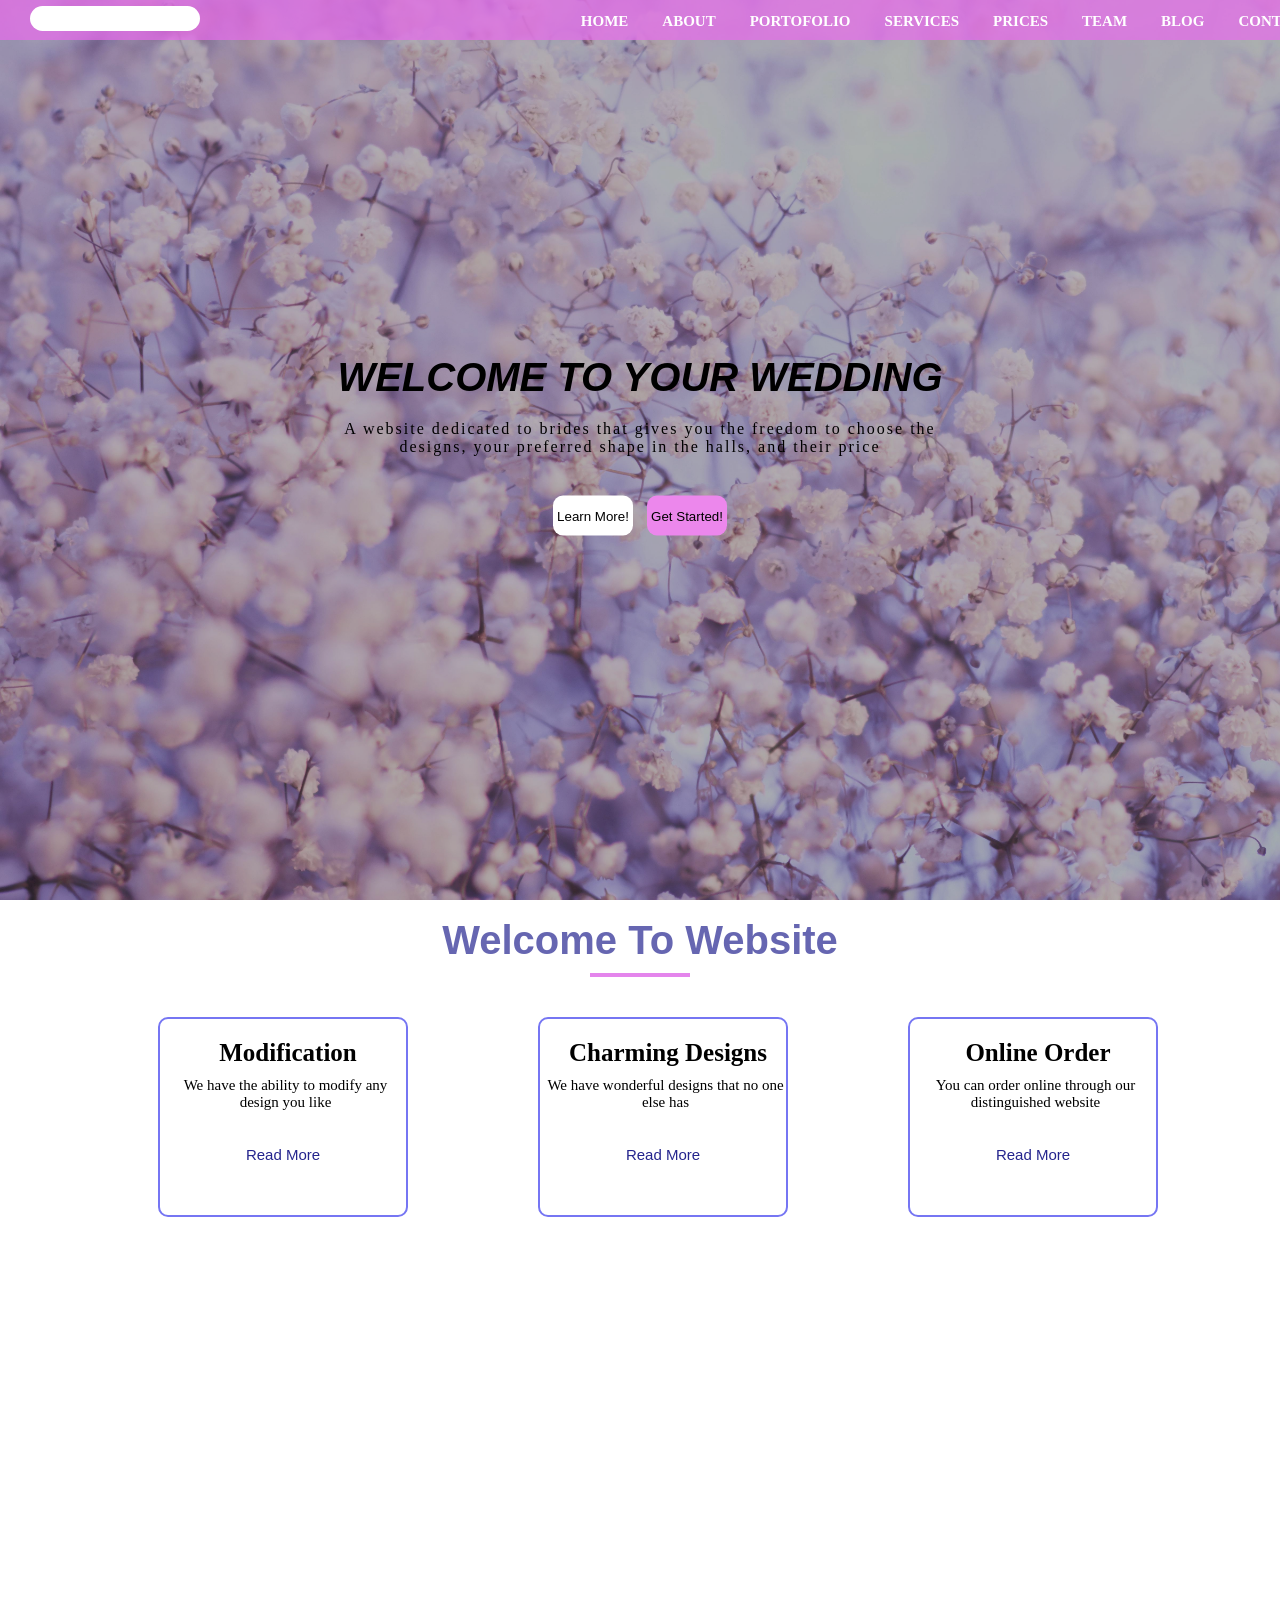
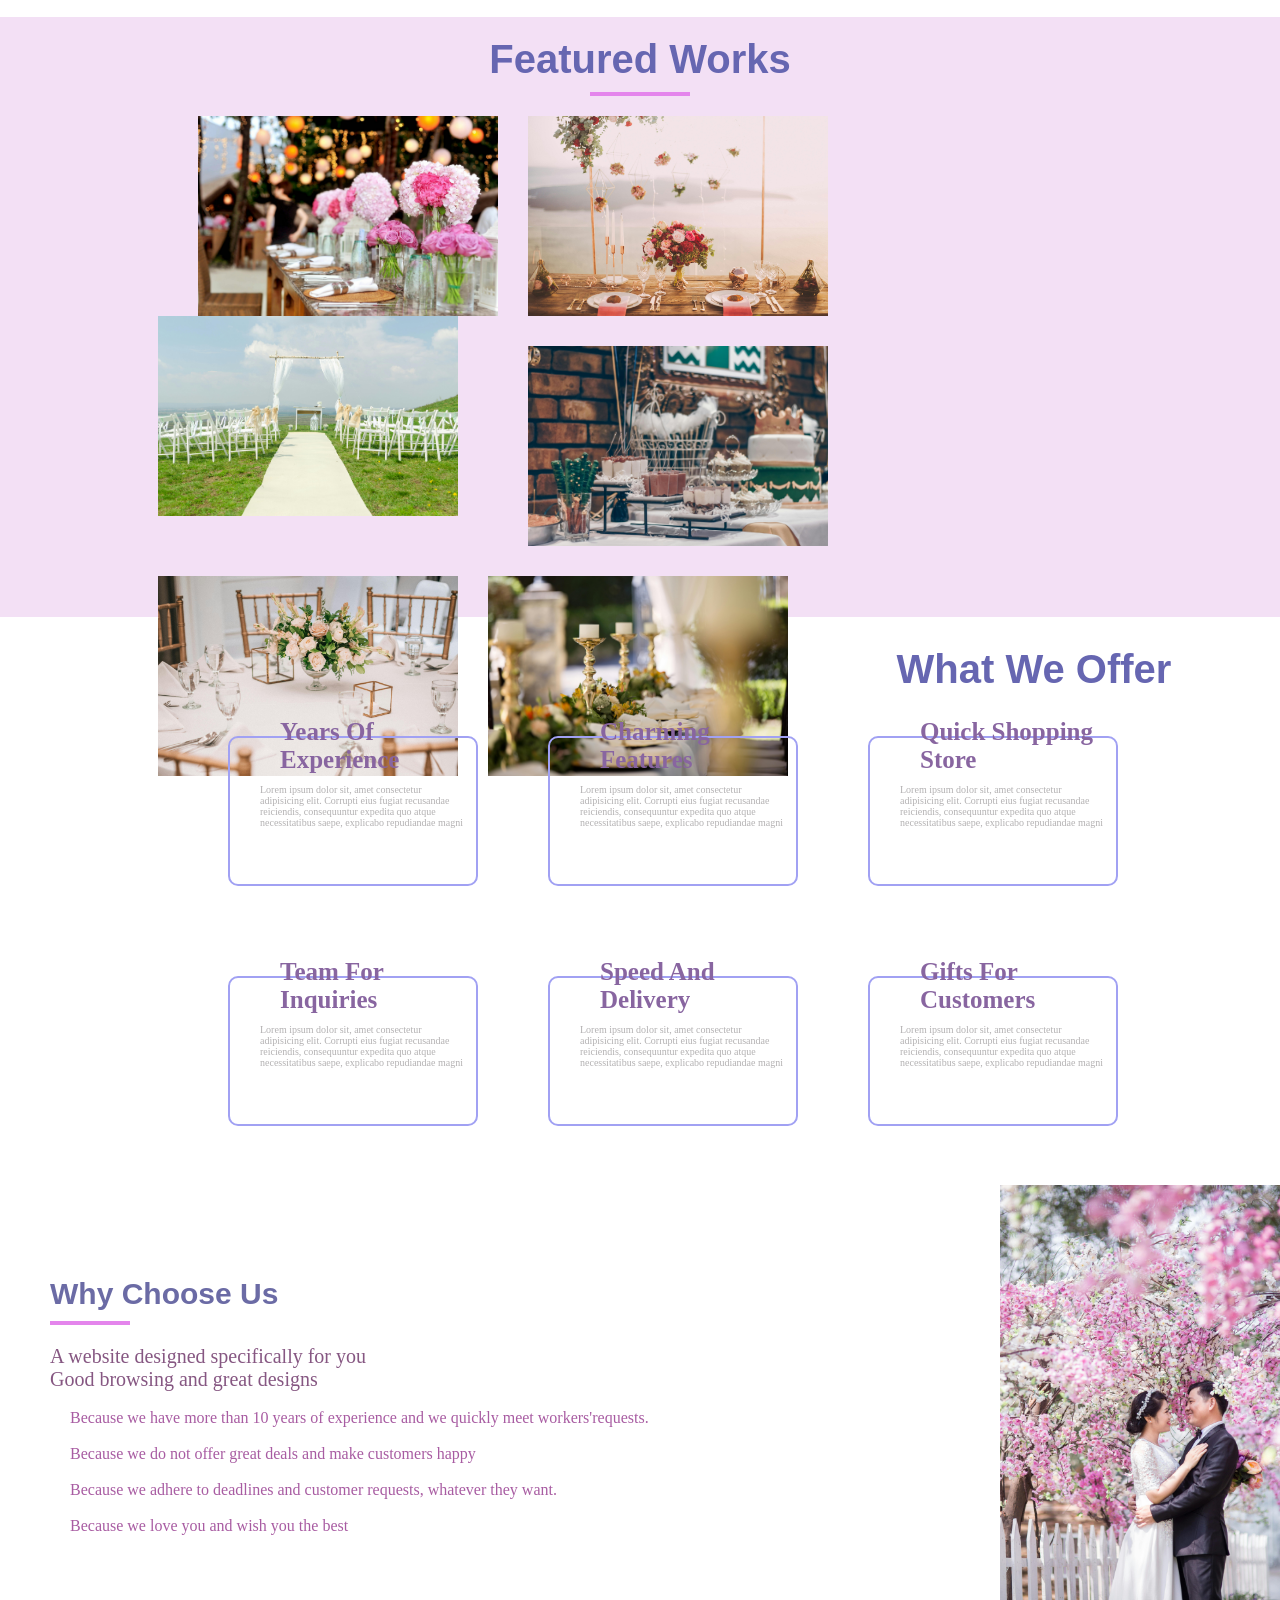
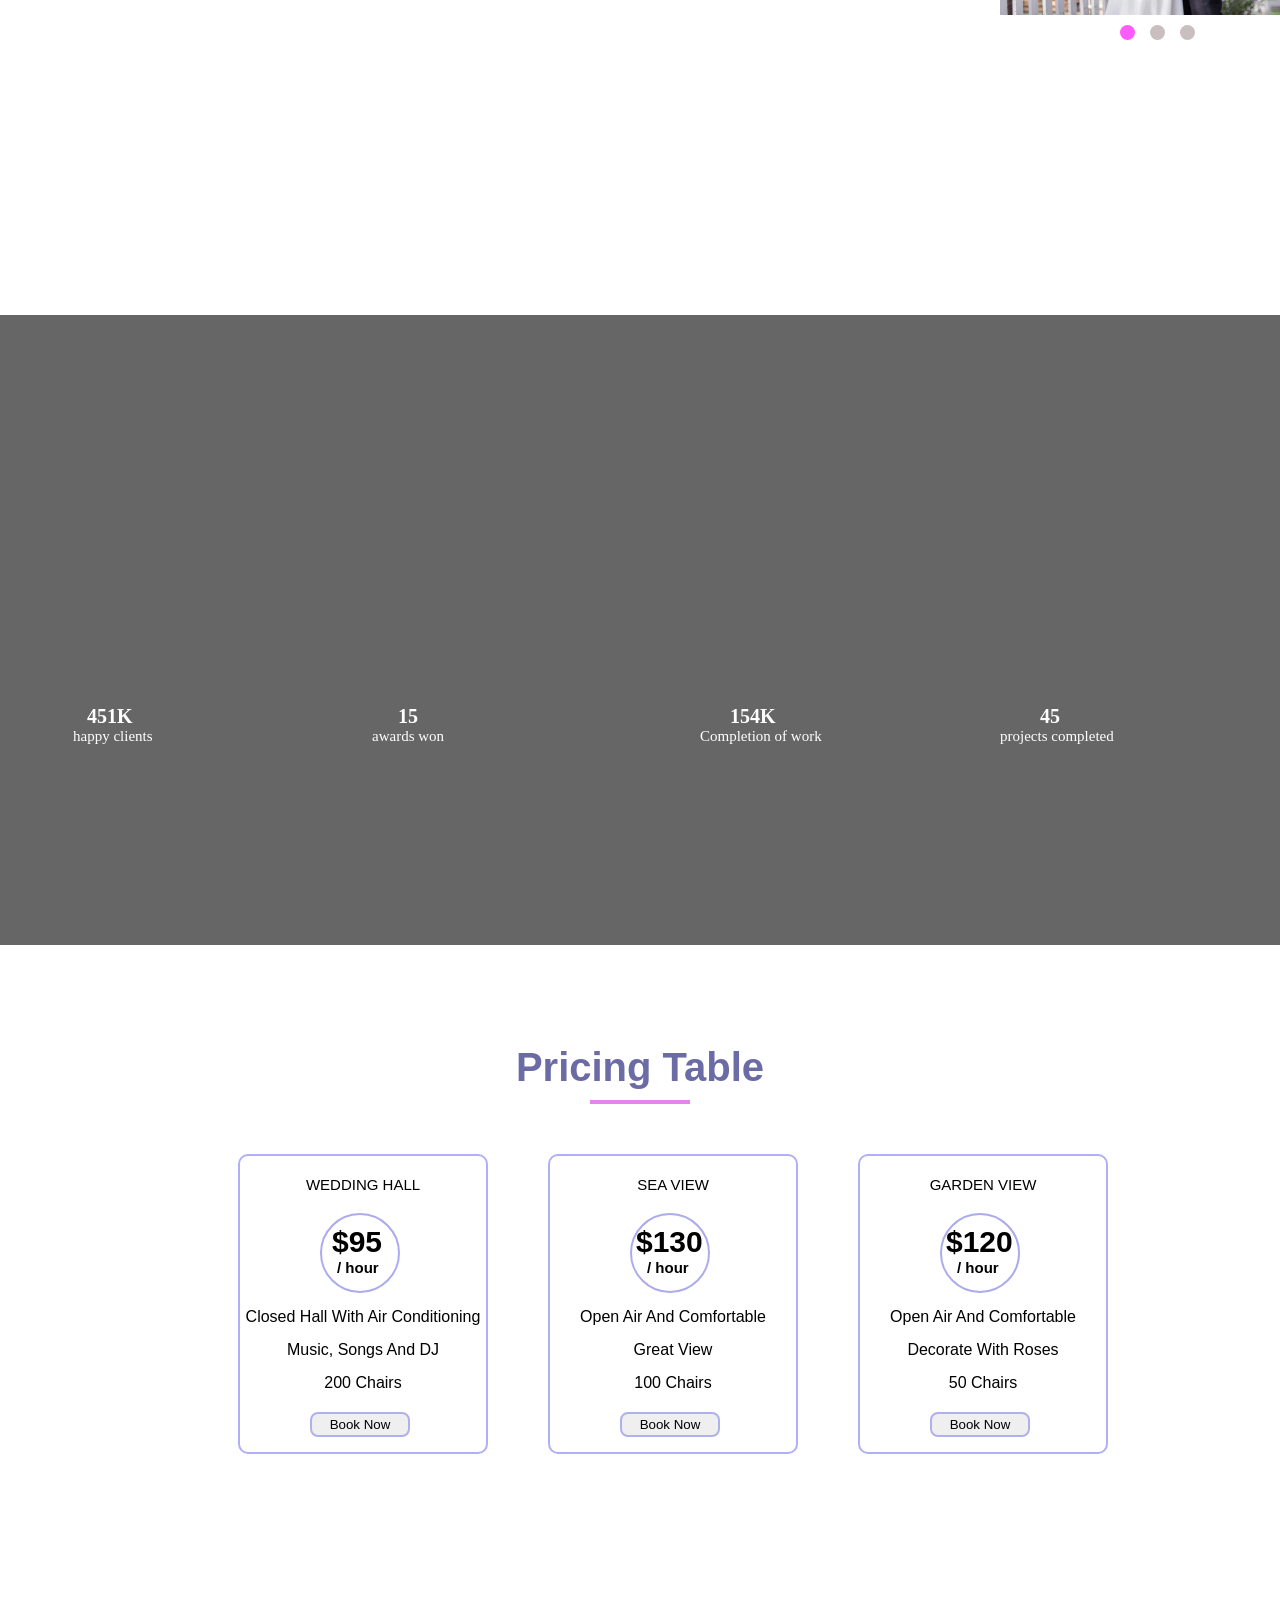
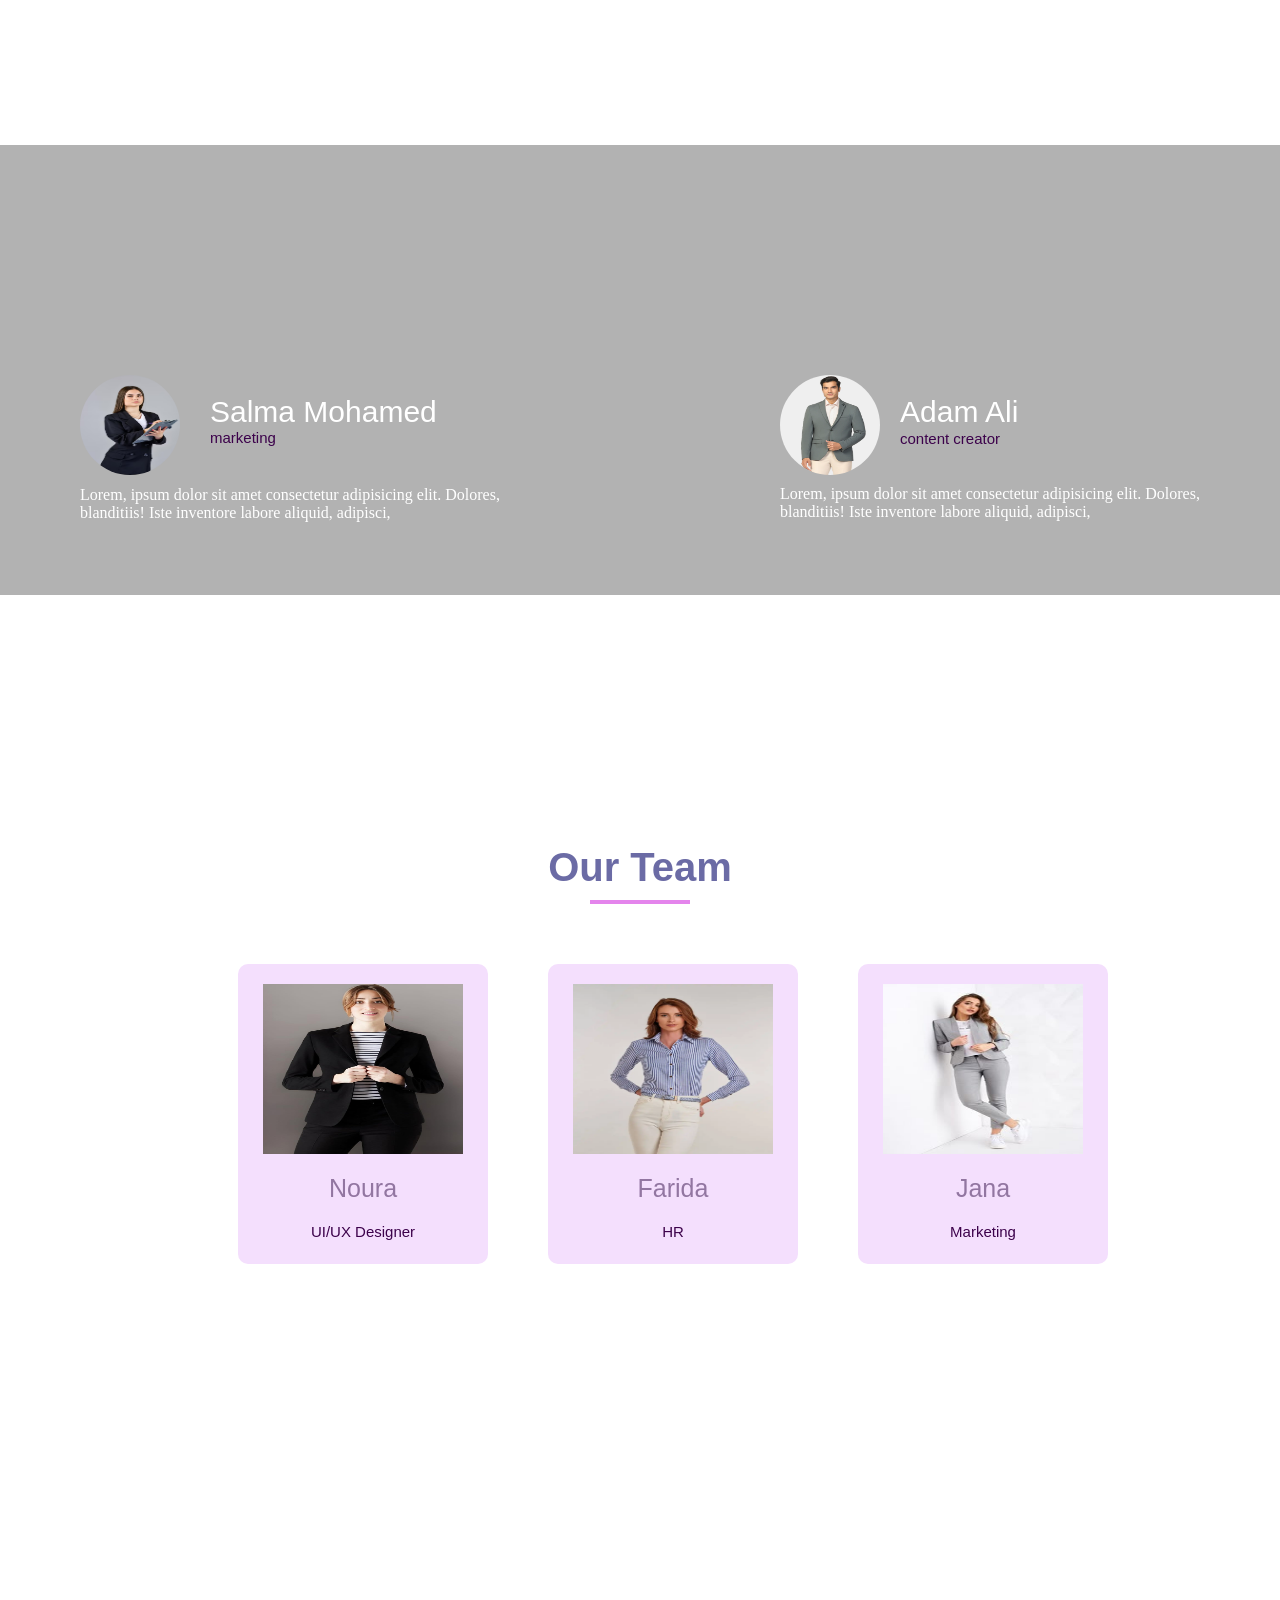
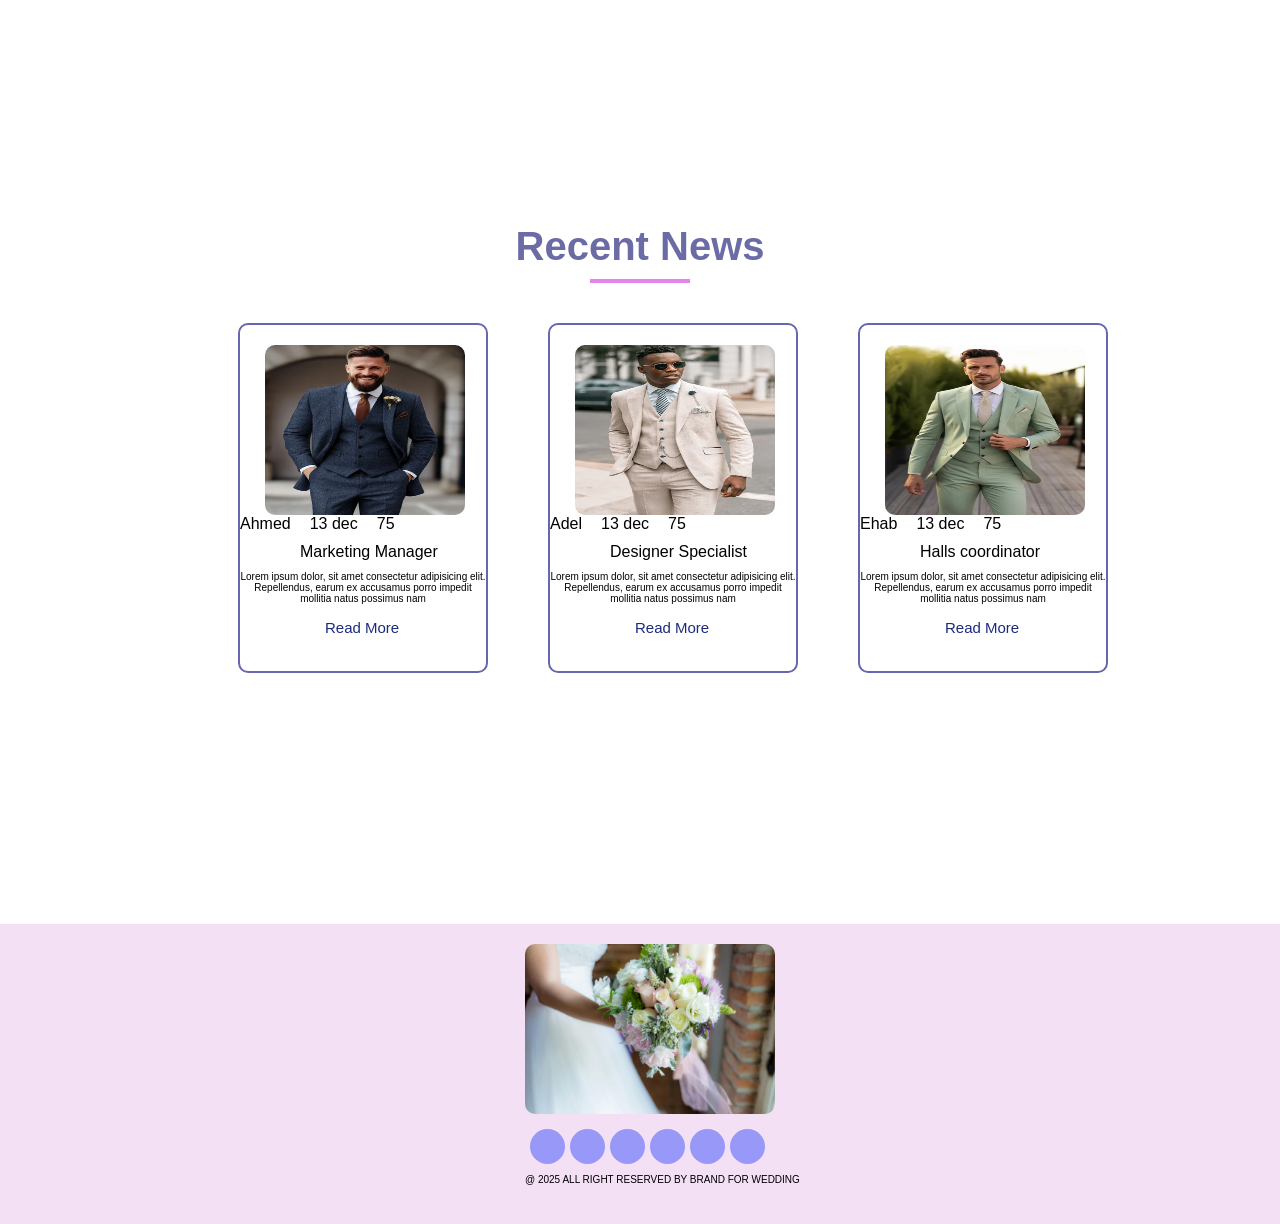
==== index.html @ 00a3d318 "first project" ====
<html>

     <head>
        <link rel="stylesheet" href="css/style.css">
        <link rel="stylesheet" href="css/all.css">
        <meta charset="UTF-8">
     </head>

       <body>
   <div class="header">
            <i class="fas fa-home homei"></i> 
              <div class="div-search"> 
                 <i class="fas fa-search searchi"></i>
                 <input type="text">
               </div>   <!-- div-search -->

         
  
         
               <div class="lists">
                  <ul>
                        <li><a href="#">Home</a></li>
                        <li><a href="#">About</a></li>
                        <li><a href="#">Portofolio</a></li>
                        <li><a href="#">Services</a></li>
                        <li><a href="#">Prices</a></li>
                        <li><a href="#">Team</a></li>
                        <li class="dropdown">
                           <a href="#">Blog</a>
                           <ul class="dropdown-list">
                              <li><a href="#">Scents History</a></li>
                              <li><a href="#">Ingredients</a></li>
                              <li><a href="#">Celebrity Picks</a></li>
                           </ul>
                        </li>
                        <li><a href="#">Contact Us</a></li>
                  </ul>
               </div> <!-- /lists -->
   </div>  <!--header-->
               
    

     <div class="home">
            <div class="overlay">
               <div class="home-content">
                  <h1>Welcome to your Wedding</h1>
                  <p class="p1">A website dedicated to brides that gives you the freedom to choose the designs, your preferred shape in the halls, and their price</p>
                  <button class="b1">Learn More!</button>
                  <button class="b2">Get Started!</button>
               </div> <!--home-content-->


            </div> <!--overlay  -->
     </div>    <!-- home -->



      <br>
     <h2 class="title1">Welcome to website</h2>
     <p class="line1"></p>


      <div class="container">
         <div class="parent-website">
            <div class="items-website1">
               <i class="fas fa-cog  cogi"></i>
                 <h2 class="title2">Modification</h2>
                     <p class="p2">We have the ability to modify any design you like</p>

                     <p class="p-website">Read More</p>

            </div>    <!--items-website1 -->

            <div class="items-website2">
               <i class="fas fa-magic magici"></i>
                 <h2 class="title2">Charming Designs</h2>
                     <p class="p2">We have wonderful designs that no one else has</p>

                     <p class="p-website">Read More</p>

            </div>    <!--items-website2 -->

            <div class="items-website3">
               <i class="fas fa-mobile-alt mobilei"></i>
                 <h2 class="title2">Online Order</h2>
                     <p class="p2">You can order online through our distinguished website</p>


                        <p class="p-website">Read More</p>

            </div>    <!--items-website3 -->

         </div> <!--parent-website -->

      </div> <!-- container -->


         <div class="container1">
           <h2 class="title3">Featured works</h2>
           <p class="line2"></p>

         <div class="parent-works">

               <div class="items-features">
                  <div class="overlay-features">
                     <h class="h-features">WEDDING LIST</h>
                        <p class="p-features">Garden View</p>
                        <div class="div-icons1">
                          <i class="far fa-heart  hearti"></i>
                          <i class="fab fa-pinterest  pinteresti "></i>
                        </div>  <!--div-icons1 -->
                  </div>  <!--overlay-features -->
               </div> <!--items-features -->
           

               <div class="items-features1">
                  <div class="overlay-features1">
                     <h class="h-features">WEDDING LIST</h>
                       <p class="p-features1">Sea View</p>
                       <div class="div-icons1">
                         <i class="far fa-heart  hearti"></i>
                         <i class="fab fa-pinterest  pinteresti "></i>
                       </div>  <!--div-icons1 -->
                 </div>  <!--overlay-features1 -->

               </div>  <!--items-features1 -->


               <div class="items-features2">
                  <div class="overlay-features2">
                     <h class="h-features">WEDDING LIST</h>
                     <p class="p-features1">Sea View</p>
                       <div class="div-icons1">
                         <i class="far fa-heart  hearti"></i>
                         <i class="fab fa-pinterest  pinteresti "></i>
                       </div>  <!--div-icons1 -->
                 </div>  <!--overlay-features2 -->

               </div>  <!--items-features2 -->

     
               <div class="items-features3">
                  <div class="overlay-features3">
                     <h class="h-features">WEDDING LIST</h>
                       <p class="p-features">Wedding Hall</p>
                       <div class="div-icons1">
                         <i class="far fa-heart  hearti"></i>
                         <i class="fab fa-pinterest  pinteresti "></i>
                       </div>  <!--div-icons1 -->
                 </div>  <!--overlay-features3 -->

               </div>  <!--items-features3 -->

               <div class="items-features4">

                  <div class="overlay-features4">
                     <h class="h-features">WEDDING LIST</h>
                       <p class="p-features">Wedding Hall</p>
                       <div class="div-icons1">
                         <i class="far fa-heart  hearti"></i>
                        <i class="fab fa-pinterest  pinteresti "></i>
                       </div>  <!--div-icons1 -->
                 </div>  <!--overlay-features4 -->

               </div>  <!--items-features4 -->

               <div class="items-features5">

                  <div class="overlay-features5">
                     <h class="h-features">WEDDING LIST</h>
                     <p class="p-features">Garden View</p>
                        <div class="div-icons1">
                         <i class="far fa-heart  hearti"></i>
                         <i class="fab fa-pinterest  pinteresti "></i>
                        </div>  <!--div-icons1 -->
                 </div>  <!--overlay-features5 -->

               </div>  <!--items-features5 -->


            </div> <!--parent-works -->

         </div> <!-- container1 -->


         <div class="container2">
             <h2 class="title4">What we offer</h2>
               <p class="line3"></p>


            <div class="parent-offer">
               <div class="items-offer">
                  <i class="fas fa-crown crowni "></i>
                  <h2 class="title5">Years of experience </h2>
                  <p class="p3">Lorem ipsum dolor sit, amet consectetur adipisicing elit. Corrupti eius fugiat recusandae reiciendis, consequuntur expedita quo atque necessitatibus saepe, explicabo repudiandae magni</p>
 
               </div> <!--items-offer -->


                  <div class="items-offer1">
                     <i class="fas fa-magic magic"></i>
                     <h2 class="title5">Charming features</h2>
                     <p class="p3">Lorem ipsum dolor sit, amet consectetur adipisicing elit. Corrupti eius fugiat recusandae reiciendis, consequuntur expedita quo atque necessitatibus saepe, explicabo repudiandae magni</p>
    
                  </div> <!--items-offer1 -->

                  
               <div class="items-offer2">
                  <i class="fas fa-cart-plus carti"></i>
                  <h2 class="title5">Quick shopping store</h2>
                  <p class="p3">Lorem ipsum dolor sit, amet consectetur adipisicing elit. Corrupti eius fugiat recusandae reiciendis, consequuntur expedita quo atque necessitatibus saepe, explicabo repudiandae magni</p>
 
               </div> <!--items-offer2 -->


               <div class="items-offer3">
                  <i class="fas fa-question-circle questioni"></i>
                  <h2 class="title5">Team for inquiries</h2>
                  <p class="p3">Lorem ipsum dolor sit, amet consectetur adipisicing elit. Corrupti eius fugiat recusandae reiciendis, consequuntur expedita quo atque necessitatibus saepe, explicabo repudiandae magni</p>
 
               </div> <!--items-offer3 -->

               <div class="items-offer4">
                  <i class="fas fa-shipping-fast  shippingi"></i>
                  <h2 class="title5">Speed ​and delivery</h2>
                  <p class="p3">Lorem ipsum dolor sit, amet consectetur adipisicing elit. Corrupti eius fugiat recusandae reiciendis, consequuntur expedita quo atque necessitatibus saepe, explicabo repudiandae magni</p>
 
               </div> <!--items-offer4-->

               <div class="items-offer5">
                  <i class="fas fa-gift gifti"></i>
                  <h2 class="title5">Gifts for customers</h2>
                      <p class="p3">Lorem ipsum dolor sit, amet consectetur adipisicing elit. Corrupti eius fugiat recusandae reiciendis, consequuntur expedita quo atque necessitatibus saepe, explicabo repudiandae magni</p>
 
               </div> <!--items-offer5-->

            </div> <!--parent-offer-->

         </div> <!-- container2 -->


         <h2 class="title6">why choose us</h2>
         <p class="line4"></p>

         

         <p class="p4">A website designed specifically for you </p>
         <p class="p6">Good browsing and great designs</p>

         <i class="fas fa-check checki"></i>
         <p class="p5">Because we have more than 10 years of experience and we quickly meet workers'requests. </p>

         <i class="fas fa-check checki"></i>
         <p class="p5">Because we do not offer great deals and make customers happy </p>

         <i class="fas fa-check checki"></i>
         <p class="p5">Because we adhere to deadlines and customer requests, whatever they want. </p>

         <i class="fas fa-check checki"></i>
         <p class="p5">Because we love you and wish you the best </p>

         <img src="images/pexels-esther-huynh-bich-1211596-2340876.jpg" class="img1" width="300px" height="430px">

      <div class="div-o">
         <div class="div1">

         </div>

         <div class="div2">

         </div>

         <div class="div3">

         </div>
      </div>   <!-- div-o -->

      <div class="home1">
         <div class="overlay1">
            <div class="home-content1">
               <div class="i">

                  <div class="usersi">
                  <i class="fas fa-users "></i>
                  <p class="p7">451K</p>
                  <p class="p8">happy clients</p>
                 </div>  <!--usersi -->

                 <div class="trophyi">
                  <i class="fas fa-trophy  "></i>
                  <p class="p9">15</p>
                  <p class="p10">awards won</p>
                 </div> <!-- trophyi -->

                 <div class="listi">
                  <i class="fas fa-list-alt"></i>
                  <p class="p11">154K</p>
                  <p class="p12">Completion of work</p>
                  </div> <!-- mug-hoti -->

                  <div class="file-alti">
                  <i class="fas fa-file-alt"></i>
                  <p class="p13">45</p>
                  <p class="p14">projects completed</p>
                  </div> <!-- file-alti -->

               </div>  <!-- i -->




            </div> <!--home-content1-->


         </div> <!--overlay1 -->
      </div>   <!--home1 -->


      <div class="container3">
         <h2 class="title7">pricing table</h2>
           <p class="line3"></p>

            <div class="parent-price">
               <div class="items-price1">
                   <p class="p15">Wedding hall</p>                    
                        <div class="div-price1">
                           <b><p class="p16">$95</p></b>
                           <p class="p17">/ hour</p>
                        </div>  <!--div-price1-->
                        <p class="p22">Closed hall with air conditioning</p>
                        <p class="p22">Music, songs and DJ</p>
                        <p class="p22">200 chairs</p>
                          
                        <button class="btn-price">book now</button>



                </div>  <!--items-price 1-->

                <div class="items-price2">
                  <p class="p15">sea view</p>
                    <div class="div-price2">
                     <b><p class="p18">$130</p></b>
                     <p class="p19">/ hour</p>
                    </div>  <!--div-price2-->
                       <p class="p23">Open air and comfortable</p>
                       <p class="p23">Great view</p>
                       <p class="p23">100 chairs</p>
                  
                       <button class="btn-price">book now</button>


                </div>  <!--items-price 2-->

                <div class="items-price3">
                  <p class="p15">garden view</p>
                  <div class="div-price3">
                  <b><p class="p20">$120</p></b>
                  <p class="p21">/ hour</p>

                   </div>  <!--div-price3-->
                      <p class="p24">Open air and comfortable</p>
                      <p class="p24">Decorate with roses</p>
                      <p class="p24">50 chairs</p>

                      <button class="btn-price">book now</button>

                </div>  <!--items-price 3-->

            </div>  <!--parent-price-->

      </div>  <!--container3-->

            <div class="home2">
               <div class="overlay2">
                  <div class="home-content2">

                     <div class="div-marketing">

                        <img src="images/her-skills-are-demand-trendy-office-worker-formal-casual-fashion-style-stylish-woman-hold-office-folder-girl-follow-dress-code-confident-businesswoman-with-documents-elegant-woman-jacket_474717-20797.avif" class="img2" width="100px" height="100px">
                         <p class="p25">Salma Mohamed</p>
                         <p class="p26">marketing</p>
                         <p class="p27">Lorem, ipsum dolor sit amet consectetur adipisicing elit. Dolores, blanditiis! Iste inventore labore aliquid, adipisci,  </p>

                     </div>    <!-- div-marketing -->

                     <div class="div-marketing1">

                        <img src="images/formal_olive_textured_blazer_dylan-CJ002491V1-image1_900x900.webp" class="img3" width="100px" height="100px">
                         <p class="p28">Adam Ali</p>
                         <p class="p29">content creator</p>
                         <p class="p30">Lorem, ipsum dolor sit amet consectetur adipisicing elit. Dolores, blanditiis! Iste inventore labore aliquid, adipisci,  </p>

                     </div>    <!-- div-marketing -->


                   </div> <!--home-content2-->


               </div> <!--overlay2 -->
             </div>   <!--home2 -->

               
                        <h2 class="title8">our team</h2>
                           <p class="line3"></p>


                     <div class="container3">
                        <div class="parent-team">
                           <div class="items-team1">

                              <div class="div-team1">
                                  <img src="images/71qYwrBcVHL._AC_UY1100_.jpg" class="img4" width="200px" height="170px">
      
                                    <div class="div-icons">       
                                       <i class="fab fa-facebook-f"></i>
                                       <i class="fab fa-linkedin-in"></i>
                                       <i class="fab fa-twitter"></i>

                                    </div>   <!--div-icons-->
                              </div> <!--div-team1-->
                                  
                              <div class="team-info">
                                 <p class="p31">Noura</p>
                                 <p class="p32">UI/UX Designer</p>
                              </div>   <!--team-info-->



                           </div>  <!--items-team1-->

                        </div>  <!--parent-team-->

                        <div class="items-team2">
                           <div class="div-team2">
                              <img src="images/A49-min.webp" class="img4" width="200px" height="170px">
                              <div class="div-icons">       
                                 <i class="fab fa-facebook-f"></i>
                                 <i class="fab fa-linkedin-in"></i>
                                 <i class="fab fa-twitter"></i>

                              </div>   <!--div-icons-->
                          </div> <!--div-team2-->
                             
                                    <div class="team-info">
                                        <p class="p31">Farida</p>
                                        <p class="p32">HR</p>
                                    </div>   <!--team-info-->

                        </div>  <!--items-team2-->


                        <div class="items-team3">
                           <div class="div-team3">
                              <img src="images/ee8703c5546f317a283901c9dc48c5cd.jpg" class="img4" width="200px" height="170px">
                              <div class="div-icons">       
                                 <i class="fab fa-facebook-f"></i>
                                 <i class="fab fa-linkedin-in"></i>
                                 <i class="fab fa-twitter"></i>

                              </div>   <!--div-icons-->
                            </div> <!--div-team3-->
                             
                                    <div class="team-info">
                                       <p class="p31">Jana</p>
                                       <p class="p32">Marketing</p>
                                    </div>   <!--team-info-->
                               
                        </div>  <!--items-team3-->

                     </div>  <!--container3-->
      

                  <div class="container4">
                     <div class="parent-price"></div>
                       <h2 class="title7">Recent news</h2>
                          <p class="line3"></p>

                        <div class="parent-new">
                           <div class="items-new1">
                              <div class="div-new1">
                                 <img src="images/consider-deeper-richer-colours-for-winter_480x480.webp" class="img5" width="200px" height="170px">
                                   <i class="fab fa-facebook-f  facebooki"></i>
                                      <span class="s">Ahmed</span>
                                       <i class="fab fa-linkedin-in linked-ini"></i>
                                          <span class="s">13 dec</span>
                                           <i class="fab fa-twitter twitteri"></i>
                                             <span class="s">75</span>

                                               <p class="p33">Marketing Manager</p>

                                                    <p class="p34">Lorem ipsum dolor, sit amet consectetur adipisicing elit. Repellendus, earum ex accusamus porro impedit mollitia natus possimus nam </p>
                                                         
                                                      <p class="p-new">Read More</p>


                              </div>  <!--div-new1-->



                           </div>  <!--items-new1-->

                           <div class="items-new2">
                              <div class="div-new2">
                                   <img src="images/Untitleddesign-2023-03-21T153204.243_800x.webp" class="img5" width="200px" height="170px">
 
                                   <i class="fab fa-facebook-f  facebooki"></i>
                                   <span class="s">Adel</span>
                                    <i class="fab fa-linkedin-in linked-ini"></i>
                                       <span class="s">13 dec</span>
                                        <i class="fab fa-twitter twitteri"></i>
                                          <span class="s">75</span>

                                            <p class="p33">Designer Specialist</p>

                                                 <p class="p34">Lorem ipsum dolor, sit amet consectetur adipisicing elit. Repellendus, earum ex accusamus porro impedit mollitia natus possimus nam </p>
                                                      
                                                  <p class="p-new">Read More</p>


                              </div> <!--div-new2-->


                           </div>  <!--items-new2-->

                           <div class="items-new3">
                              <div class="div-new3">
                                 <img src="images/Sainly_Men_Sage_Green_Suit.webp" class="img5" width="200px" height="170px">
                                 
                                 <i class="fab fa-facebook-f  facebooki"></i>
                                 <span class="s">Ehab</span>
                                  <i class="fab fa-linkedin-in linked-ini"></i>
                                     <span class="s">13 dec</span>
                                      <i class="fab fa-twitter twitteri"></i>
                                        <span class="s">75</span>

                                          <p class="p33">Halls coordinator</p>

                                               <p class="p34">Lorem ipsum dolor, sit amet consectetur adipisicing elit. Repellendus, earum ex accusamus porro impedit mollitia natus possimus nam </p>
                                                    
                                                   <p class="p-new">Read More</p>

  
                              </div> <!--div-new3-->


                           </div>  <!--items-new3-->


                        </div>  <!--parent-new-->
         
                  </div>  <!--container4-->


                  <div class="container5">
                     <img src="images/pexels-becerragoveaphoto-5978138.jpg" class="img6" width= "250px" height="170px">

                     <div class=" facebook ">
                        <i class="fab fa-facebook-f  facebookic "></i>
                     </div>  <!-- facebook-->

                     <div class=" twitter">
                        <i class="fab fa-twitter  twitteric"></i>
                     </div>  <!--twitter-->

                     <div class="  youtube">
                        <i class="fab fa-youtube  youtubeic "></i>
                     </div>  <!-- youtube-->

                     <div class=" linkedin">
                      <i class="fab fa-linkedin-in  linkedinic"></i>
                     </div>   <!--linkedin-->

                     <div class=" instagram">
                      <i class="fab fa-instagram  instagramic"></i>
                     </div>  <!--instagram-->

                     <div class=" google"></div>
                      <i class="fab fa-google-plus-g  googleic "></i>
                     </div>  <!--google-->

                     <p class="p35">@ 2025 ALL RIGHT RESERVED by Brand for wedding </p>

                  </div>  <!--container5-->



   </body>


</html>
---- css/style.css ----
*{
    padding: 0;
    margin: 0;
    box-sizing: border-box ;
} 

body{
    height: 6850px;

}

.home{
    width: 100%;
    height: 100vh;
    background-image: url(../images/pexels-william-jesus-casique-toro-110679-2744616.jpg);
    background-repeat: no-repeat;
    background-size: cover;
    position: relative;
}

.overlay{
   position: absolute;

   width: 100%;
   height: 100%;

   top: 0;
   left: 0;

   
   background-color: rgba(0, 0, 0, 0.3)

}

.home-content{
    position: absolute;
    left: 50%;
    top: 50%;
    transform: translate(-50%,-50%);
    text-align: center;
}

.home-content h1{
    font-size: 40px;
    text-transform: uppercase;
    margin: 10px 0px;
}

.home-content .p1{
    margin: 20px 0px;
    letter-spacing: 2px;
}

h1{
  font-family: 'Lucida Sans', 'Lucida Sans Regular', 'Lucida Grande', 'Lucida Sans Unicode', Geneva, Verdana, sans-serif;
  font-style: italic;
}

.b1{
    margin: 20px 0px;
    width: 80px;
    height: 40px;
    border-radius: 10px;
    border: none;
    background-color: white;
    cursor: pointer;
    text-transform: capitalize;
    font-family:Arial, Helvetica, sans-serif;
}

.b2{
    width: 80px;
    height: 40px;
    border-radius: 10px;
    border: none;
    background-color: rgb(236, 135, 236);
    cursor: pointer;
    text-transform: capitalize;
    margin-left: 10px;
    font-family:Arial, Helvetica, sans-serif;
}

.b1:hover{
    opacity: 0.6;
}

.b2:hover{
    opacity: 0.6;
} 

.header{
    clear: both;
    background-color: rgba(234, 107, 238, 0.7);
    width: 1350px;
    height: 40px;
    position: fixed;
    
    top: 0;
    left: 0;

    z-index: 10;
}

.homei{
    text-align: center;
    font-size: 20px;
    float: left;
    margin-top: 10px;
    margin-left: 10px;
    color: white;
    z-index: 10;
}

.div-search{
    position: relative;
    left: 20px;
    top: 6px;
    z-index: 10;
    
}


.searchi{
    font-size: 12px;
    text-align: center;
    padding-left: 10px;
    padding-top: 7px;
    position: absolute;
    z-index: 2;
}

.div-search input{
    border: none;
    width: 170px;
    height: 25px;
    padding-left: 25px;
    border-radius: 20px
}


.lists{
    float: right;
    margin-top: -13px;
    position: relative;
}
.lists li{
    list-style: none;
    padding: 15px;
    padding-top: 20px;
    display: inline;
    position: relative;
}
.lists li a{
    text-decoration: none;
    color: rgb(255, 255, 255);
    font-size: 15px;
    font-family: 'Times New Roman', Times, serif;
    text-transform: uppercase;
    font-weight: bold;
}

.lists li::before{
    content: '';
    width: 0px;
    height: 0px;
    margin-top: 45px;
    margin-left: 10px;
    position: absolute;
    top: -5;
    left: 0;
    transition: 0.5s;
    background-color: rgb(255, 255, 255);
    z-index: 1000;
    visibility: hidden;
}
.lists li:hover::before{
    visibility: visible;
    width: 80%;
    height: 2px;
}
.dropdown {
    position: relative;   
}
.dropdown-list {
    display: none;
    position: absolute;
    background-color: rgba(234, 107, 238, 0.7);
    list-style: none;
    width: 150px;
    top: 100%;
    left: 0;
    padding: 0;
    margin: 0;
    border-radius: 10px;
    z-index: 1000;
}
.dropdown-list li {
    display: block;
    padding: 15px;
}
.dropdown-list li a {
    position: relative;
    display: block;
    padding: 5px 0px;
    color: rgb(255, 255, 255);
    text-decoration: none;
    font-size: 12px;
    width: 100%;
}
.dropdown-list li::before{
    content: '';
    width: 0px;
    height: 0px;
    margin-top: 45px;
    margin-left: 10px;
    font-weight: bold;
    position: absolute;
    top: -5px;
    left: 5px;
    height: 2px;
    transition: 0.5s;
    background-color: rgb(255, 255, 255);
    z-index: 1000;
    visibility: hidden;
}
.dropdown-list li:hover::before{
    visibility: visible;
    width: 73%;
}
.dropdown-list li:hover {
  
    border-radius: 5px;
}

.dropdown:hover .dropdown-list{
    display: block;
}

.title1{
    text-align: center;
    font-size: 40px;
    text-transform: capitalize;
    color: rgb(102, 102, 177);
    font-family: 'Lucida Sans', 'Lucida Sans Regular', 'Lucida Grande', 'Lucida Sans Unicode', Geneva, Verdana, sans-serif;
}

.line1{
    width: 100px;
    height: 4px;
    margin: auto;
    margin-top: 10px;
    background-color: rgb(228, 133, 236);
}

.container{
    width: 80%;
    height: 600px;
    margin: auto;
    margin-top: 20px;
}

.parent-website{
    width: 80%;
    height: 600px;
    position: relative;
   
}

.items-website{
    color:rgb(107, 107, 165); 
    padding-top:10px ;
    width: 250px;
    height: 200px;
    margin-top: 20px;
    border: solid 2px rgb(118, 118, 243);
    text-align: center;
    font-size: 30px;
    position: absolute;
    border-radius: 10px;
    
}

.title2{
    color: #000;
    text-align: center;
    padding-top: 10px;
    padding-left: 10px;
    font-size: 25px;
    
}

.items-website1:hover .title2{
    color: rgb(255, 255, 255)
}

.items-website2:hover .title2{
    color: rgb(255, 255, 255)
}

.items-website3:hover .title2{
    color: rgb(255, 255, 255)
}

.items-website1:hover .cogi{
    color:rgb(39, 39, 88); 
}

.items-website2:hover .magici{
    color:rgb(39, 39, 88); 
}

.items-website3:hover .mobilei{
    color:rgb(39, 39, 88); 
}

.items-website1:hover .p-website{
    color:rgb(43, 43, 187); 
}

.items-website2:hover .p-website{
    color:rgb(43, 43, 187); 
}

.items-website3:hover .p-website{
    color:rgb(43, 43, 187); 
}

.p2{
    color: #000;
    padding-left: 5px;
    padding-top: 10px;
    font-size: 15px;
}

.p-website{
    color:rgb(36, 36, 141); 
    border: none;  
    margin-top: 35px;
    font-size: 15px;
    font-family:'Franklin Gothic Medium', 'Arial Narrow', Arial, sans-serif;
    cursor: pointer;
  }



.items-website1{
    color:rgb(107, 107, 165); 
    padding-top:10px ;
    text-align: center;
    font-size: 30px;
    margin-left: 30px;
    margin-top: 20px;
    width: 250px;
    height: 200px;
    border-radius: 10px;
    border: solid 2px rgb(118, 118, 243);
    position: absolute;
}

.items-website1::after{
    content: '';

    position: absolute;

    width: 0;
    height: 0;

    top: 0;
    left: 0;

    background-color: rgb(217, 217, 248);
    border-radius: 7px;
    opacity: 0;
    z-index: -1;
}

.items-website1:hover::after{
     width: 100%;
     height: 100%;
     opacity: 0.5;
     transition: 1s;
}

.items-website2{
    color:rgb(107, 107, 165); 
    padding-top:10px ;
    text-align: center;
    font-size: 30px;
    margin-left: 410px;
    margin-top: 20px;
    width: 250px;
    height: 200px;
    border-radius: 10px;
    border: solid 2px rgb(118, 118, 243);
    position: absolute;
}

.items-website2::after{
    content: '';

    position: absolute;

    width: 0;
    height: 0;

    top: 0;
    left: 0;

    background-color: rgb(217, 217, 248);
    border-radius: 7px;
    opacity: 0;
    z-index: -1;
}

.items-website2:hover::after{
     width: 100%;
     height: 100%;
     opacity: 0.5;
     transition: 1s;
}

.items-website3{
    color:rgb(107, 107, 165); 
    font-size: 30px;
    padding-top:10px ;
    text-align: center;
    width: 250px;
    height: 200px;
    border-radius: 10px;
    margin-top: 20px;
    margin-left: 780px;
    position: absolute;
    border: solid 2px rgb(118, 118, 243);
}

.items-website3::after{
    content: '';

    position: absolute;

    width: 0;
    height: 0;

    top: 0;
    left: 0;

    background-color: rgb(217, 217, 248);
    border-radius: 7px;
    opacity: 0;
    z-index: -1;
}

.items-website3:hover::after{
     width: 100%;
     height: 100%;
     opacity: 0.5;
     transition: 1s;
}

.container1{
    background-color: rgb(243, 224, 245);
    width: 100%;
    height: 600px;
    margin: auto;
    margin-top: 20px;
}

.title3{
    padding-top: 20px;
    text-align: center;
    font-size: 40px;
    text-transform: capitalize;
    color: rgb(102, 102, 177);
    font-family: 'Lucida Sans', 'Lucida Sans Regular', 'Lucida Grande', 'Lucida Sans Unicode', Geneva, Verdana, sans-serif;
}

.line2{
    width: 100px;
    height: 4px;
    margin: auto;
    margin-top: 10px;
    background-color: rgb(228, 133, 236);
}

.parent-works{
    margin: auto;
    margin-top: 20px;
    width: 80%;
    height: 450px;
    position: relative;
}

.h-features{
    position: absolute;
    top: 30px;
    font-size: 30px;
    color: #a10b8d;
    padding-left: 55px;
    text-transform:uppercase;
    font-family: 'Franklin Gothic Medium', 'Arial Narrow', Arial, sans-serif;
}

.p-features{
    position: absolute;
    top: 30px;
    left:-15px;
    font-size: 23px;
    color: #ffffff;
    padding-top: 40px;
    padding-left: 100px;
    font-family: 'Franklin Gothic Medium', 'Arial Narrow', Arial, sans-serif;
}

.p-features1{
    position: absolute;
    top: 30px;
    font-size: 23px;
    color: #ffffff;
    padding-top: 40px;
    padding-left: 100px;
    font-family: 'Franklin Gothic Medium', 'Arial Narrow', Arial, sans-serif;
}

.hearti{
    position: absolute;
    top: 120px;
    left: 12%;
    background-color: #ffffff;
    width: 50px;
    height: 35px;
    font-size: 30px;
    padding:0px 10px;
    padding-top: 3px;
    /* margin-top: 35px; */
    margin-left: 55px; 
    border-radius:5px;
    color: #a10b8d;
}

.pinteresti{
    position: absolute;
    top: 120px;
    left: 50%;
    background-color: #ffffff;
    width: 50px;
    height: 35px;
    font-size: 30px;
    padding:0px 10px;
    padding-top: 3px;
    border-radius:5px;
    color: #a10b8d;
}

.items-features{
    margin-left: 70px;
    background-image: url(../images/pexels-asadphoto-169190.jpg);
    background-size: cover;
    float: left;
    width: 300px;
    height: 200px;

}

.overlay-features{

    position: absolute;
    top: 0;
    left: 70;
    right: 710;
    bottom: 250;
    visibility: hidden;
    background-color: rgba(0, 0, 0, 0.3)
 
 }

 .items-features:hover .overlay-features{
    visibility: visible;
 }

 .items-features1:hover .overlay-features1{
    visibility: visible;
 }

 .items-features2:hover .overlay-features2{
    visibility: visible;
 }

 .items-features3:hover .overlay-features3{
    visibility: visible;
 }

 .items-features4:hover .overlay-features4{
    visibility: visible;
 }

 .items-features5:hover .overlay-features5{
    visibility: visible;
 }

.items-features1{
    margin-left: 30px;
    background-image: url(../images/pexels-edwardeyer-1045541.jpg);
    background-size: cover;
    float: left;
    width: 300px;
    height: 200px;

}


.overlay-features1{

    position: absolute;
    top: 0;
    left: 400;
    right: 380;
    bottom: 250;
    visibility: hidden;
    background-color: rgba(0, 0, 0, 0.3)
 
 }


.items-features2{
    margin-left: 30px;
    background-image: url(../images/pexels-goumbik-574011.jpg);
    background-size: cover;
    float: left;
    width: 300px;
    height: 200px;
}


.overlay-features2{

    position: absolute;
    top: 0;
    left: 730;
    right: 50;
    bottom: 250;
    visibility: hidden;
    background-color: rgba(0, 0, 0, 0.3)
 
 }


.items-features3{
    margin-top: 30px;
    margin-left: 70px;
    background-image: url(../images/pexels-ibrahimboran-903400.jpg);
    background-size: cover;
    float: left;
    width: 300px;
    height: 200px;
}


.overlay-features3{

    position: absolute;
    top: 230;
    left: 70;
    right: 710;
    bottom: 20;
    visibility: hidden;
    background-color: rgba(0, 0, 0, 0.3)
 
 }


.items-features4{
    margin-top: 30px;
    margin-left: 30px;
    background-image: url(../images/pexels-panditwiguna-2085519.jpg);
    background-size: cover;
    float: left;
    width: 300px;
    height: 200px;
}


.overlay-features4{

    position: absolute;
    top: 230;
    left: 400;
    right: 380;
    bottom: 20;
    visibility: hidden;
    background-color: rgba(0, 0, 0, 0.3)
 
 }

.items-features5{
    margin-top: 30px;
    margin-left: 30px;
    background-image: url(../images/pexels-mastercowley-1128783.jpg);
    background-size: cover;
    float: left;
    width: 300px;
    height: 200px;
}


.overlay-features5{

    position: absolute;
    top: 230;
    left: 730;
    right: 50;
    bottom: 20;
    visibility: hidden;
    background-color: rgba(0, 0, 0, 0.3)
 
 }

.title4{
    margin-top: 30px;
    text-align: center;
    font-size: 40px;
    text-transform: capitalize;
    color: rgb(102, 102, 177);
    font-family: 'Lucida Sans', 'Lucida Sans Regular', 'Lucida Grande', 'Lucida Sans Unicode', Geneva, Verdana, sans-serif;
}

.line3{
    width: 100px;
    height: 4px;
    margin: auto;
    margin-top: 10px;
    background-color: rgb(228, 133, 236);
}

.container2{
    width: 100%;
    height: 600px;
    margin: auto;
    margin-top: 20px;
}

.parent-offer{
    margin: auto;
    margin-top: 20px;
    width: 80%;
    height: 450px;
    position: relative;
}

.items-offer:hover .title5{
    color: #1b2a7c;
}

.items-offer1:hover .title5{
    color: #1b2a7c;
}

.items-offer2:hover .title5{
    color: #1b2a7c;
}


.items-offer3:hover .title5{
    color: #1b2a7c;
}

.items-offer4:hover .title5{
    color: #1b2a7c;
}

.items-offer5:hover .title5{
    color: #1b2a7c;
}


.items-offer:hover .crowni {
    color: #1b2a7c;
}

.items-offer1:hover .magic{
    color: #1b2a7c;
}

.items-offer2:hover .carti{
    color: #1b2a7c;
}

.items-offer3:hover .questioni{
    color: #1b2a7c;
}

.items-offer4:hover .shippingi{
    color: #1b2a7c;
}

.items-offer5:hover .gifti{
    color: #1b2a7c;
}



.items-offer:hover .p3{
    color:rgb(39, 39, 88); 
}

.items-offer1:hover .p3{
    color:rgb(39, 39, 88); 
}

.items-offer2:hover .p3{
    color:rgb(39, 39, 88); 
}

.items-offer3:hover .p3{
    color:rgb(39, 39, 88); 
}

.items-offer4:hover .p3{
    color:rgb(39, 39, 88); 
}

.items-offer5:hover .p3{
    color:rgb(39, 39, 88); 
}


.items-offer{
    color:rgb(174, 68, 201); 
    font-size: 25px;
    width: 250px;
    height: 150px;
    padding: 10px 10px;
    margin-top: 10px;
    margin-left: 100px;
    border-radius: 10px;
    position: absolute;
    border: solid 2px rgb(161, 161, 243);
}

.items-offer::after{
    content: '';

    position: absolute;

    width: 0;
    height: 0;

    top: 0;
    left: 0;

    background-color: rgb(214, 214, 247);
    border-radius:8px;
    opacity: 0;
    z-index: -2;
}

.items-offer:hover::after{
     width: 100%;
     height: 100%;
     opacity: 0.3;
     transition: 1s;
}



.items-offer1{
    color:rgb(174, 68, 201); 
    font-size: 25px;
    width: 250px;
    height: 150px;
    border-radius: 10px;
    padding: 10px 10px;
    margin-top: 10px;
    margin-left: 420px;
    position: absolute;
    border: solid 2px rgb(161, 161, 243);
}

.items-offer1::after{
    content: '';

    position: absolute;

    width: 0;
    height: 0;

    top: 0;
    left: 0;

    background-color: rgb(214, 214, 247);
    border-radius:8px;
    opacity: 0;
    z-index: -2;
}

.items-offer1:hover::after{
     width: 100%;
     height: 100%;
     opacity: 0.3;
     transition: 1s;
}

.items-offer2{
    color:rgb(174, 68, 201); 
    font-size: 25px;
    width: 250px;
    height: 150px;
    border-radius: 10px;
    padding: 10px 10px;
    margin-top: 10px;
    margin-left: 740px;
    position: absolute;
    border: solid 2px rgb(161, 161, 243);
}

.items-offer2::after{
    content: '';

    position: absolute;

    width: 0;
    height: 0;

    top: 0;
    left: 0;

    background-color: rgb(214, 214, 247);
    border-radius:8px;
    opacity: 0;
    z-index: -2;
}

.items-offer2:hover::after{
     width: 100%;
     height: 100%;
     opacity: 0.3;
     transition: 1s;
}

.items-offer3{
    color:rgb(174, 68, 201); 
    font-size: 25px;
    width: 250px;
    height: 150px;
    padding: 10px 10px;
    margin-top: 250px;
    margin-left: 100px;
    border-radius: 10px;
    position: absolute;
    border: solid 2px rgb(161, 161, 243);
}

.items-offer3::after{
    content: '';

    position: absolute;

    width: 0;
    height: 0;

    top: 0;
    left: 0;

    background-color: rgb(189, 189, 247);
    border-radius:8px;
    opacity: 0;
    z-index: -2;
}

.items-offer3:hover::after{
     width: 100%;
     height: 100%;
     opacity: 0.3;
     transition: 1s;
}

.items-offer4{
    color:rgb(174, 68, 201); 
    font-size: 25px;
    width: 250px;
    height: 150px;
    padding: 10px 10px;
    margin-top: 250px;
    margin-left: 420px;
    border-radius: 10px;
    position: absolute;
    border: solid 2px rgb(161, 161, 243);
}

.items-offer4::after{
    content: '';

    position: absolute;

    width: 0;
    height: 0;

    top: 0;
    left: 0;

    background-color: rgb(189, 189, 247);
    border-radius:8px;
    opacity: 0;
    z-index: -2;
}

.items-offer4:hover::after{
     width: 100%;
     height: 100%;
     opacity: 0.3;
     transition: 1s;
}

.items-offer5{
    color:rgb(174, 68, 201); 
    font-size: 25px;
    width: 250px;
    height: 150px;
    padding: 10px 10px;
    margin-top: 250px;
    margin-left: 740px;
    border-radius: 10px;
    position: absolute;
    border: solid 2px rgb(161, 161, 243);
}

.items-offer5::after{
    content: '';

    position: absolute;

    width: 0;
    height: 0;

    top: 0;
    left: 0;

    background-color: rgb(189, 189, 247);
    border-radius:8px;
    opacity: 0;
    z-index: -2;
}

.items-offer5:hover::after{
     width: 100%;
     height: 100%;
     opacity: 0.3;
     transition: 1s;
}

.title5{
    margin-left: 40px;
    color: #8865a0;
    margin-top: -30px;
    text-transform: capitalize;
    font-size:25px;
}

.p3{
    margin-left: 20px;
    margin-top: 10px;
    font-size: 10px;
    color: #b3b1b2;
}

.title6{
    margin-top: 30px;
    margin-left: 50px;
    font-size: 30px;
    text-transform: capitalize;
    color:rgb(107, 107, 165);
    font-family: 'Lucida Sans', 'Lucida Sans Regular', 'Lucida Grande', 'Lucida Sans Unicode', Geneva, Verdana, sans-serif; 
}

.line4{
    width: 80px;
    height: 4px;
    margin-top: 10px;
    margin-left: 50px;
    background-color: rgb(228, 133, 236);
}

.checki{
    padding-left: 50px;
    padding-top: 40px;
    width: 40px;
    height: 20px;
    color: #a85ca2;
}

.p4{
    padding-top: 20px;
    padding-left: 50px;
    font-size: 20px;
    color: #865782;
}

.p6{
    padding-left: 50px;
    font-size: 20px;
    color: #865782;
}

.p5{
    padding-left: 70px;
    color: #a85ca2;
}

.img1{
   margin-top: -350px;
   margin-left: 1000px;
}

.div-0{
    float: left;
    position: relative;
}


.div1{
   display: inline;
   background-color: rgb(253, 91, 253);
   width:15px;
   height:15px;
   border-radius: 30px;
   margin-top: 10px;
   margin-left: 1120px;
   float: left;
   position: absolute;
}

.div2{
    display: inline;
    background-color: #816a6a6e;
    width:15px;
    height:15px;
    border-radius: 30px;
    margin-top: 10px;
    margin-left: 1150px;
    float: left;
    position: absolute;
 }

 .div3{
    display: inline;
    background-color: #816a6a6e;
    width:15px;
    height:15px;
    border-radius: 30px;
    margin-top: 10px;
    margin-left: 1180px;
    float: left;
    position: absolute;
 }

 .div2:hover{
    background-color: rgb(253, 91, 253);
    cursor: pointer;
 }

 .div3:hover{
    background-color: rgb(253, 91, 253);
    cursor: pointer;
 }

 .container3{
        width: 80%;
        height: 600px;
        margin: auto;
        margin-top: 20px;
 }

 .parent-wedding{
    position: relative;
     background-size: cover;
    margin-top: 100px;
    width: 80%;
    height: 350px;
 }

 .home1{
    margin-top: 300px;
    width: 100%;
    height: 70vh;
    background-image: url(../images/pexels-pixabay-265856.jpg);
    background-repeat: no-repeat;
    background-size: cover;
    background-attachment: fixed;;
    position: relative;
}

.overlay1{
   position: absolute;

   width: 100%;
   height: 100%;

   top: 0;
   left: 0;

   
   background-color: rgba(0, 0, 0, 0.6)

}

.home-content1{
    position: absolute;
    left: 100%;
    top: 100%;
    transform: translate(-50%,-50%);

}

.i{
    font-size: 50px;
    color: white;
}

.usersi{
    margin-left: -1200px;
    margin-top: -250px;
    color: rgb(245, 126, 235);
    float: left;
}


.trophyi{
    margin-left: -900;
    margin-top: -250px;
    color: rgb(245, 126, 235);
    float: left;
}

.listi{
    margin-left: -550px;
    margin-top: -250px;
    color: rgb(245, 126, 235);
    float: left;
}

.file-alti{
    margin-left: -250px;
    margin-top: -250px;
    color: rgb(245, 126, 235);
    float: left;
}

.p7{
    margin-top: 10px;
    margin-left: 7px ;
    font-size: 20px;
    font-weight: bold;
    color: white;
}

.p8{
    margin: auto;
    margin-left: -7px;
    font-size: 15px;
    color: white;
}

.p9{
     margin-top: 10px;
     margin-left:18px ;
     font-size: 20px;
     font-weight: bold;
     color: white;
 }
 
 .p10{
     margin-left: -8px;
     font-size: 15px;
     color: white;
 }

 .p11{
     margin-top: 10px;
     font-size: 20px;
     font-weight: bold;
     color: white;
 }
 
 .p12{
     margin-left: -30px;
     font-size: 15px;
     color: white;
 }

 .p13{
     margin-top: 10px;
     margin-left:10px ;
     font-size: 20px;
     font-weight: bold;
     color: white;
 }
 
 .p14{
     margin-left: -30px;
     text-align: center;
     font-size: 15px;
     color: white;
 }

 .title7{
    margin-top: 100px;
    text-align: center;
    font-size: 40px;
    text-transform: capitalize;
    color:rgb(107, 107, 165); 
    font-family: 'Lucida Sans', 'Lucida Sans Regular', 'Lucida Grande', 'Lucida Sans Unicode', Geneva, Verdana, sans-serif; 
 }

 .container3{
    width:80% ;
    height: 500px;
 }

 .parent-price{
    position: relative;
 }

 .items-price1{
    border: solid 2px rgb(175, 175, 250);
    width: 250px;
    height: 300px;
    margin-left: 110px;
    margin-top: 50px;
    border-radius: 10px;
    float: left;
    position: absolute;
 }


 .items-price1::after{
    content: '';

    position: absolute;

    width: 100%;
    height: 0;

    top: 0;
    left: 0;

    background-color: rgb(201, 201, 252);
    border-radius: 8px;
    opacity: 0;
    z-index: -2;
}

.items-price1:hover::after{
     width: 100%;
     height: 100%;
     opacity: 0.3;
     transition: 1s;
}


 .items-price2{
    border: solid 2px rgb(175, 175, 250);
    width: 250px;
    height: 300px;
    margin-left: 420px;
    margin-top: 50px;
    border-radius: 10px;
    float: left;
    position: absolute;
 }

 .items-price2::after{
    content: '';

    position: absolute;

    width: 100%;
    height: 0;


    top: 0;
    left: 0;

    background-color: rgb(201, 201, 252);
    border-radius: 8px;
    opacity: 0;
    z-index: -2;
}

.items-price2:hover::after{
     width: 100%;
     height: 100%;
     opacity: 0.3;
     transition: 1s;
}

 .items-price3{
    border: solid 2px rgb(175, 175, 250);
    width: 250px;
    height: 300px;
    margin-left: 730px;
    margin-top: 50px;
    border-radius: 10px;
    float: left;
    position: absolute;
 }

 .items-price3::after{
    content: '';

    position: absolute;

    width: 100%;
    height: 0;

    top: 0;
    left: 0;

    background-color: rgb(201, 201, 252);
    border-radius: 8px;
    opacity: 0;
    z-index: -2;
}

.items-price3:hover::after{
     width: 100%;
     height: 100%;
     opacity: 0.3;
     transition: 1s;
}

 .p15{
   text-align: center;
   padding-top: 20px;
   font-size: 15px;
   text-transform: uppercase;
   font-family: 'Franklin Gothic Medium', 'Arial Narrow', Arial, sans-serif;
 }

.div-price1{
    border: solid 2px rgb(171, 171, 238);
    margin-top: 20px;
    margin-left: 80px;
    width: 80px;
    height: 80px;
    border-radius: 50px;
}


.items-price1:hover .div-price1 {
    border: solid 2px rgb(80, 80, 243); 
}

.items-price1:hover .p15{
    color:rgb(80, 80, 243);  
}

.div-price2{
    border: solid 2px rgb(171, 171, 238);
    margin-top: 20px;
    margin-left: 80px;
    width: 80px;
    height: 80px;
    border-radius: 50px;
}

.items-price2:hover .div-price2 {
    border: solid 2px rgb(80, 80, 243); 
}

.items-price2:hover .p15{
    color:rgb(80, 80, 243);  
}

.div-price3{
    border: solid 2px rgb(171, 171, 238);
    margin-top: 20px;
    margin-left: 80px;
    width: 80px;
    height: 80px;
    border-radius: 50px;
}

.items-price3:hover .div-price3 {
    border: solid 2px rgb(80, 80, 243); 
}

.items-price3:hover .p15{
    color:rgb(80, 80, 243);  
}

.p16{
    font-size: 30px;
    padding-left: 10px;
    padding-top: 10px;
    font-family: 'Franklin Gothic Medium', 'Arial Narrow', Arial, sans-serif;
}

.p17{
    font-size: 15px;
    font-family: 'Franklin Gothic Medium', 'Arial Narrow', Arial, sans-serif;
    font-weight: bold;
    padding-left: 15px;
}

.p18{
    font-size: 30px;
    font-family: 'Franklin Gothic Medium', 'Arial Narrow', Arial, sans-serif;
    padding-left: 4px;
    padding-top: 10px;
}

.p19{
    font-size: 15px;
    font-family: 'Franklin Gothic Medium', 'Arial Narrow', Arial, sans-serif;
    font-weight: bold;
    padding-left: 15px;
}

.p20{
    font-size: 30px;
    font-family: 'Franklin Gothic Medium', 'Arial Narrow', Arial, sans-serif;
    padding-left: 4px;
    padding-top: 10px;
}

.p21{
    font-size: 15px;
    font-family: 'Franklin Gothic Medium', 'Arial Narrow', Arial, sans-serif;
    font-weight: bold;
    padding-left: 15px;
}

.p22{
    padding-top: 15px;
    text-transform: capitalize;
    font-family: 'Franklin Gothic Medium', 'Arial Narrow', Arial, sans-serif;
    text-align: center;
}

.btn-price{
   margin-top: 20px;
   margin-left: 70px;
    width: 100px;
    height: 25px;
    border-radius:8px;
    border: solid 2px rgb(176, 176, 241);
    cursor: pointer;
    text-transform: capitalize;
}

.p23{
    padding-top: 15px;
    text-transform: capitalize;
    font-family: 'Franklin Gothic Medium', 'Arial Narrow', Arial, sans-serif;
    text-align: center;
}

.p24{
    padding-top: 15px;
    text-transform: capitalize;
    font-family: 'Franklin Gothic Medium', 'Arial Narrow', Arial, sans-serif;
    text-align: center;
}

.home2{
    margin-top: 200px;
    width: 100%;
    height: 50vh;
    background-image: url(../images/pexels-pixabay-414660.jpg);
    background-repeat: no-repeat;
    background-size: cover;
    background-attachment: fixed;
    position: relative;
}

.overlay2{
    position: absolute;
 
    width: 100%;
    height: 100%;
 
    top: 0;
    left: 0;
    
    background-color: rgba(0, 0, 0, 0.3)
 
 }
 
 .home-content2{
     position: absolute;
     left: 100%;
     top: 100%;
     transform: translate(-50%,-50%);
 
 }

.img2{
    margin-left: -1200px;
    margin-top: -70px;
    border-radius: 50px;
}

.home-content2 .div-marketing{
    position: absolute;
    margin-top: -150px;
    width: 300px;
    height: 40px;
    border-radius: 50px;

}

.p25{
    margin-left: -1070px;
    margin-top: -80px;
    font-family: 'Franklin Gothic Medium', 'Arial Narrow', Arial, sans-serif;
    font-size: 30px;
    color: #ffffff;
}

.p26{
    font-size: 15px;
    margin-left: -1070px;
    font-family: 'Franklin Gothic Medium', 'Arial Narrow', Arial, sans-serif;
    color: #3c024b;
}

.p27{
    margin-top: 40px;
    width: 420px;
    height: 20px;
    color: #ffffff;
    margin-left: -1200px;
}

.img3{
    margin-top: -70px;
    margin-left: 550px;
    border-radius: 50px;
}

.p28{
    width: 150px;
    height: 20px;
    margin-left: 670px;
    margin-top: -80px;
    font-family: 'Franklin Gothic Medium', 'Arial Narrow', Arial, sans-serif;
    font-size: 30px;
    color: #ffffff;
}

.p29{
    width: 150px;
    height: 20px;
    margin-top: 15px;
    font-size: 15px;
    margin-left: 670px;
    font-family: 'Franklin Gothic Medium', 'Arial Narrow', Arial, sans-serif;
    color: #3c024b;
}

.p30{
    width: 450px;
    height: 30px;
    margin-top: 35px;
    margin-left: 550px;
    color: #ffffff;
}

.home-content2 .div-marketing1{
    position: absolute;
    margin-left: -1050px;
    margin-top: -150px;
    width: 300px;
    height: 40px;
    border-radius: 50px;

}

.title8{
  
    margin-top: 250px;
    text-align: center;
    font-size: 40px;
    text-transform: capitalize;
    color:rgb(107, 107, 165); 
    font-family: 'Lucida Sans', 'Lucida Sans Regular', 'Lucida Grande', 'Lucida Sans Unicode', Geneva, Verdana, sans-serif; 

}

.parent-team{
    position: relative;
}

.div-team1{
    position: relative;
}

.div-icons{
    position: absolute;
    width: 200px;
    height: 170px;
    margin-left:25px ;
    margin-top: 20px;
    top: 0;
    left: 0;
    right: 0;
    bottom: 0;
    visibility: hidden;
     
    background-color: rgba(0, 0, 0, 0.3)


}

.div-icons i{
    color: #fdfdfd;
    background-color: #dc9ef5;
    display: block;
    margin-left: 165px;
    width: 35px;
    height: 35px;
    font-size: 20px;
    padding-left: 9px;
    padding-top: 10px;
}

.items-team1:hover .div-icons{
    visibility: visible;
}

.items-team2:hover .div-icons{
    visibility: visible;
}

.items-team3:hover .div-icons{
    visibility: visible;
}

.div-team2{
    position: relative;
}

.div-icons{
    position: absolute;
    top: 0;
    left: 0;
    right: 0;
    bottom: 0;
    background-color: rgba(0, 0, 0, 0.3)
    
}

.div-team3{
    position: relative;
}

.div-icons{
    position: absolute;
    top: 0;
    left: 0;
    right: 0;
    bottom: 0;
    background-color: rgba(0, 0, 0, 0.3)
}


.items-team1{
    width: 250px;
    height: 300px;
    margin-top: 40px;
    margin-left: 110px;
    position: absolute;
    border-radius: 10px;
    float: left;

    background-color: #f4dffd
}

.items-team1:hover .p31 {
    color: #690d5d;

}

.items-team1:hover .p32 {
    color: #ce8fc5;

}

.items-team1::after{
    content: '';

    position: absolute;

    width: 100%;
    height: 0;


    top: 0;
    left: 0;

    background-color: rgb(219, 177, 247);
    border-radius: 8px;
    opacity: 0;

}

.items-team1:hover::after{
     width: 100%;
     height: 100%;
     opacity: 0.3;
     transition: 1s;
}


.items-team2{
    width: 250px;
    height: 300px;
    margin-top: 40px;
    position: absolute;
    border-radius: 10px;
    margin-left: 420px;
    float: left;
    background-color: #f4dffd
}

.items-team2:hover .p31 {
    color: #690d5d;

}

.items-team2:hover .p32 {
    color: #ce8fc5;

}

.items-team2::after{
    content: '';

    position: absolute;

    width: 100%;
    height: 0;


    top: 0;
    left: 0;

    background-color: rgb(219, 177, 247);
    border-radius: 8px;
    opacity: 0;

}

.items-team2:hover::after{
     width: 100%;
     height: 100%;
     opacity: 0.3;
     transition: 1s;
}



.items-team3{
    width: 250px;
    height: 300px;
    margin-left: 730px;
    margin-top: 40px;
    position: absolute;
    border-radius: 10px;
    float: left;

    background-color: #f4dffd
}

.items-team3:hover .p31 {
    color: #690d5d;

}

.items-team3:hover .p32 {
    color: #ce8fc5;

}

.items-team3::after{
    content: '';

    position: absolute;

    width: 100%;
    height: 0;


    top: 0;
    left: 0;

    background-color: rgb(219, 177, 247);
    border-radius: 8px;
    opacity: 0;

}

.items-team3:hover::after{
     width: 100%;
     height: 100%;
     opacity: 0.3;
     transition: 1s;
}



.img4{
   margin-top: 20px;
   margin-left: 25px;
}

.p31{
    margin-top: 20px;
    font-size: 25px;
    color: #9276a1;
    text-align: center;
    font-family: 'Franklin Gothic Medium', 'Arial Narrow', Arial, sans-serif;
}

.p32{
    margin-top: 20px;
    text-align: center;
    font-family: 'Franklin Gothic Medium', 'Arial Narrow', Arial, sans-serif;
    font-size: 15px;
    color: #3c024b;
}

.container4{
 width: 80%;
 height: 600px;
 margin: auto;
 margin-top: 400px;
}

.parent-new{
    position: relative;

}

.items-new1{
    width: 250px;
    height: 350px;
    margin-top: 40px;
    margin-left: 110px;
    position: absolute;
    border-radius: 10px;
    float: left;
    border: solid 2px rgb(102, 102, 177);
}


.items-new1::after{
    content: '';

    position: absolute;

    width: 100%;
    height: 0;


    top: 0;
    left: 0;

    background-color: rgb(195, 195, 248);
    border-radius: 8px;
    opacity: 0;
    z-index: -2;
}

.items-new1:hover::after{
     width: 100%;
     height: 100%;
     opacity: 0.3;
     transition: 1s;
}

.items-new2{
    width: 250px;
    height: 350px;
    margin-top: 40px;
    position: absolute;
    border-radius: 10px;
    margin-left: 420px;
    float: left;
    border: solid 2px rgb(102, 102, 177);
}

.items-new2::after{
    content: '';

    position: absolute;

    width: 100%;
    height: 0;


    top: 0;
    left: 0;

    background-color: rgb(195, 195, 248);
    border-radius: 8px;
    opacity: 0;
    z-index: -2;
}

.items-new2:hover::after{
     width: 100%;
     height: 100%;
     opacity: 0.3;
     transition: 1s;
}

.items-new3{
    width: 250px;
    height: 350px;
    margin-left: 730px;
    margin-top: 40px;
    position: absolute;
    border-radius: 10px;
    float: left;
    border: solid 2px rgb(102, 102, 177);
}

.items-new3::after{
    content: '';

    position: absolute;

    width: 100%;
    height: 0;


    top: 0;
    left: 0;

    background-color: rgb(195, 195, 248);
    border-radius: 8px;
    opacity: 0;
    z-index: -2;
}

.items-new3:hover::after{
     width: 100%;
     height: 100%;
     opacity: 0.3;
     transition: 1s;
}

.img5{
    margin-top: 20px;
    margin-left: 25px;
    border-radius: 10px;
 }

 .facebooki{
    font-size: 15px;
    margin-left: 20px;
    margin-top: 20px;
    color: rgb(82, 82, 212);
 }

 .linked-ini{
    font-size: 15px;
  
    padding-left: 15px;
    color: rgb(122, 122, 224);
 }

 .twitteri{
    font-size: 15px;
    padding-left: 15px;
    color: rgb(59, 59, 139);
 }

 .s{
    font-family: 'Franklin Gothic Medium', 'Arial Narrow', Arial, sans-serif;
 }

 .div-new1:hover{
    color: #3a4ebe;
 }

 .div-new2:hover{
    color: #3a4ebe;
 }

 .div-new3:hover{
    color: #3a4ebe;
 }

 .p33{
    margin-top: 10px;
    margin-left: 60px;
    font-family: 'Franklin Gothic Medium', 'Arial Narrow', Arial, sans-serif;
 }

 .div-new1:hover .p33{
    color: rgb(125, 92, 241);
 }

 .div-new2:hover .p33{
    color: rgb(125, 92, 241);
 }

 .div-new3:hover .p33{
    color: rgb(125, 92, 241);
 }

 .p34{
    margin-top: 10px;
    text-align: center;
    font-family: 'Franklin Gothic Medium', 'Arial Narrow', Arial, sans-serif;
    font-size: 10px;
 }

 .p35{
    text-transform: uppercase;
 }

 .p-new{
    margin-top: 15px;
    margin-left: 85px;
     width: 100px;
     height: 25px;
     border: none;
     font-family: 'Franklin Gothic Medium', 'Arial Narrow', Arial, sans-serif;
     cursor: pointer;
     text-transform: capitalize;
     font-size: 15px;
     color: #1b2a7c;
 }

 .container5{
    width: 100%;
    height: 300px;
    margin: auto;
    margin-top: 100px;
    background-color: rgb(243, 224, 245);
   }

   .img6{
    margin-top: 20px;
    margin-left: 525px;
    border-radius: 10px;
   }

   .facebookic{
   font-size: 20px;
   color:  rgb(255, 255, 255);
   background-color:  rgb(152, 152, 248);   border-radius: 50px;
   padding-left: 11px;
   padding-top: 7px;
   margin-left: 530px;
   margin-top: 15px;
   width: 35px;
   height: 35px;
   float: left;
   }

   .twitteric{
    font-size: 20px;
    color: rgb(255, 255, 255);
    background-color:  rgb(152, 152, 248);
    border-radius: 50px;
    padding-left: 8px;
    padding-top: 7px;
    margin-left: 5px;
    margin-top: 15px;
    width: 35px;
    height: 35px;
    float: left;
   }

   .youtubeic{
    font-size: 20px;
    background-color:  rgb(152, 152, 248);
    border-radius: 50px;
    width: 35px;
    height: 35px;
    padding-left: 6px;
    padding-top: 7px;
    margin-left: 5px;
    margin-top: 15px;
    color: rgb(255, 255, 255);
    float: left;
   }

   .linkedinic{
    font-size: 20px;
    color: rgb(255, 255, 255);
    background-color:  rgb(152, 152, 248);
    border-radius: 50px;
    margin-left: 5px;
    padding-left: 9px;
    padding-top: 7px;
    margin-top: 15px;
    width: 35px;
    height: 35px;
    float: left;
   }
.instagramic{
    font-size: 23px;
    background-color:  rgb(152, 152, 248);
    border-radius: 50px;
    padding-left: 7px;
    padding-top: 6px;
    margin-top: 15px;
    margin-left: 5px;
    width: 35px;
    height: 35px;
    color: rgb(255, 255, 255);
    float: left;
   }

   .googleic{
    font-size: 20px;
    background-color:  rgb(152, 152, 248);
    border-radius: 50px;
    padding-left: 5px;
    padding-top: 7px;
    margin-top: 15px;
    margin-left: 5px;
    width: 35px;
    height: 35px;
    color: rgb(255, 255, 255);
    float: left;
   }

   .facebookic:hover{
    background-color: #7a2473;
    transition: 1s;
   }

   .twitteric:hover{
    background-color: #7a2473;
    transition: 1s;
   }

   .youtubeic:hover{
    background-color: #7a2473;
    transition: 1s;
   }

   .linkedinic:hover{
    background-color: #7a2473;
    transition: 1s;
   }

   .instagramic:hover{
    background-color: #7a2473;
    transition: 1s;
   }

   .googleic:hover{
    background-color: #7a2473;
    transition: 1s;
   }

   .p35{
    margin-top: -50px;
    margin-left: 525px;
    font-size: 10px;
    font-family: 'Franklin Gothic Medium', 'Arial Narrow', Arial, sans-serif;
   }
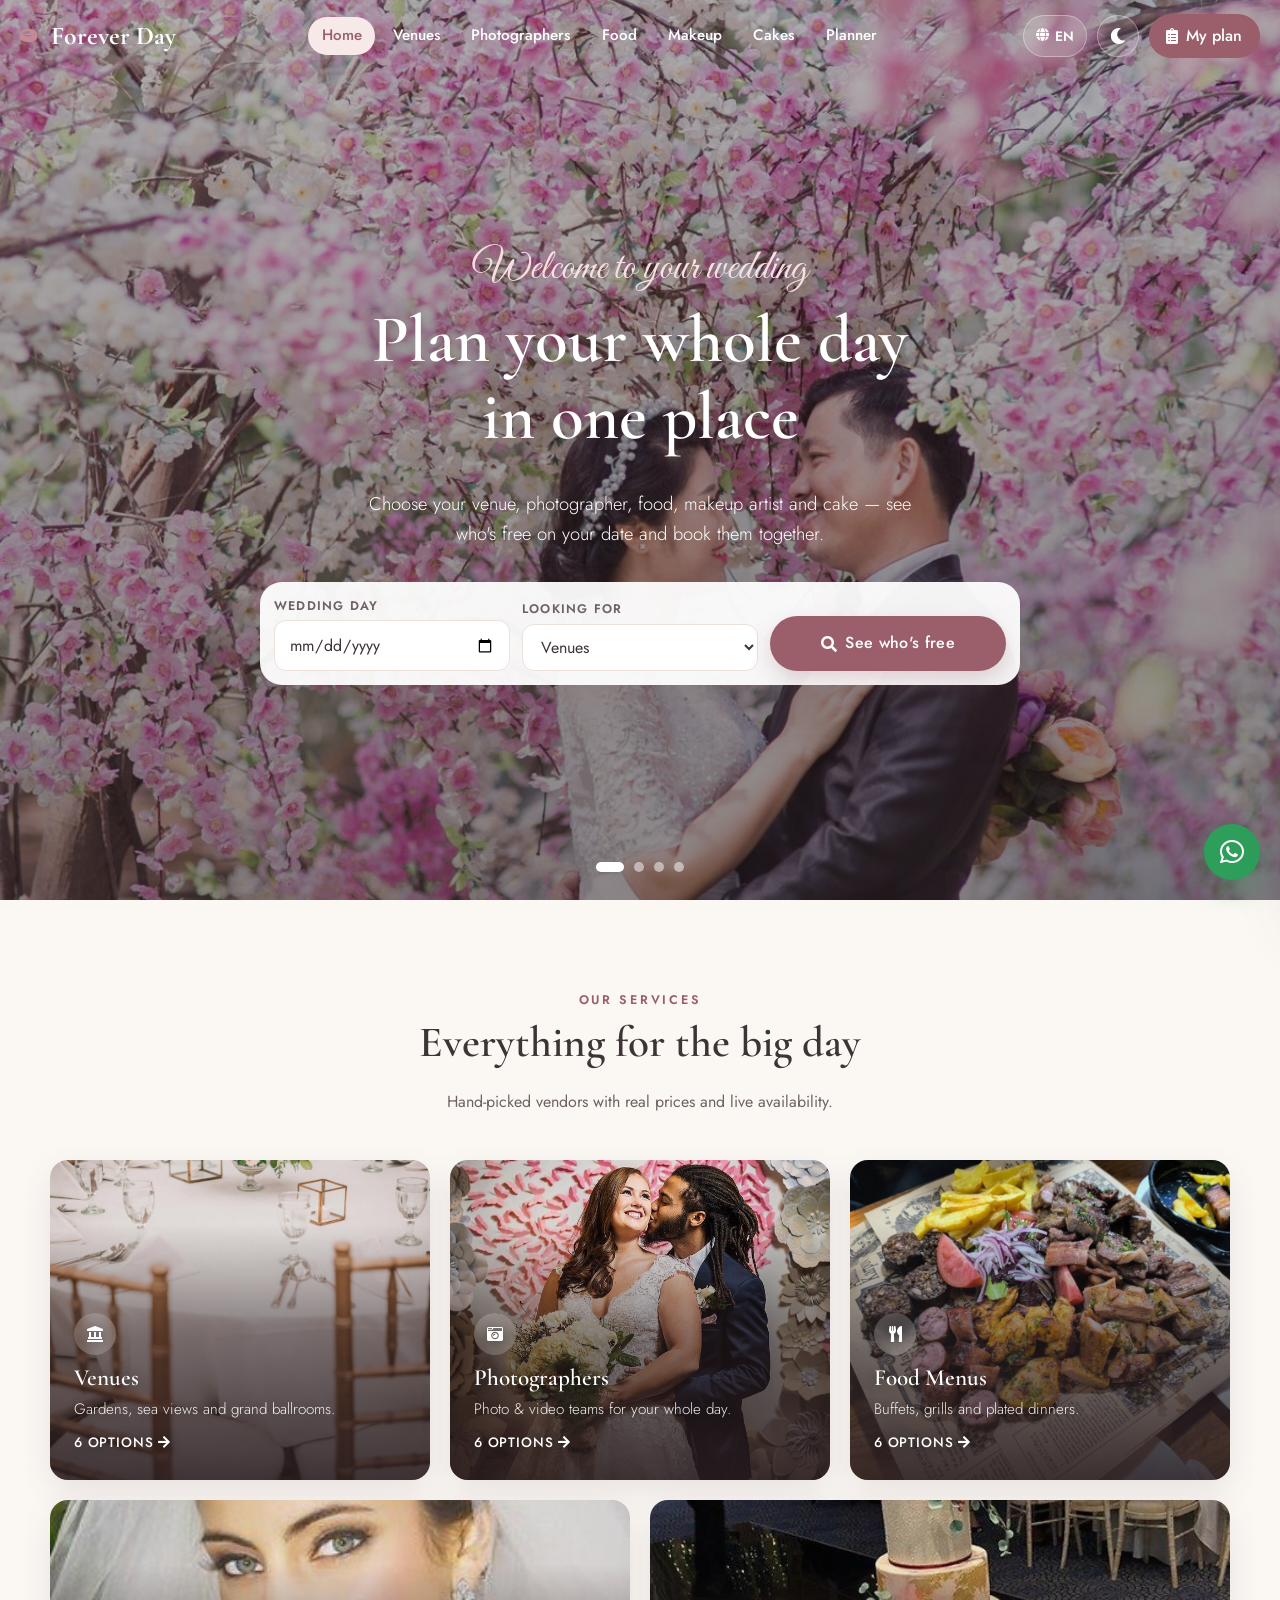
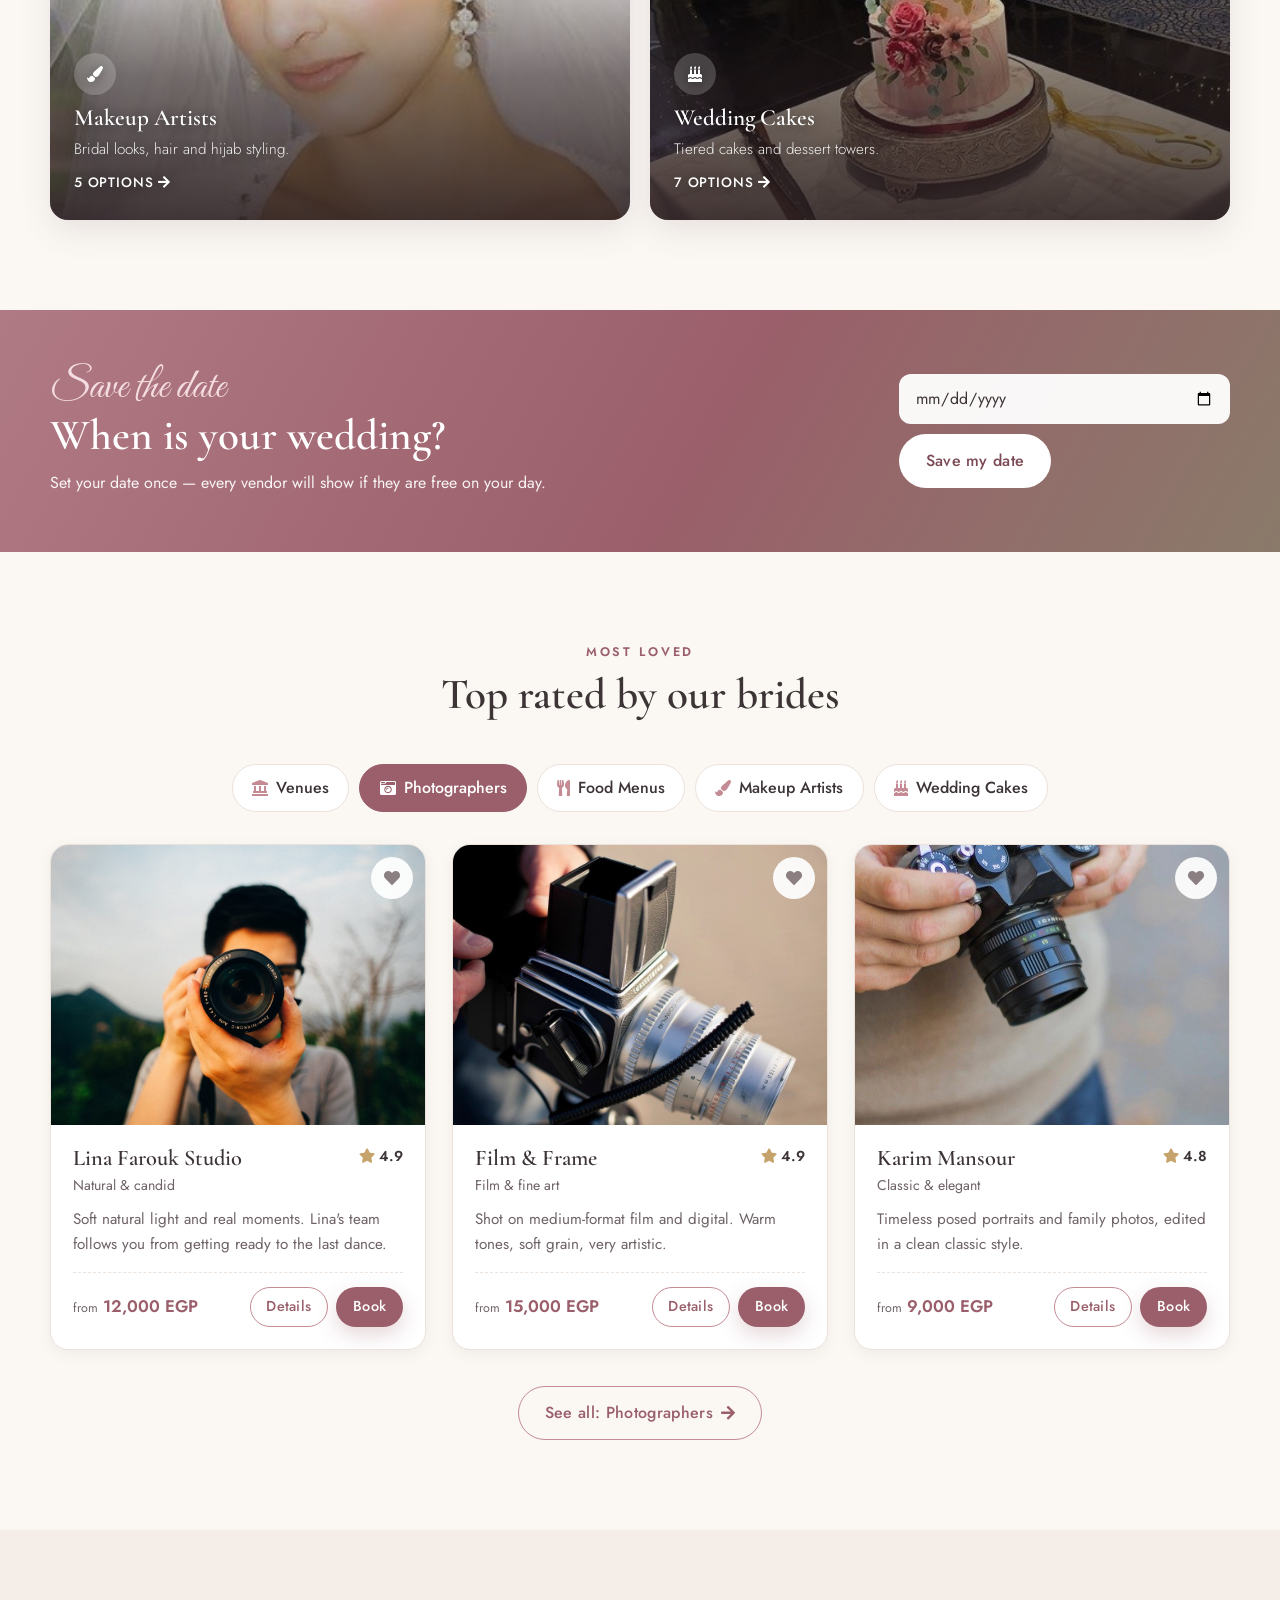
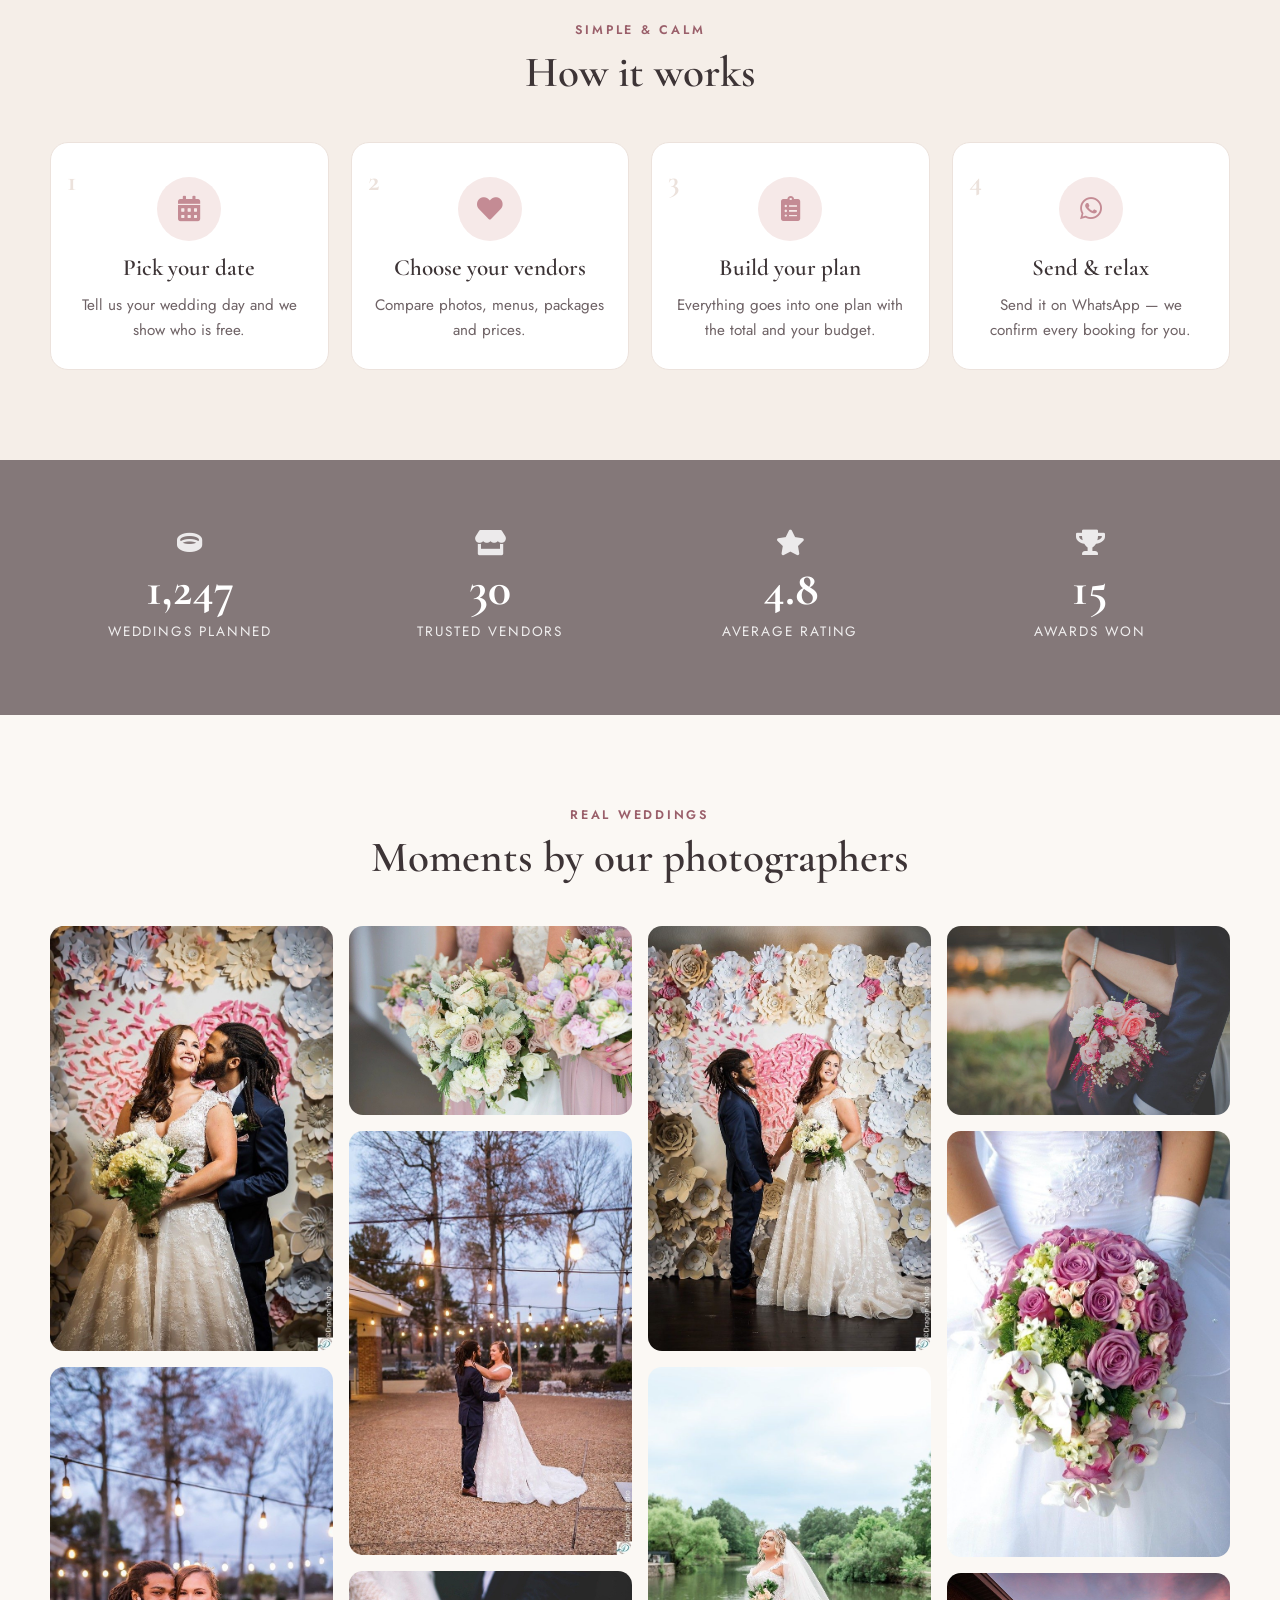
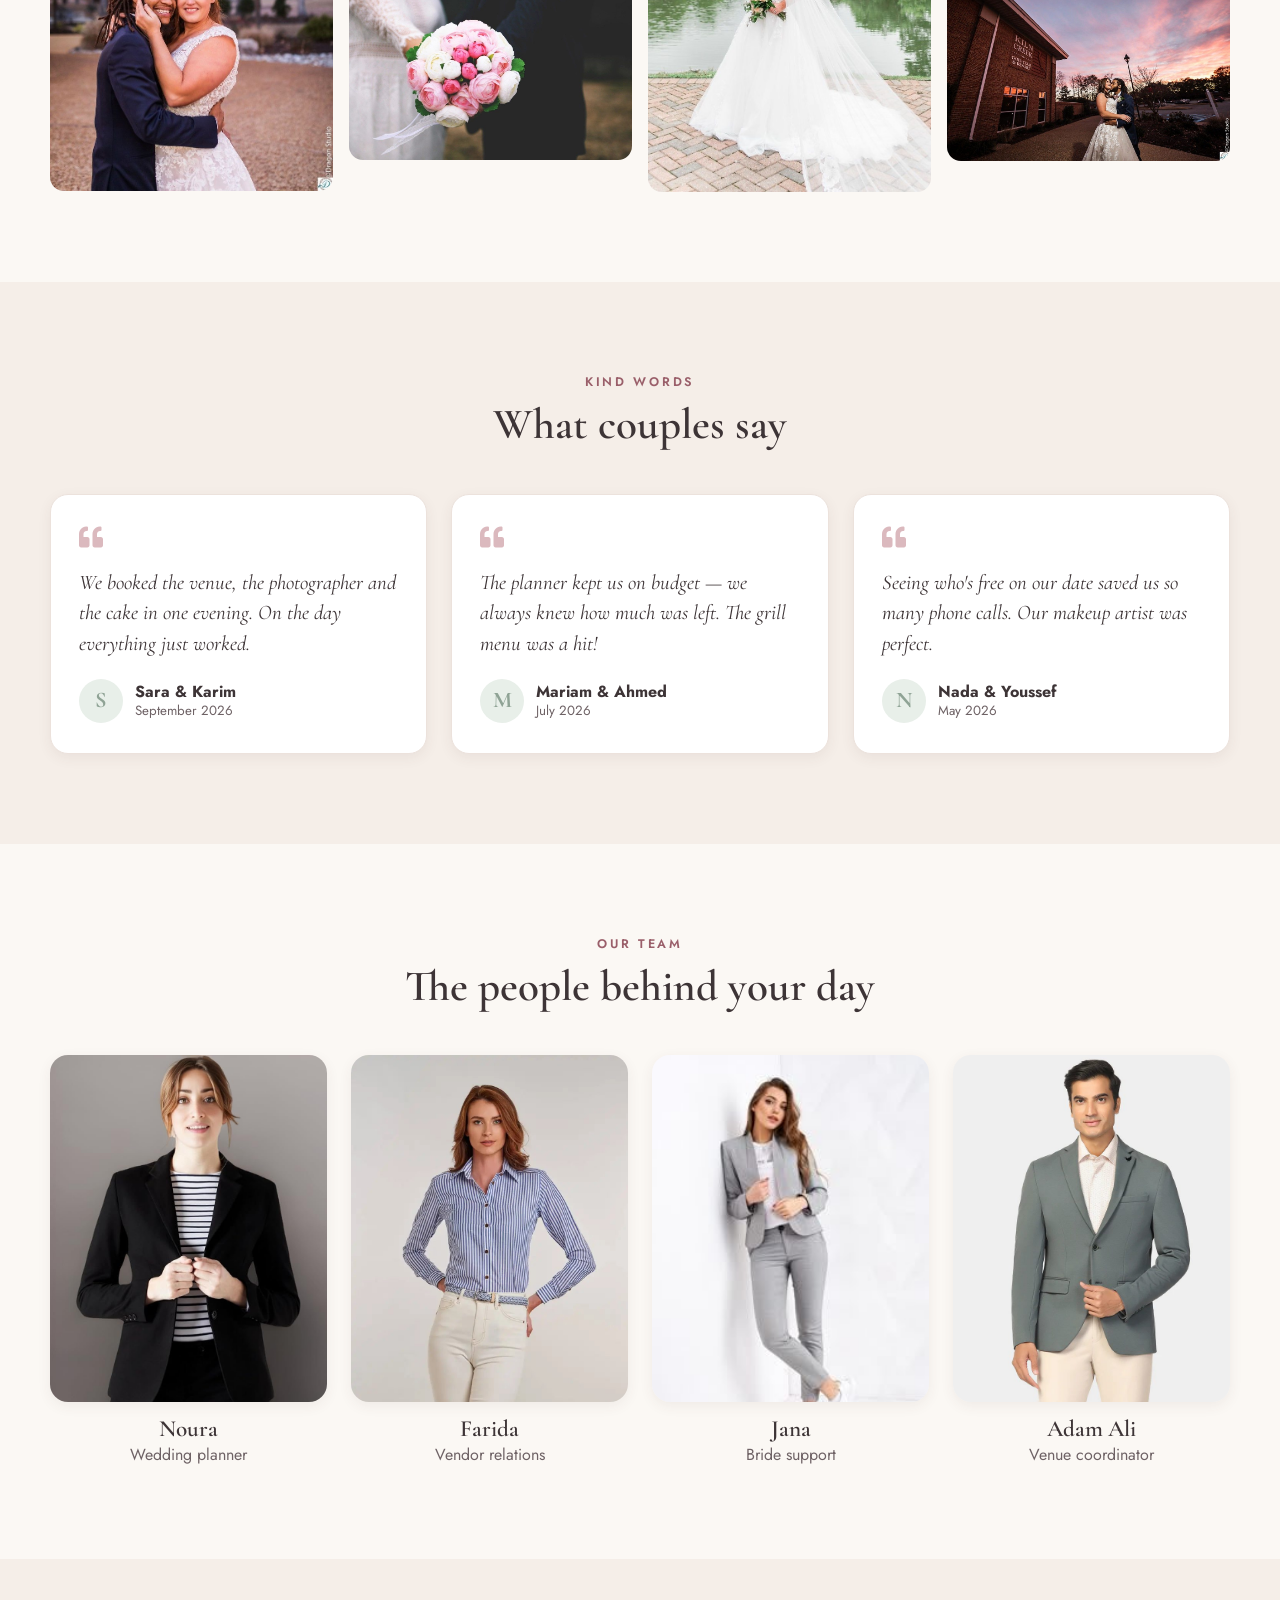
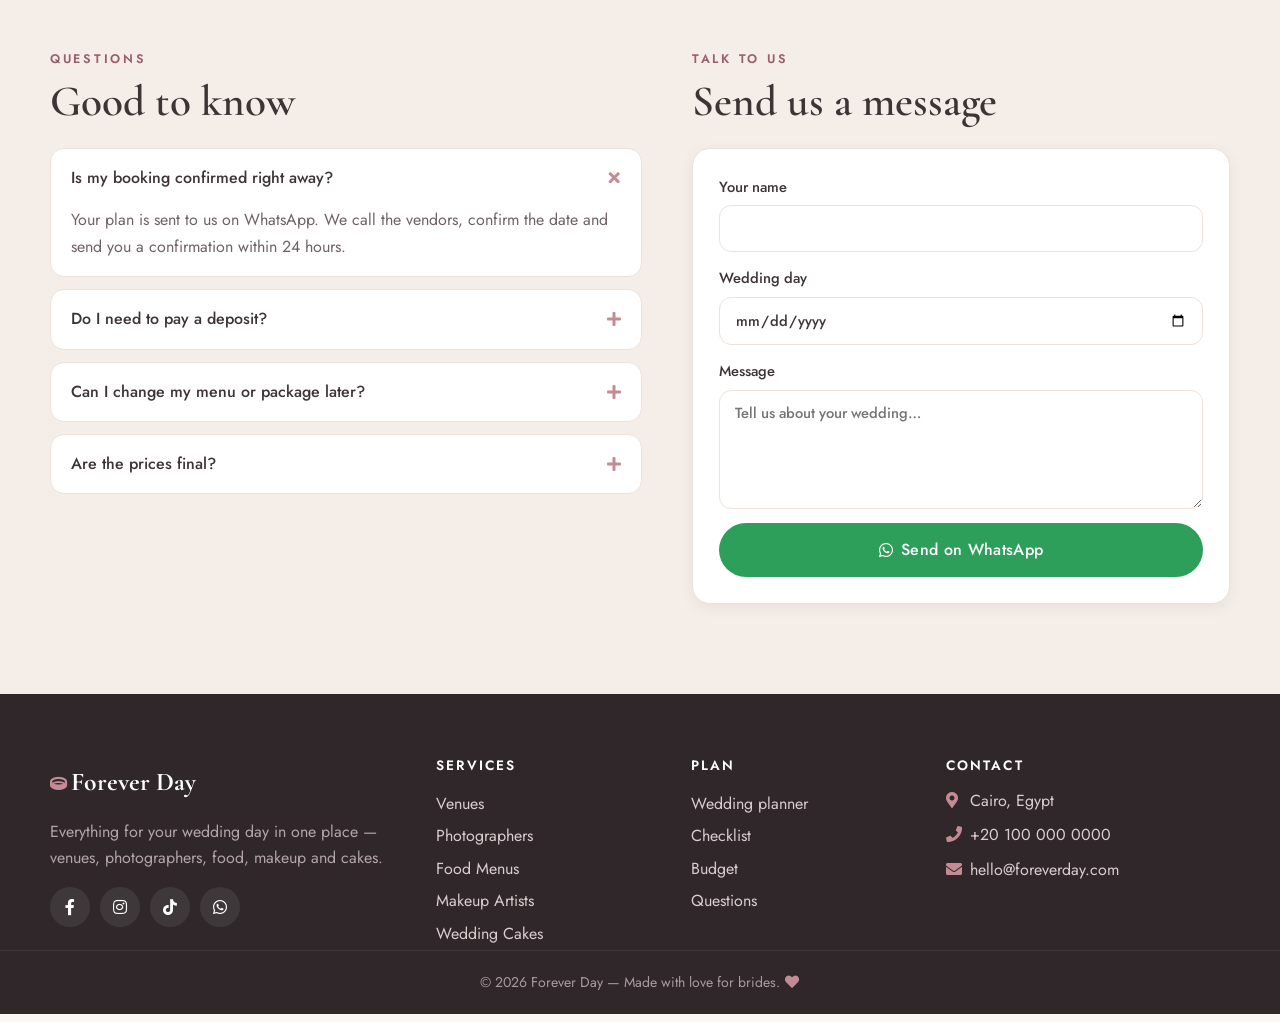
==== commit 4e816630: "Update: clean responsive version" ====
--- a/index.html
+++ b/index.html
@@ -1,591 +1,184 @@
-<html>
+<!DOCTYPE html>
+<html lang="en">
+<head>
+  <meta charset="UTF-8">
+  <meta name="viewport" content="width=device-width, initial-scale=1.0">
+  <meta name="description" content="Plan your wedding in one place: book venues, photographers, food menus, makeup artists and wedding cakes.">
+  <title data-i18n="Forever Day — Wedding Planning">Forever Day — Wedding Planning</title>
+  <script>
+    try {
+      var theme = localStorage.getItem("fd-theme");
+      if (theme !== "light" && theme !== "dark") theme = matchMedia("(prefers-color-scheme: dark)").matches ? "dark" : "light";
+      document.documentElement.setAttribute("data-theme", theme);
+      var lang = localStorage.getItem("fd-lang") || (navigator.language || "en").slice(0, 2);
+      if (/^(en|ar|fr|it|de)$/.test(lang)) document.documentElement.setAttribute("lang", lang);
+      if (lang === "ar") document.documentElement.setAttribute("dir", "rtl");
+    } catch (error) {}
+  </script>
+  <link rel="preconnect" href="https://fonts.googleapis.com">
+  <link rel="preconnect" href="https://fonts.gstatic.com" crossorigin>
+  <link href="https://fonts.googleapis.com/css2?family=Amiri:wght@400;700&family=Aref+Ruqaa:wght@400;700&family=Cairo:wght@300;400;500;600;700&family=Cormorant+Garamond:wght@500;600;700&family=Great+Vibes&family=Jost:wght@300;400;500;600&display=swap" rel="stylesheet">
+  <link rel="stylesheet" href="css/all.css">
+  <link rel="stylesheet" href="css/style.css">
+</head>
 
-     <head>
-        <link rel="stylesheet" href="css/style.css">
-        <link rel="stylesheet" href="css/all.css">
-        <meta charset="UTF-8">
-     </head>
+<body data-page="home">
+  <header id="site-header"></header>
 
-       <body>
-   <div class="header">
-            <i class="fas fa-home homei"></i> 
-              <div class="div-search"> 
-                 <i class="fas fa-search searchi"></i>
-                 <input type="text">
-               </div>   <!-- div-search -->
+  <main>
+    <!-- Hero -->
+    <section class="hero">
+      <div class="hero-slides" aria-hidden="true">
+        <div class="hero-slide active" style="background-image:url(images/hero/couple.jpg)"></div>
+        <div class="hero-slide" style="background-image:url(images/halls/garden.jpg)"></div>
+        <div class="hero-slide" style="background-image:url(images/hero/bouquet.jpg)"></div>
+        <div class="hero-slide" style="background-image:url(images/hero/rings.jpg)"></div>
+      </div>
+      <div class="hero-content container">
+        <p class="script" data-i18n>Welcome to your wedding</p>
+        <h1 data-i18n-html>Plan your whole day<br>in one place</h1>
+        <p class="hero-text" data-i18n>Choose your venue, photographer, food, makeup artist and cake — see who's free on your date and book them together.</p>
 
-         
-  
-         
-               <div class="lists">
-                  <ul>
-                        <li><a href="#">Home</a></li>
-                        <li><a href="#">About</a></li>
-                        <li><a href="#">Portofolio</a></li>
-                        <li><a href="#">Services</a></li>
-                        <li><a href="#">Prices</a></li>
-                        <li><a href="#">Team</a></li>
-                        <li class="dropdown">
-                           <a href="#">Blog</a>
-                           <ul class="dropdown-list">
-                              <li><a href="#">Scents History</a></li>
-                              <li><a href="#">Ingredients</a></li>
-                              <li><a href="#">Celebrity Picks</a></li>
-                           </ul>
-                        </li>
-                        <li><a href="#">Contact Us</a></li>
-                  </ul>
-               </div> <!-- /lists -->
-   </div>  <!--header-->
-               
-    
+        <form class="date-check" id="date-check">
+          <label>
+            <span data-i18n>Wedding day</span>
+            <input type="date" id="check-date" required>
+          </label>
+          <label>
+            <span data-i18n>Looking for</span>
+            <select id="check-cat"></select>
+          </label>
+          <button class="btn btn-primary" type="submit"><i class="fas fa-search"></i> <span data-i18n>See who's free</span></button>
+        </form>
+      </div>
+      <div class="hero-dots" id="hero-dots"></div>
+    </section>
 
-     <div class="home">
-            <div class="overlay">
-               <div class="home-content">
-                  <h1>Welcome to your Wedding</h1>
-                  <p class="p1">A website dedicated to brides that gives you the freedom to choose the designs, your preferred shape in the halls, and their price</p>
-                  <button class="b1">Learn More!</button>
-                  <button class="b2">Get Started!</button>
-               </div> <!--home-content-->
+    <!-- Categories -->
+    <section class="section">
+      <div class="container">
+        <div class="section-head reveal">
+          <p class="kicker" data-i18n>Our services</p>
+          <h2 data-i18n>Everything for the big day</h2>
+          <p class="muted" data-i18n>Hand-picked vendors with real prices and live availability.</p>
+        </div>
+        <div class="cat-grid" id="cat-grid"></div>
+      </div>
+    </section>
 
+    <!-- Countdown / set your date -->
+    <section class="countdown-band" id="countdown-band">
+      <div class="container countdown-inner reveal" id="countdown"></div>
+    </section>
 
-            </div> <!--overlay  -->
-     </div>    <!-- home -->
+    <!-- Most loved -->
+    <section class="section">
+      <div class="container">
+        <div class="section-head reveal">
+          <p class="kicker" data-i18n>Most loved</p>
+          <h2 data-i18n>Top rated by our brides</h2>
+        </div>
+        <div class="tabs" id="featured-tabs" role="tablist"></div>
+        <div class="vendor-grid" id="featured"></div>
+        <div class="center"><a class="btn btn-ghost" id="featured-more" href="services.html"></a></div>
+      </div>
+    </section>
 
+    <!-- How it works -->
+    <section class="section soft">
+      <div class="container">
+        <div class="section-head reveal">
+          <p class="kicker" data-i18n>Simple & calm</p>
+          <h2 data-i18n>How it works</h2>
+        </div>
+        <div class="steps">
+          <div class="step reveal"><span class="step-num">1</span><i class="fas fa-calendar-alt"></i><h3 data-i18n>Pick your date</h3><p class="muted" data-i18n>Tell us your wedding day and we show who is free.</p></div>
+          <div class="step reveal"><span class="step-num">2</span><i class="fas fa-heart"></i><h3 data-i18n>Choose your vendors</h3><p class="muted" data-i18n>Compare photos, menus, packages and prices.</p></div>
+          <div class="step reveal"><span class="step-num">3</span><i class="fas fa-clipboard-list"></i><h3 data-i18n>Build your plan</h3><p class="muted" data-i18n>Everything goes into one plan with the total and your budget.</p></div>
+          <div class="step reveal"><span class="step-num">4</span><i class="fab fa-whatsapp"></i><h3 data-i18n>Send & relax</h3><p class="muted" data-i18n>Send it on WhatsApp — we confirm every booking for you.</p></div>
+        </div>
+      </div>
+    </section>
 
+    <!-- Stats -->
+    <section class="stats-band">
+      <div class="container stats">
+        <div class="stat"><i class="fas fa-ring"></i><strong data-count="1250">0</strong><span data-i18n>Weddings planned</span></div>
+        <div class="stat"><i class="fas fa-store"></i><strong data-count="30">0</strong><span data-i18n>Trusted vendors</span></div>
+        <div class="stat"><i class="fas fa-star"></i><strong data-count="4.8" data-decimals="1">0</strong><span data-i18n>Average rating</span></div>
+        <div class="stat"><i class="fas fa-trophy"></i><strong data-count="15">0</strong><span data-i18n>Awards won</span></div>
+      </div>
+    </section>
 
-      <br>
-     <h2 class="title1">Welcome to website</h2>
-     <p class="line1"></p>
+    <!-- Real weddings gallery -->
+    <section class="section">
+      <div class="container">
+        <div class="section-head reveal">
+          <p class="kicker" data-i18n>Real weddings</p>
+          <h2 data-i18n>Moments by our photographers</h2>
+        </div>
+        <div class="gallery" id="gallery"></div>
+      </div>
+    </section>
 
+    <!-- Testimonials -->
+    <section class="section soft">
+      <div class="container">
+        <div class="section-head reveal">
+          <p class="kicker" data-i18n>Kind words</p>
+          <h2 data-i18n>What couples say</h2>
+        </div>
+        <div class="quotes" id="quotes"></div>
+      </div>
+    </section>
 
+    <!-- Team -->
+    <section class="section">
       <div class="container">
-         <div class="parent-website">
-            <div class="items-website1">
-               <i class="fas fa-cog  cogi"></i>
-                 <h2 class="title2">Modification</h2>
-                     <p class="p2">We have the ability to modify any design you like</p>
+        <div class="section-head reveal">
+          <p class="kicker" data-i18n>Our team</p>
+          <h2 data-i18n>The people behind your day</h2>
+        </div>
+        <div class="team">
+          <div class="member reveal"><img src="images/team/noura.jpg" alt="" loading="lazy"><h3 data-i18n>Noura</h3><p class="muted" data-i18n>Wedding planner</p></div>
+          <div class="member reveal"><img src="images/team/farida.jpg" alt="" loading="lazy"><h3 data-i18n>Farida</h3><p class="muted" data-i18n>Vendor relations</p></div>
+          <div class="member reveal"><img src="images/team/jana.jpg" alt="" loading="lazy"><h3 data-i18n>Jana</h3><p class="muted" data-i18n>Bride support</p></div>
+          <div class="member reveal"><img src="images/team/adam.jpg" alt="" loading="lazy"><h3 data-i18n>Adam Ali</h3><p class="muted" data-i18n>Venue coordinator</p></div>
+        </div>
+      </div>
+    </section>
 
-                     <p class="p-website">Read More</p>
+    <!-- FAQ + contact -->
+    <section class="section soft" id="faq">
+      <div class="container two-col">
+        <div class="reveal">
+          <p class="kicker" data-i18n>Questions</p>
+          <h2 data-i18n>Good to know</h2>
+          <div class="faq" id="faq-list"></div>
+        </div>
+        <div class="reveal">
+          <p class="kicker" data-i18n>Talk to us</p>
+          <h2 data-i18n>Send us a message</h2>
+          <form class="card contact-form" id="contact-form">
+            <label><span data-i18n>Your name</span><input class="input" id="c-name" required></label>
+            <label><span data-i18n>Wedding day</span><input class="input" type="date" id="c-date"></label>
+            <label><span data-i18n>Message</span><textarea class="input" id="c-msg" rows="4" required data-i18n-ph="Tell us about your wedding…"></textarea></label>
+            <button class="btn btn-whatsapp btn-block" type="submit"><i class="fab fa-whatsapp"></i> <span data-i18n>Send on WhatsApp</span></button>
+          </form>
+        </div>
+      </div>
+    </section>
+  </main>
 
-            </div>    <!--items-website1 -->
+  <footer id="site-footer"></footer>
 
-            <div class="items-website2">
-               <i class="fas fa-magic magici"></i>
-                 <h2 class="title2">Charming Designs</h2>
-                     <p class="p2">We have wonderful designs that no one else has</p>
-
-                     <p class="p-website">Read More</p>
-
-            </div>    <!--items-website2 -->
-
-            <div class="items-website3">
-               <i class="fas fa-mobile-alt mobilei"></i>
-                 <h2 class="title2">Online Order</h2>
-                     <p class="p2">You can order online through our distinguished website</p>
-
-
-                        <p class="p-website">Read More</p>
-
-            </div>    <!--items-website3 -->
-
-         </div> <!--parent-website -->
-
-      </div> <!-- container -->
-
-
-         <div class="container1">
-           <h2 class="title3">Featured works</h2>
-           <p class="line2"></p>
-
-         <div class="parent-works">
-
-               <div class="items-features">
-                  <div class="overlay-features">
-                     <h class="h-features">WEDDING LIST</h>
-                        <p class="p-features">Garden View</p>
-                        <div class="div-icons1">
-                          <i class="far fa-heart  hearti"></i>
-                          <i class="fab fa-pinterest  pinteresti "></i>
-                        </div>  <!--div-icons1 -->
-                  </div>  <!--overlay-features -->
-               </div> <!--items-features -->
-           
-
-               <div class="items-features1">
-                  <div class="overlay-features1">
-                     <h class="h-features">WEDDING LIST</h>
-                       <p class="p-features1">Sea View</p>
-                       <div class="div-icons1">
-                         <i class="far fa-heart  hearti"></i>
-                         <i class="fab fa-pinterest  pinteresti "></i>
-                       </div>  <!--div-icons1 -->
-                 </div>  <!--overlay-features1 -->
-
-               </div>  <!--items-features1 -->
-
-
-               <div class="items-features2">
-                  <div class="overlay-features2">
-                     <h class="h-features">WEDDING LIST</h>
-                     <p class="p-features1">Sea View</p>
-                       <div class="div-icons1">
-                         <i class="far fa-heart  hearti"></i>
-                         <i class="fab fa-pinterest  pinteresti "></i>
-                       </div>  <!--div-icons1 -->
-                 </div>  <!--overlay-features2 -->
-
-               </div>  <!--items-features2 -->
-
-     
-               <div class="items-features3">
-                  <div class="overlay-features3">
-                     <h class="h-features">WEDDING LIST</h>
-                       <p class="p-features">Wedding Hall</p>
-                       <div class="div-icons1">
-                         <i class="far fa-heart  hearti"></i>
-                         <i class="fab fa-pinterest  pinteresti "></i>
-                       </div>  <!--div-icons1 -->
-                 </div>  <!--overlay-features3 -->
-
-               </div>  <!--items-features3 -->
-
-               <div class="items-features4">
-
-                  <div class="overlay-features4">
-                     <h class="h-features">WEDDING LIST</h>
-                       <p class="p-features">Wedding Hall</p>
-                       <div class="div-icons1">
-                         <i class="far fa-heart  hearti"></i>
-                        <i class="fab fa-pinterest  pinteresti "></i>
-                       </div>  <!--div-icons1 -->
-                 </div>  <!--overlay-features4 -->
-
-               </div>  <!--items-features4 -->
-
-               <div class="items-features5">
-
-                  <div class="overlay-features5">
-                     <h class="h-features">WEDDING LIST</h>
-                     <p class="p-features">Garden View</p>
-                        <div class="div-icons1">
-                         <i class="far fa-heart  hearti"></i>
-                         <i class="fab fa-pinterest  pinteresti "></i>
-                        </div>  <!--div-icons1 -->
-                 </div>  <!--overlay-features5 -->
-
-               </div>  <!--items-features5 -->
-
-
-            </div> <!--parent-works -->
-
-         </div> <!-- container1 -->
-
-
-         <div class="container2">
-             <h2 class="title4">What we offer</h2>
-               <p class="line3"></p>
-
-
-            <div class="parent-offer">
-               <div class="items-offer">
-                  <i class="fas fa-crown crowni "></i>
-                  <h2 class="title5">Years of experience </h2>
-                  <p class="p3">Lorem ipsum dolor sit, amet consectetur adipisicing elit. Corrupti eius fugiat recusandae reiciendis, consequuntur expedita quo atque necessitatibus saepe, explicabo repudiandae magni</p>
- 
-               </div> <!--items-offer -->
-
-
-                  <div class="items-offer1">
-                     <i class="fas fa-magic magic"></i>
-                     <h2 class="title5">Charming features</h2>
-                     <p class="p3">Lorem ipsum dolor sit, amet consectetur adipisicing elit. Corrupti eius fugiat recusandae reiciendis, consequuntur expedita quo atque necessitatibus saepe, explicabo repudiandae magni</p>
-    
-                  </div> <!--items-offer1 -->
-
-                  
-               <div class="items-offer2">
-                  <i class="fas fa-cart-plus carti"></i>
-                  <h2 class="title5">Quick shopping store</h2>
-                  <p class="p3">Lorem ipsum dolor sit, amet consectetur adipisicing elit. Corrupti eius fugiat recusandae reiciendis, consequuntur expedita quo atque necessitatibus saepe, explicabo repudiandae magni</p>
- 
-               </div> <!--items-offer2 -->
-
-
-               <div class="items-offer3">
-                  <i class="fas fa-question-circle questioni"></i>
-                  <h2 class="title5">Team for inquiries</h2>
-                  <p class="p3">Lorem ipsum dolor sit, amet consectetur adipisicing elit. Corrupti eius fugiat recusandae reiciendis, consequuntur expedita quo atque necessitatibus saepe, explicabo repudiandae magni</p>
- 
-               </div> <!--items-offer3 -->
-
-               <div class="items-offer4">
-                  <i class="fas fa-shipping-fast  shippingi"></i>
-                  <h2 class="title5">Speed ​and delivery</h2>
-                  <p class="p3">Lorem ipsum dolor sit, amet consectetur adipisicing elit. Corrupti eius fugiat recusandae reiciendis, consequuntur expedita quo atque necessitatibus saepe, explicabo repudiandae magni</p>
- 
-               </div> <!--items-offer4-->
-
-               <div class="items-offer5">
-                  <i class="fas fa-gift gifti"></i>
-                  <h2 class="title5">Gifts for customers</h2>
-                      <p class="p3">Lorem ipsum dolor sit, amet consectetur adipisicing elit. Corrupti eius fugiat recusandae reiciendis, consequuntur expedita quo atque necessitatibus saepe, explicabo repudiandae magni</p>
- 
-               </div> <!--items-offer5-->
-
-            </div> <!--parent-offer-->
-
-         </div> <!-- container2 -->
-
-
-         <h2 class="title6">why choose us</h2>
-         <p class="line4"></p>
-
-         
-
-         <p class="p4">A website designed specifically for you </p>
-         <p class="p6">Good browsing and great designs</p>
-
-         <i class="fas fa-check checki"></i>
-         <p class="p5">Because we have more than 10 years of experience and we quickly meet workers'requests. </p>
-
-         <i class="fas fa-check checki"></i>
-         <p class="p5">Because we do not offer great deals and make customers happy </p>
-
-         <i class="fas fa-check checki"></i>
-         <p class="p5">Because we adhere to deadlines and customer requests, whatever they want. </p>
-
-         <i class="fas fa-check checki"></i>
-         <p class="p5">Because we love you and wish you the best </p>
-
-         <img src="images/pexels-esther-huynh-bich-1211596-2340876.jpg" class="img1" width="300px" height="430px">
-
-      <div class="div-o">
-         <div class="div1">
-
-         </div>
-
-         <div class="div2">
-
-         </div>
-
-         <div class="div3">
-
-         </div>
-      </div>   <!-- div-o -->
-
-      <div class="home1">
-         <div class="overlay1">
-            <div class="home-content1">
-               <div class="i">
-
-                  <div class="usersi">
-                  <i class="fas fa-users "></i>
-                  <p class="p7">451K</p>
-                  <p class="p8">happy clients</p>
-                 </div>  <!--usersi -->
-
-                 <div class="trophyi">
-                  <i class="fas fa-trophy  "></i>
-                  <p class="p9">15</p>
-                  <p class="p10">awards won</p>
-                 </div> <!-- trophyi -->
-
-                 <div class="listi">
-                  <i class="fas fa-list-alt"></i>
-                  <p class="p11">154K</p>
-                  <p class="p12">Completion of work</p>
-                  </div> <!-- mug-hoti -->
-
-                  <div class="file-alti">
-                  <i class="fas fa-file-alt"></i>
-                  <p class="p13">45</p>
-                  <p class="p14">projects completed</p>
-                  </div> <!-- file-alti -->
-
-               </div>  <!-- i -->
-
-
-
-
-            </div> <!--home-content1-->
-
-
-         </div> <!--overlay1 -->
-      </div>   <!--home1 -->
-
-
-      <div class="container3">
-         <h2 class="title7">pricing table</h2>
-           <p class="line3"></p>
-
-            <div class="parent-price">
-               <div class="items-price1">
-                   <p class="p15">Wedding hall</p>                    
-                        <div class="div-price1">
-                           <b><p class="p16">$95</p></b>
-                           <p class="p17">/ hour</p>
-                        </div>  <!--div-price1-->
-                        <p class="p22">Closed hall with air conditioning</p>
-                        <p class="p22">Music, songs and DJ</p>
-                        <p class="p22">200 chairs</p>
-                          
-                        <button class="btn-price">book now</button>
-
-
-
-                </div>  <!--items-price 1-->
-
-                <div class="items-price2">
-                  <p class="p15">sea view</p>
-                    <div class="div-price2">
-                     <b><p class="p18">$130</p></b>
-                     <p class="p19">/ hour</p>
-                    </div>  <!--div-price2-->
-                       <p class="p23">Open air and comfortable</p>
-                       <p class="p23">Great view</p>
-                       <p class="p23">100 chairs</p>
-                  
-                       <button class="btn-price">book now</button>
-
-
-                </div>  <!--items-price 2-->
-
-                <div class="items-price3">
-                  <p class="p15">garden view</p>
-                  <div class="div-price3">
-                  <b><p class="p20">$120</p></b>
-                  <p class="p21">/ hour</p>
-
-                   </div>  <!--div-price3-->
-                      <p class="p24">Open air and comfortable</p>
-                      <p class="p24">Decorate with roses</p>
-                      <p class="p24">50 chairs</p>
-
-                      <button class="btn-price">book now</button>
-
-                </div>  <!--items-price 3-->
-
-            </div>  <!--parent-price-->
-
-      </div>  <!--container3-->
-
-            <div class="home2">
-               <div class="overlay2">
-                  <div class="home-content2">
-
-                     <div class="div-marketing">
-
-                        <img src="images/her-skills-are-demand-trendy-office-worker-formal-casual-fashion-style-stylish-woman-hold-office-folder-girl-follow-dress-code-confident-businesswoman-with-documents-elegant-woman-jacket_474717-20797.avif" class="img2" width="100px" height="100px">
-                         <p class="p25">Salma Mohamed</p>
-                         <p class="p26">marketing</p>
-                         <p class="p27">Lorem, ipsum dolor sit amet consectetur adipisicing elit. Dolores, blanditiis! Iste inventore labore aliquid, adipisci,  </p>
-
-                     </div>    <!-- div-marketing -->
-
-                     <div class="div-marketing1">
-
-                        <img src="images/formal_olive_textured_blazer_dylan-CJ002491V1-image1_900x900.webp" class="img3" width="100px" height="100px">
-                         <p class="p28">Adam Ali</p>
-                         <p class="p29">content creator</p>
-                         <p class="p30">Lorem, ipsum dolor sit amet consectetur adipisicing elit. Dolores, blanditiis! Iste inventore labore aliquid, adipisci,  </p>
-
-                     </div>    <!-- div-marketing -->
-
-
-                   </div> <!--home-content2-->
-
-
-               </div> <!--overlay2 -->
-             </div>   <!--home2 -->
-
-               
-                        <h2 class="title8">our team</h2>
-                           <p class="line3"></p>
-
-
-                     <div class="container3">
-                        <div class="parent-team">
-                           <div class="items-team1">
-
-                              <div class="div-team1">
-                                  <img src="images/71qYwrBcVHL._AC_UY1100_.jpg" class="img4" width="200px" height="170px">
-      
-                                    <div class="div-icons">       
-                                       <i class="fab fa-facebook-f"></i>
-                                       <i class="fab fa-linkedin-in"></i>
-                                       <i class="fab fa-twitter"></i>
-
-                                    </div>   <!--div-icons-->
-                              </div> <!--div-team1-->
-                                  
-                              <div class="team-info">
-                                 <p class="p31">Noura</p>
-                                 <p class="p32">UI/UX Designer</p>
-                              </div>   <!--team-info-->
-
-
-
-                           </div>  <!--items-team1-->
-
-                        </div>  <!--parent-team-->
-
-                        <div class="items-team2">
-                           <div class="div-team2">
-                              <img src="images/A49-min.webp" class="img4" width="200px" height="170px">
-                              <div class="div-icons">       
-                                 <i class="fab fa-facebook-f"></i>
-                                 <i class="fab fa-linkedin-in"></i>
-                                 <i class="fab fa-twitter"></i>
-
-                              </div>   <!--div-icons-->
-                          </div> <!--div-team2-->
-                             
-                                    <div class="team-info">
-                                        <p class="p31">Farida</p>
-                                        <p class="p32">HR</p>
-                                    </div>   <!--team-info-->
-
-                        </div>  <!--items-team2-->
-
-
-                        <div class="items-team3">
-                           <div class="div-team3">
-                              <img src="images/ee8703c5546f317a283901c9dc48c5cd.jpg" class="img4" width="200px" height="170px">
-                              <div class="div-icons">       
-                                 <i class="fab fa-facebook-f"></i>
-                                 <i class="fab fa-linkedin-in"></i>
-                                 <i class="fab fa-twitter"></i>
-
-                              </div>   <!--div-icons-->
-                            </div> <!--div-team3-->
-                             
-                                    <div class="team-info">
-                                       <p class="p31">Jana</p>
-                                       <p class="p32">Marketing</p>
-                                    </div>   <!--team-info-->
-                               
-                        </div>  <!--items-team3-->
-
-                     </div>  <!--container3-->
-      
-
-                  <div class="container4">
-                     <div class="parent-price"></div>
-                       <h2 class="title7">Recent news</h2>
-                          <p class="line3"></p>
-
-                        <div class="parent-new">
-                           <div class="items-new1">
-                              <div class="div-new1">
-                                 <img src="images/consider-deeper-richer-colours-for-winter_480x480.webp" class="img5" width="200px" height="170px">
-                                   <i class="fab fa-facebook-f  facebooki"></i>
-                                      <span class="s">Ahmed</span>
-                                       <i class="fab fa-linkedin-in linked-ini"></i>
-                                          <span class="s">13 dec</span>
-                                           <i class="fab fa-twitter twitteri"></i>
-                                             <span class="s">75</span>
-
-                                               <p class="p33">Marketing Manager</p>
-
-                                                    <p class="p34">Lorem ipsum dolor, sit amet consectetur adipisicing elit. Repellendus, earum ex accusamus porro impedit mollitia natus possimus nam </p>
-                                                         
-                                                      <p class="p-new">Read More</p>
-
-
-                              </div>  <!--div-new1-->
-
-
-
-                           </div>  <!--items-new1-->
-
-                           <div class="items-new2">
-                              <div class="div-new2">
-                                   <img src="images/Untitleddesign-2023-03-21T153204.243_800x.webp" class="img5" width="200px" height="170px">
- 
-                                   <i class="fab fa-facebook-f  facebooki"></i>
-                                   <span class="s">Adel</span>
-                                    <i class="fab fa-linkedin-in linked-ini"></i>
-                                       <span class="s">13 dec</span>
-                                        <i class="fab fa-twitter twitteri"></i>
-                                          <span class="s">75</span>
-
-                                            <p class="p33">Designer Specialist</p>
-
-                                                 <p class="p34">Lorem ipsum dolor, sit amet consectetur adipisicing elit. Repellendus, earum ex accusamus porro impedit mollitia natus possimus nam </p>
-                                                      
-                                                  <p class="p-new">Read More</p>
-
-
-                              </div> <!--div-new2-->
-
-
-                           </div>  <!--items-new2-->
-
-                           <div class="items-new3">
-                              <div class="div-new3">
-                                 <img src="images/Sainly_Men_Sage_Green_Suit.webp" class="img5" width="200px" height="170px">
-                                 
-                                 <i class="fab fa-facebook-f  facebooki"></i>
-                                 <span class="s">Ehab</span>
-                                  <i class="fab fa-linkedin-in linked-ini"></i>
-                                     <span class="s">13 dec</span>
-                                      <i class="fab fa-twitter twitteri"></i>
-                                        <span class="s">75</span>
-
-                                          <p class="p33">Halls coordinator</p>
-
-                                               <p class="p34">Lorem ipsum dolor, sit amet consectetur adipisicing elit. Repellendus, earum ex accusamus porro impedit mollitia natus possimus nam </p>
-                                                    
-                                                   <p class="p-new">Read More</p>
-
-  
-                              </div> <!--div-new3-->
-
-
-                           </div>  <!--items-new3-->
-
-
-                        </div>  <!--parent-new-->
-         
-                  </div>  <!--container4-->
-
-
-                  <div class="container5">
-                     <img src="images/pexels-becerragoveaphoto-5978138.jpg" class="img6" width= "250px" height="170px">
-
-                     <div class=" facebook ">
-                        <i class="fab fa-facebook-f  facebookic "></i>
-                     </div>  <!-- facebook-->
-
-                     <div class=" twitter">
-                        <i class="fab fa-twitter  twitteric"></i>
-                     </div>  <!--twitter-->
-
-                     <div class="  youtube">
-                        <i class="fab fa-youtube  youtubeic "></i>
-                     </div>  <!-- youtube-->
-
-                     <div class=" linkedin">
-                      <i class="fab fa-linkedin-in  linkedinic"></i>
-                     </div>   <!--linkedin-->
-
-                     <div class=" instagram">
-                      <i class="fab fa-instagram  instagramic"></i>
-                     </div>  <!--instagram-->
-
-                     <div class=" google"></div>
-                      <i class="fab fa-google-plus-g  googleic "></i>
-                     </div>  <!--google-->
-
-                     <p class="p35">@ 2025 ALL RIGHT RESERVED by Brand for wedding </p>
-
-                  </div>  <!--container5-->
-
-
-
-   </body>
-
-
-</html>+  <script src="js/data.js"></script>
+  <script src="js/i18n.js"></script>
+  <script src="js/lang/ar.js"></script>
+  <script src="js/lang/fr.js"></script>
+  <script src="js/lang/it.js"></script>
+  <script src="js/lang/de.js"></script>
+  <script src="js/app.js"></script>
+  <script src="js/home.js"></script>
+</body>
+</html>
--- a/css/all.css
+++ b/css/all.css
@@ -0,0 +1,4608 @@
+.fa,
+.fas,
+.far,
+.fal,
+.fad,
+.fab {
+  -moz-osx-font-smoothing: grayscale;
+  -webkit-font-smoothing: antialiased;
+  display: inline-block;
+  font-style: normal;
+  font-variant: normal;
+  text-rendering: auto;
+  line-height: 1; }
+
+.fa-lg {
+  font-size: 1.33333em;
+  line-height: 0.75em;
+  vertical-align: -.0667em; }
+
+.fa-xs {
+  font-size: .75em; }
+
+.fa-sm {
+  font-size: .875em; }
+
+.fa-1x {
+  font-size: 1em; }
+
+.fa-2x {
+  font-size: 2em; }
+
+.fa-3x {
+  font-size: 3em; }
+
+.fa-4x {
+  font-size: 4em; }
+
+.fa-5x {
+  font-size: 5em; }
+
+.fa-6x {
+  font-size: 6em; }
+
+.fa-7x {
+  font-size: 7em; }
+
+.fa-8x {
+  font-size: 8em; }
+
+.fa-9x {
+  font-size: 9em; }
+
+.fa-10x {
+  font-size: 10em; }
+
+.fa-fw {
+  text-align: center;
+  width: 1.25em; }
+
+.fa-ul {
+  list-style-type: none;
+  margin-left: 2.5em;
+  padding-left: 0; }
+  .fa-ul > li {
+    position: relative; }
+
+.fa-li {
+  left: -2em;
+  position: absolute;
+  text-align: center;
+  width: 2em;
+  line-height: inherit; }
+
+.fa-border {
+  border: solid 0.08em #eee;
+  border-radius: .1em;
+  padding: .2em .25em .15em; }
+
+.fa-pull-left {
+  float: left; }
+
+.fa-pull-right {
+  float: right; }
+
+.fa.fa-pull-left,
+.fas.fa-pull-left,
+.far.fa-pull-left,
+.fal.fa-pull-left,
+.fab.fa-pull-left {
+  margin-right: .3em; }
+
+.fa.fa-pull-right,
+.fas.fa-pull-right,
+.far.fa-pull-right,
+.fal.fa-pull-right,
+.fab.fa-pull-right {
+  margin-left: .3em; }
+
+.fa-spin {
+  -webkit-animation: fa-spin 2s infinite linear;
+          animation: fa-spin 2s infinite linear; }
+
+.fa-pulse {
+  -webkit-animation: fa-spin 1s infinite steps(8);
+          animation: fa-spin 1s infinite steps(8); }
+
+@-webkit-keyframes fa-spin {
+  0% {
+    -webkit-transform: rotate(0deg);
+            transform: rotate(0deg); }
+  100% {
+    -webkit-transform: rotate(360deg);
+            transform: rotate(360deg); } }
+
+@keyframes fa-spin {
+  0% {
+    -webkit-transform: rotate(0deg);
+            transform: rotate(0deg); }
+  100% {
+    -webkit-transform: rotate(360deg);
+            transform: rotate(360deg); } }
+
+.fa-rotate-90 {
+  -ms-filter: "progid:DXImageTransform.Microsoft.BasicImage(rotation=1)";
+  -webkit-transform: rotate(90deg);
+          transform: rotate(90deg); }
+
+.fa-rotate-180 {
+  -ms-filter: "progid:DXImageTransform.Microsoft.BasicImage(rotation=2)";
+  -webkit-transform: rotate(180deg);
+          transform: rotate(180deg); }
+
+.fa-rotate-270 {
+  -ms-filter: "progid:DXImageTransform.Microsoft.BasicImage(rotation=3)";
+  -webkit-transform: rotate(270deg);
+          transform: rotate(270deg); }
+
+.fa-flip-horizontal {
+  -ms-filter: "progid:DXImageTransform.Microsoft.BasicImage(rotation=0, mirror=1)";
+  -webkit-transform: scale(-1, 1);
+          transform: scale(-1, 1); }
+
+.fa-flip-vertical {
+  -ms-filter: "progid:DXImageTransform.Microsoft.BasicImage(rotation=2, mirror=1)";
+  -webkit-transform: scale(1, -1);
+          transform: scale(1, -1); }
+
+.fa-flip-both, .fa-flip-horizontal.fa-flip-vertical {
+  -ms-filter: "progid:DXImageTransform.Microsoft.BasicImage(rotation=2, mirror=1)";
+  -webkit-transform: scale(-1, -1);
+          transform: scale(-1, -1); }
+
+:root .fa-rotate-90,
+:root .fa-rotate-180,
+:root .fa-rotate-270,
+:root .fa-flip-horizontal,
+:root .fa-flip-vertical,
+:root .fa-flip-both {
+  -webkit-filter: none;
+          filter: none; }
+
+.fa-stack {
+  display: inline-block;
+  height: 2em;
+  line-height: 2em;
+  position: relative;
+  vertical-align: middle;
+  width: 2.5em; }
+
+.fa-stack-1x,
+.fa-stack-2x {
+  left: 0;
+  position: absolute;
+  text-align: center;
+  width: 100%; }
+
+.fa-stack-1x {
+  line-height: inherit; }
+
+.fa-stack-2x {
+  font-size: 2em; }
+
+.fa-inverse {
+  color: #fff; }
+
+
+.fa-500px:before {
+  content: "\f26e"; }
+
+.fa-accessible-icon:before {
+  content: "\f368"; }
+
+.fa-accusoft:before {
+  content: "\f369"; }
+
+.fa-acquisitions-incorporated:before {
+  content: "\f6af"; }
+
+.fa-ad:before {
+  content: "\f641"; }
+
+.fa-address-book:before {
+  content: "\f2b9"; }
+
+.fa-address-card:before {
+  content: "\f2bb"; }
+
+.fa-adjust:before {
+  content: "\f042"; }
+
+.fa-adn:before {
+  content: "\f170"; }
+
+.fa-adversal:before {
+  content: "\f36a"; }
+
+.fa-affiliatetheme:before {
+  content: "\f36b"; }
+
+.fa-air-freshener:before {
+  content: "\f5d0"; }
+
+.fa-airbnb:before {
+  content: "\f834"; }
+
+.fa-algolia:before {
+  content: "\f36c"; }
+
+.fa-align-center:before {
+  content: "\f037"; }
+
+.fa-align-justify:before {
+  content: "\f039"; }
+
+.fa-align-left:before {
+  content: "\f036"; }
+
+.fa-align-right:before {
+  content: "\f038"; }
+
+.fa-alipay:before {
+  content: "\f642"; }
+
+.fa-allergies:before {
+  content: "\f461"; }
+
+.fa-amazon:before {
+  content: "\f270"; }
+
+.fa-amazon-pay:before {
+  content: "\f42c"; }
+
+.fa-ambulance:before {
+  content: "\f0f9"; }
+
+.fa-american-sign-language-interpreting:before {
+  content: "\f2a3"; }
+
+.fa-amilia:before {
+  content: "\f36d"; }
+
+.fa-anchor:before {
+  content: "\f13d"; }
+
+.fa-android:before {
+  content: "\f17b"; }
+
+.fa-angellist:before {
+  content: "\f209"; }
+
+.fa-angle-double-down:before {
+  content: "\f103"; }
+
+.fa-angle-double-left:before {
+  content: "\f100"; }
+
+.fa-angle-double-right:before {
+  content: "\f101"; }
+
+.fa-angle-double-up:before {
+  content: "\f102"; }
+
+.fa-angle-down:before {
+  content: "\f107"; }
+
+.fa-angle-left:before {
+  content: "\f104"; }
+
+.fa-angle-right:before {
+  content: "\f105"; }
+
+.fa-angle-up:before {
+  content: "\f106"; }
+
+.fa-angry:before {
+  content: "\f556"; }
+
+.fa-angrycreative:before {
+  content: "\f36e"; }
+
+.fa-angular:before {
+  content: "\f420"; }
+
+.fa-ankh:before {
+  content: "\f644"; }
+
+.fa-app-store:before {
+  content: "\f36f"; }
+
+.fa-app-store-ios:before {
+  content: "\f370"; }
+
+.fa-apper:before {
+  content: "\f371"; }
+
+.fa-apple:before {
+  content: "\f179"; }
+
+.fa-apple-alt:before {
+  content: "\f5d1"; }
+
+.fa-apple-pay:before {
+  content: "\f415"; }
+
+.fa-archive:before {
+  content: "\f187"; }
+
+.fa-archway:before {
+  content: "\f557"; }
+
+.fa-arrow-alt-circle-down:before {
+  content: "\f358"; }
+
+.fa-arrow-alt-circle-left:before {
+  content: "\f359"; }
+
+.fa-arrow-alt-circle-right:before {
+  content: "\f35a"; }
+
+.fa-arrow-alt-circle-up:before {
+  content: "\f35b"; }
+
+.fa-arrow-circle-down:before {
+  content: "\f0ab"; }
+
+.fa-arrow-circle-left:before {
+  content: "\f0a8"; }
+
+.fa-arrow-circle-right:before {
+  content: "\f0a9"; }
+
+.fa-arrow-circle-up:before {
+  content: "\f0aa"; }
+
+.fa-arrow-down:before {
+  content: "\f063"; }
+
+.fa-arrow-left:before {
+  content: "\f060"; }
+
+.fa-arrow-right:before {
+  content: "\f061"; }
+
+.fa-arrow-up:before {
+  content: "\f062"; }
+
+.fa-arrows-alt:before {
+  content: "\f0b2"; }
+
+.fa-arrows-alt-h:before {
+  content: "\f337"; }
+
+.fa-arrows-alt-v:before {
+  content: "\f338"; }
+
+.fa-artstation:before {
+  content: "\f77a"; }
+
+.fa-assistive-listening-systems:before {
+  content: "\f2a2"; }
+
+.fa-asterisk:before {
+  content: "\f069"; }
+
+.fa-asymmetrik:before {
+  content: "\f372"; }
+
+.fa-at:before {
+  content: "\f1fa"; }
+
+.fa-atlas:before {
+  content: "\f558"; }
+
+.fa-atlassian:before {
+  content: "\f77b"; }
+
+.fa-atom:before {
+  content: "\f5d2"; }
+
+.fa-audible:before {
+  content: "\f373"; }
+
+.fa-audio-description:before {
+  content: "\f29e"; }
+
+.fa-autoprefixer:before {
+  content: "\f41c"; }
+
+.fa-avianex:before {
+  content: "\f374"; }
+
+.fa-aviato:before {
+  content: "\f421"; }
+
+.fa-award:before {
+  content: "\f559"; }
+
+.fa-aws:before {
+  content: "\f375"; }
+
+.fa-baby:before {
+  content: "\f77c"; }
+
+.fa-baby-carriage:before {
+  content: "\f77d"; }
+
+.fa-backspace:before {
+  content: "\f55a"; }
+
+.fa-backward:before {
+  content: "\f04a"; }
+
+.fa-bacon:before {
+  content: "\f7e5"; }
+
+.fa-bacteria:before {
+  content: "\e059"; }
+
+.fa-bacterium:before {
+  content: "\e05a"; }
+
+.fa-bahai:before {
+  content: "\f666"; }
+
+.fa-balance-scale:before {
+  content: "\f24e"; }
+
+.fa-balance-scale-left:before {
+  content: "\f515"; }
+
+.fa-balance-scale-right:before {
+  content: "\f516"; }
+
+.fa-ban:before {
+  content: "\f05e"; }
+
+.fa-band-aid:before {
+  content: "\f462"; }
+
+.fa-bandcamp:before {
+  content: "\f2d5"; }
+
+.fa-barcode:before {
+  content: "\f02a"; }
+
+.fa-bars:before {
+  content: "\f0c9"; }
+
+.fa-baseball-ball:before {
+  content: "\f433"; }
+
+.fa-basketball-ball:before {
+  content: "\f434"; }
+
+.fa-bath:before {
+  content: "\f2cd"; }
+
+.fa-battery-empty:before {
+  content: "\f244"; }
+
+.fa-battery-full:before {
+  content: "\f240"; }
+
+.fa-battery-half:before {
+  content: "\f242"; }
+
+.fa-battery-quarter:before {
+  content: "\f243"; }
+
+.fa-battery-three-quarters:before {
+  content: "\f241"; }
+
+.fa-battle-net:before {
+  content: "\f835"; }
+
+.fa-bed:before {
+  content: "\f236"; }
+
+.fa-beer:before {
+  content: "\f0fc"; }
+
+.fa-behance:before {
+  content: "\f1b4"; }
+
+.fa-behance-square:before {
+  content: "\f1b5"; }
+
+.fa-bell:before {
+  content: "\f0f3"; }
+
+.fa-bell-slash:before {
+  content: "\f1f6"; }
+
+.fa-bezier-curve:before {
+  content: "\f55b"; }
+
+.fa-bible:before {
+  content: "\f647"; }
+
+.fa-bicycle:before {
+  content: "\f206"; }
+
+.fa-biking:before {
+  content: "\f84a"; }
+
+.fa-bimobject:before {
+  content: "\f378"; }
+
+.fa-binoculars:before {
+  content: "\f1e5"; }
+
+.fa-biohazard:before {
+  content: "\f780"; }
+
+.fa-birthday-cake:before {
+  content: "\f1fd"; }
+
+.fa-bitbucket:before {
+  content: "\f171"; }
+
+.fa-bitcoin:before {
+  content: "\f379"; }
+
+.fa-bity:before {
+  content: "\f37a"; }
+
+.fa-black-tie:before {
+  content: "\f27e"; }
+
+.fa-blackberry:before {
+  content: "\f37b"; }
+
+.fa-blender:before {
+  content: "\f517"; }
+
+.fa-blender-phone:before {
+  content: "\f6b6"; }
+
+.fa-blind:before {
+  content: "\f29d"; }
+
+.fa-blog:before {
+  content: "\f781"; }
+
+.fa-blogger:before {
+  content: "\f37c"; }
+
+.fa-blogger-b:before {
+  content: "\f37d"; }
+
+.fa-bluetooth:before {
+  content: "\f293"; }
+
+.fa-bluetooth-b:before {
+  content: "\f294"; }
+
+.fa-bold:before {
+  content: "\f032"; }
+
+.fa-bolt:before {
+  content: "\f0e7"; }
+
+.fa-bomb:before {
+  content: "\f1e2"; }
+
+.fa-bone:before {
+  content: "\f5d7"; }
+
+.fa-bong:before {
+  content: "\f55c"; }
+
+.fa-book:before {
+  content: "\f02d"; }
+
+.fa-book-dead:before {
+  content: "\f6b7"; }
+
+.fa-book-medical:before {
+  content: "\f7e6"; }
+
+.fa-book-open:before {
+  content: "\f518"; }
+
+.fa-book-reader:before {
+  content: "\f5da"; }
+
+.fa-bookmark:before {
+  content: "\f02e"; }
+
+.fa-bootstrap:before {
+  content: "\f836"; }
+
+.fa-border-all:before {
+  content: "\f84c"; }
+
+.fa-border-none:before {
+  content: "\f850"; }
+
+.fa-border-style:before {
+  content: "\f853"; }
+
+.fa-bowling-ball:before {
+  content: "\f436"; }
+
+.fa-box:before {
+  content: "\f466"; }
+
+.fa-box-open:before {
+  content: "\f49e"; }
+
+.fa-box-tissue:before {
+  content: "\e05b"; }
+
+.fa-boxes:before {
+  content: "\f468"; }
+
+.fa-braille:before {
+  content: "\f2a1"; }
+
+.fa-brain:before {
+  content: "\f5dc"; }
+
+.fa-bread-slice:before {
+  content: "\f7ec"; }
+
+.fa-briefcase:before {
+  content: "\f0b1"; }
+
+.fa-briefcase-medical:before {
+  content: "\f469"; }
+
+.fa-broadcast-tower:before {
+  content: "\f519"; }
+
+.fa-broom:before {
+  content: "\f51a"; }
+
+.fa-brush:before {
+  content: "\f55d"; }
+
+.fa-btc:before {
+  content: "\f15a"; }
+
+.fa-buffer:before {
+  content: "\f837"; }
+
+.fa-bug:before {
+  content: "\f188"; }
+
+.fa-building:before {
+  content: "\f1ad"; }
+
+.fa-bullhorn:before {
+  content: "\f0a1"; }
+
+.fa-bullseye:before {
+  content: "\f140"; }
+
+.fa-burn:before {
+  content: "\f46a"; }
+
+.fa-buromobelexperte:before {
+  content: "\f37f"; }
+
+.fa-bus:before {
+  content: "\f207"; }
+
+.fa-bus-alt:before {
+  content: "\f55e"; }
+
+.fa-business-time:before {
+  content: "\f64a"; }
+
+.fa-buy-n-large:before {
+  content: "\f8a6"; }
+
+.fa-buysellads:before {
+  content: "\f20d"; }
+
+.fa-calculator:before {
+  content: "\f1ec"; }
+
+.fa-calendar:before {
+  content: "\f133"; }
+
+.fa-calendar-alt:before {
+  content: "\f073"; }
+
+.fa-calendar-check:before {
+  content: "\f274"; }
+
+.fa-calendar-day:before {
+  content: "\f783"; }
+
+.fa-calendar-minus:before {
+  content: "\f272"; }
+
+.fa-calendar-plus:before {
+  content: "\f271"; }
+
+.fa-calendar-times:before {
+  content: "\f273"; }
+
+.fa-calendar-week:before {
+  content: "\f784"; }
+
+.fa-camera:before {
+  content: "\f030"; }
+
+.fa-camera-retro:before {
+  content: "\f083"; }
+
+.fa-campground:before {
+  content: "\f6bb"; }
+
+.fa-canadian-maple-leaf:before {
+  content: "\f785"; }
+
+.fa-candy-cane:before {
+  content: "\f786"; }
+
+.fa-cannabis:before {
+  content: "\f55f"; }
+
+.fa-capsules:before {
+  content: "\f46b"; }
+
+.fa-car:before {
+  content: "\f1b9"; }
+
+.fa-car-alt:before {
+  content: "\f5de"; }
+
+.fa-car-battery:before {
+  content: "\f5df"; }
+
+.fa-car-crash:before {
+  content: "\f5e1"; }
+
+.fa-car-side:before {
+  content: "\f5e4"; }
+
+.fa-caravan:before {
+  content: "\f8ff"; }
+
+.fa-caret-down:before {
+  content: "\f0d7"; }
+
+.fa-caret-left:before {
+  content: "\f0d9"; }
+
+.fa-caret-right:before {
+  content: "\f0da"; }
+
+.fa-caret-square-down:before {
+  content: "\f150"; }
+
+.fa-caret-square-left:before {
+  content: "\f191"; }
+
+.fa-caret-square-right:before {
+  content: "\f152"; }
+
+.fa-caret-square-up:before {
+  content: "\f151"; }
+
+.fa-caret-up:before {
+  content: "\f0d8"; }
+
+.fa-carrot:before {
+  content: "\f787"; }
+
+.fa-cart-arrow-down:before {
+  content: "\f218"; }
+
+.fa-cart-plus:before {
+  content: "\f217"; }
+
+.fa-cash-register:before {
+  content: "\f788"; }
+
+.fa-cat:before {
+  content: "\f6be"; }
+
+.fa-cc-amazon-pay:before {
+  content: "\f42d"; }
+
+.fa-cc-amex:before {
+  content: "\f1f3"; }
+
+.fa-cc-apple-pay:before {
+  content: "\f416"; }
+
+.fa-cc-diners-club:before {
+  content: "\f24c"; }
+
+.fa-cc-discover:before {
+  content: "\f1f2"; }
+
+.fa-cc-jcb:before {
+  content: "\f24b"; }
+
+.fa-cc-mastercard:before {
+  content: "\f1f1"; }
+
+.fa-cc-paypal:before {
+  content: "\f1f4"; }
+
+.fa-cc-stripe:before {
+  content: "\f1f5"; }
+
+.fa-cc-visa:before {
+  content: "\f1f0"; }
+
+.fa-centercode:before {
+  content: "\f380"; }
+
+.fa-centos:before {
+  content: "\f789"; }
+
+.fa-certificate:before {
+  content: "\f0a3"; }
+
+.fa-chair:before {
+  content: "\f6c0"; }
+
+.fa-chalkboard:before {
+  content: "\f51b"; }
+
+.fa-chalkboard-teacher:before {
+  content: "\f51c"; }
+
+.fa-charging-station:before {
+  content: "\f5e7"; }
+
+.fa-chart-area:before {
+  content: "\f1fe"; }
+
+.fa-chart-bar:before {
+  content: "\f080"; }
+
+.fa-chart-line:before {
+  content: "\f201"; }
+
+.fa-chart-pie:before {
+  content: "\f200"; }
+
+.fa-check:before {
+  content: "\f00c"; }
+
+.fa-check-circle:before {
+  content: "\f058"; }
+
+.fa-check-double:before {
+  content: "\f560"; }
+
+.fa-check-square:before {
+  content: "\f14a"; }
+
+.fa-cheese:before {
+  content: "\f7ef"; }
+
+.fa-chess:before {
+  content: "\f439"; }
+
+.fa-chess-bishop:before {
+  content: "\f43a"; }
+
+.fa-chess-board:before {
+  content: "\f43c"; }
+
+.fa-chess-king:before {
+  content: "\f43f"; }
+
+.fa-chess-knight:before {
+  content: "\f441"; }
+
+.fa-chess-pawn:before {
+  content: "\f443"; }
+
+.fa-chess-queen:before {
+  content: "\f445"; }
+
+.fa-chess-rook:before {
+  content: "\f447"; }
+
+.fa-chevron-circle-down:before {
+  content: "\f13a"; }
+
+.fa-chevron-circle-left:before {
+  content: "\f137"; }
+
+.fa-chevron-circle-right:before {
+  content: "\f138"; }
+
+.fa-chevron-circle-up:before {
+  content: "\f139"; }
+
+.fa-chevron-down:before {
+  content: "\f078"; }
+
+.fa-chevron-left:before {
+  content: "\f053"; }
+
+.fa-chevron-right:before {
+  content: "\f054"; }
+
+.fa-chevron-up:before {
+  content: "\f077"; }
+
+.fa-child:before {
+  content: "\f1ae"; }
+
+.fa-chrome:before {
+  content: "\f268"; }
+
+.fa-chromecast:before {
+  content: "\f838"; }
+
+.fa-church:before {
+  content: "\f51d"; }
+
+.fa-circle:before {
+  content: "\f111"; }
+
+.fa-circle-notch:before {
+  content: "\f1ce"; }
+
+.fa-city:before {
+  content: "\f64f"; }
+
+.fa-clinic-medical:before {
+  content: "\f7f2"; }
+
+.fa-clipboard:before {
+  content: "\f328"; }
+
+.fa-clipboard-check:before {
+  content: "\f46c"; }
+
+.fa-clipboard-list:before {
+  content: "\f46d"; }
+
+.fa-clock:before {
+  content: "\f017"; }
+
+.fa-clone:before {
+  content: "\f24d"; }
+
+.fa-closed-captioning:before {
+  content: "\f20a"; }
+
+.fa-cloud:before {
+  content: "\f0c2"; }
+
+.fa-cloud-download-alt:before {
+  content: "\f381"; }
+
+.fa-cloud-meatball:before {
+  content: "\f73b"; }
+
+.fa-cloud-moon:before {
+  content: "\f6c3"; }
+
+.fa-cloud-moon-rain:before {
+  content: "\f73c"; }
+
+.fa-cloud-rain:before {
+  content: "\f73d"; }
+
+.fa-cloud-showers-heavy:before {
+  content: "\f740"; }
+
+.fa-cloud-sun:before {
+  content: "\f6c4"; }
+
+.fa-cloud-sun-rain:before {
+  content: "\f743"; }
+
+.fa-cloud-upload-alt:before {
+  content: "\f382"; }
+
+.fa-cloudflare:before {
+  content: "\e07d"; }
+
+.fa-cloudscale:before {
+  content: "\f383"; }
+
+.fa-cloudsmith:before {
+  content: "\f384"; }
+
+.fa-cloudversify:before {
+  content: "\f385"; }
+
+.fa-cocktail:before {
+  content: "\f561"; }
+
+.fa-code:before {
+  content: "\f121"; }
+
+.fa-code-branch:before {
+  content: "\f126"; }
+
+.fa-codepen:before {
+  content: "\f1cb"; }
+
+.fa-codiepie:before {
+  content: "\f284"; }
+
+.fa-coffee:before {
+  content: "\f0f4"; }
+
+.fa-cog:before {
+  content: "\f013"; }
+
+.fa-cogs:before {
+  content: "\f085"; }
+
+.fa-coins:before {
+  content: "\f51e"; }
+
+.fa-columns:before {
+  content: "\f0db"; }
+
+.fa-comment:before {
+  content: "\f075"; }
+
+.fa-comment-alt:before {
+  content: "\f27a"; }
+
+.fa-comment-dollar:before {
+  content: "\f651"; }
+
+.fa-comment-dots:before {
+  content: "\f4ad"; }
+
+.fa-comment-medical:before {
+  content: "\f7f5"; }
+
+.fa-comment-slash:before {
+  content: "\f4b3"; }
+
+.fa-comments:before {
+  content: "\f086"; }
+
+.fa-comments-dollar:before {
+  content: "\f653"; }
+
+.fa-compact-disc:before {
+  content: "\f51f"; }
+
+.fa-compass:before {
+  content: "\f14e"; }
+
+.fa-compress:before {
+  content: "\f066"; }
+
+.fa-compress-alt:before {
+  content: "\f422"; }
+
+.fa-compress-arrows-alt:before {
+  content: "\f78c"; }
+
+.fa-concierge-bell:before {
+  content: "\f562"; }
+
+.fa-confluence:before {
+  content: "\f78d"; }
+
+.fa-connectdevelop:before {
+  content: "\f20e"; }
+
+.fa-contao:before {
+  content: "\f26d"; }
+
+.fa-cookie:before {
+  content: "\f563"; }
+
+.fa-cookie-bite:before {
+  content: "\f564"; }
+
+.fa-copy:before {
+  content: "\f0c5"; }
+
+.fa-copyright:before {
+  content: "\f1f9"; }
+
+.fa-cotton-bureau:before {
+  content: "\f89e"; }
+
+.fa-couch:before {
+  content: "\f4b8"; }
+
+.fa-cpanel:before {
+  content: "\f388"; }
+
+.fa-creative-commons:before {
+  content: "\f25e"; }
+
+.fa-creative-commons-by:before {
+  content: "\f4e7"; }
+
+.fa-creative-commons-nc:before {
+  content: "\f4e8"; }
+
+.fa-creative-commons-nc-eu:before {
+  content: "\f4e9"; }
+
+.fa-creative-commons-nc-jp:before {
+  content: "\f4ea"; }
+
+.fa-creative-commons-nd:before {
+  content: "\f4eb"; }
+
+.fa-creative-commons-pd:before {
+  content: "\f4ec"; }
+
+.fa-creative-commons-pd-alt:before {
+  content: "\f4ed"; }
+
+.fa-creative-commons-remix:before {
+  content: "\f4ee"; }
+
+.fa-creative-commons-sa:before {
+  content: "\f4ef"; }
+
+.fa-creative-commons-sampling:before {
+  content: "\f4f0"; }
+
+.fa-creative-commons-sampling-plus:before {
+  content: "\f4f1"; }
+
+.fa-creative-commons-share:before {
+  content: "\f4f2"; }
+
+.fa-creative-commons-zero:before {
+  content: "\f4f3"; }
+
+.fa-credit-card:before {
+  content: "\f09d"; }
+
+.fa-critical-role:before {
+  content: "\f6c9"; }
+
+.fa-crop:before {
+  content: "\f125"; }
+
+.fa-crop-alt:before {
+  content: "\f565"; }
+
+.fa-cross:before {
+  content: "\f654"; }
+
+.fa-crosshairs:before {
+  content: "\f05b"; }
+
+.fa-crow:before {
+  content: "\f520"; }
+
+.fa-crown:before {
+  content: "\f521"; }
+
+.fa-crutch:before {
+  content: "\f7f7"; }
+
+.fa-css3:before {
+  content: "\f13c"; }
+
+.fa-css3-alt:before {
+  content: "\f38b"; }
+
+.fa-cube:before {
+  content: "\f1b2"; }
+
+.fa-cubes:before {
+  content: "\f1b3"; }
+
+.fa-cut:before {
+  content: "\f0c4"; }
+
+.fa-cuttlefish:before {
+  content: "\f38c"; }
+
+.fa-d-and-d:before {
+  content: "\f38d"; }
+
+.fa-d-and-d-beyond:before {
+  content: "\f6ca"; }
+
+.fa-dailymotion:before {
+  content: "\e052"; }
+
+.fa-dashcube:before {
+  content: "\f210"; }
+
+.fa-database:before {
+  content: "\f1c0"; }
+
+.fa-deaf:before {
+  content: "\f2a4"; }
+
+.fa-deezer:before {
+  content: "\e077"; }
+
+.fa-delicious:before {
+  content: "\f1a5"; }
+
+.fa-democrat:before {
+  content: "\f747"; }
+
+.fa-deploydog:before {
+  content: "\f38e"; }
+
+.fa-deskpro:before {
+  content: "\f38f"; }
+
+.fa-desktop:before {
+  content: "\f108"; }
+
+.fa-dev:before {
+  content: "\f6cc"; }
+
+.fa-deviantart:before {
+  content: "\f1bd"; }
+
+.fa-dharmachakra:before {
+  content: "\f655"; }
+
+.fa-dhl:before {
+  content: "\f790"; }
+
+.fa-diagnoses:before {
+  content: "\f470"; }
+
+.fa-diaspora:before {
+  content: "\f791"; }
+
+.fa-dice:before {
+  content: "\f522"; }
+
+.fa-dice-d20:before {
+  content: "\f6cf"; }
+
+.fa-dice-d6:before {
+  content: "\f6d1"; }
+
+.fa-dice-five:before {
+  content: "\f523"; }
+
+.fa-dice-four:before {
+  content: "\f524"; }
+
+.fa-dice-one:before {
+  content: "\f525"; }
+
+.fa-dice-six:before {
+  content: "\f526"; }
+
+.fa-dice-three:before {
+  content: "\f527"; }
+
+.fa-dice-two:before {
+  content: "\f528"; }
+
+.fa-digg:before {
+  content: "\f1a6"; }
+
+.fa-digital-ocean:before {
+  content: "\f391"; }
+
+.fa-digital-tachograph:before {
+  content: "\f566"; }
+
+.fa-directions:before {
+  content: "\f5eb"; }
+
+.fa-discord:before {
+  content: "\f392"; }
+
+.fa-discourse:before {
+  content: "\f393"; }
+
+.fa-disease:before {
+  content: "\f7fa"; }
+
+.fa-divide:before {
+  content: "\f529"; }
+
+.fa-dizzy:before {
+  content: "\f567"; }
+
+.fa-dna:before {
+  content: "\f471"; }
+
+.fa-dochub:before {
+  content: "\f394"; }
+
+.fa-docker:before {
+  content: "\f395"; }
+
+.fa-dog:before {
+  content: "\f6d3"; }
+
+.fa-dollar-sign:before {
+  content: "\f155"; }
+
+.fa-dolly:before {
+  content: "\f472"; }
+
+.fa-dolly-flatbed:before {
+  content: "\f474"; }
+
+.fa-donate:before {
+  content: "\f4b9"; }
+
+.fa-door-closed:before {
+  content: "\f52a"; }
+
+.fa-door-open:before {
+  content: "\f52b"; }
+
+.fa-dot-circle:before {
+  content: "\f192"; }
+
+.fa-dove:before {
+  content: "\f4ba"; }
+
+.fa-download:before {
+  content: "\f019"; }
+
+.fa-draft2digital:before {
+  content: "\f396"; }
+
+.fa-drafting-compass:before {
+  content: "\f568"; }
+
+.fa-dragon:before {
+  content: "\f6d5"; }
+
+.fa-draw-polygon:before {
+  content: "\f5ee"; }
+
+.fa-dribbble:before {
+  content: "\f17d"; }
+
+.fa-dribbble-square:before {
+  content: "\f397"; }
+
+.fa-dropbox:before {
+  content: "\f16b"; }
+
+.fa-drum:before {
+  content: "\f569"; }
+
+.fa-drum-steelpan:before {
+  content: "\f56a"; }
+
+.fa-drumstick-bite:before {
+  content: "\f6d7"; }
+
+.fa-drupal:before {
+  content: "\f1a9"; }
+
+.fa-dumbbell:before {
+  content: "\f44b"; }
+
+.fa-dumpster:before {
+  content: "\f793"; }
+
+.fa-dumpster-fire:before {
+  content: "\f794"; }
+
+.fa-dungeon:before {
+  content: "\f6d9"; }
+
+.fa-dyalog:before {
+  content: "\f399"; }
+
+.fa-earlybirds:before {
+  content: "\f39a"; }
+
+.fa-ebay:before {
+  content: "\f4f4"; }
+
+.fa-edge:before {
+  content: "\f282"; }
+
+.fa-edge-legacy:before {
+  content: "\e078"; }
+
+.fa-edit:before {
+  content: "\f044"; }
+
+.fa-egg:before {
+  content: "\f7fb"; }
+
+.fa-eject:before {
+  content: "\f052"; }
+
+.fa-elementor:before {
+  content: "\f430"; }
+
+.fa-ellipsis-h:before {
+  content: "\f141"; }
+
+.fa-ellipsis-v:before {
+  content: "\f142"; }
+
+.fa-ello:before {
+  content: "\f5f1"; }
+
+.fa-ember:before {
+  content: "\f423"; }
+
+.fa-empire:before {
+  content: "\f1d1"; }
+
+.fa-envelope:before {
+  content: "\f0e0"; }
+
+.fa-envelope-open:before {
+  content: "\f2b6"; }
+
+.fa-envelope-open-text:before {
+  content: "\f658"; }
+
+.fa-envelope-square:before {
+  content: "\f199"; }
+
+.fa-envira:before {
+  content: "\f299"; }
+
+.fa-equals:before {
+  content: "\f52c"; }
+
+.fa-eraser:before {
+  content: "\f12d"; }
+
+.fa-erlang:before {
+  content: "\f39d"; }
+
+.fa-ethereum:before {
+  content: "\f42e"; }
+
+.fa-ethernet:before {
+  content: "\f796"; }
+
+.fa-etsy:before {
+  content: "\f2d7"; }
+
+.fa-euro-sign:before {
+  content: "\f153"; }
+
+.fa-evernote:before {
+  content: "\f839"; }
+
+.fa-exchange-alt:before {
+  content: "\f362"; }
+
+.fa-exclamation:before {
+  content: "\f12a"; }
+
+.fa-exclamation-circle:before {
+  content: "\f06a"; }
+
+.fa-exclamation-triangle:before {
+  content: "\f071"; }
+
+.fa-expand:before {
+  content: "\f065"; }
+
+.fa-expand-alt:before {
+  content: "\f424"; }
+
+.fa-expand-arrows-alt:before {
+  content: "\f31e"; }
+
+.fa-expeditedssl:before {
+  content: "\f23e"; }
+
+.fa-external-link-alt:before {
+  content: "\f35d"; }
+
+.fa-external-link-square-alt:before {
+  content: "\f360"; }
+
+.fa-eye:before {
+  content: "\f06e"; }
+
+.fa-eye-dropper:before {
+  content: "\f1fb"; }
+
+.fa-eye-slash:before {
+  content: "\f070"; }
+
+.fa-facebook:before {
+  content: "\f09a"; }
+
+.fa-facebook-f:before {
+  content: "\f39e"; }
+
+.fa-facebook-messenger:before {
+  content: "\f39f"; }
+
+.fa-facebook-square:before {
+  content: "\f082"; }
+
+.fa-fan:before {
+  content: "\f863"; }
+
+.fa-fantasy-flight-games:before {
+  content: "\f6dc"; }
+
+.fa-fast-backward:before {
+  content: "\f049"; }
+
+.fa-fast-forward:before {
+  content: "\f050"; }
+
+.fa-faucet:before {
+  content: "\e005"; }
+
+.fa-fax:before {
+  content: "\f1ac"; }
+
+.fa-feather:before {
+  content: "\f52d"; }
+
+.fa-feather-alt:before {
+  content: "\f56b"; }
+
+.fa-fedex:before {
+  content: "\f797"; }
+
+.fa-fedora:before {
+  content: "\f798"; }
+
+.fa-female:before {
+  content: "\f182"; }
+
+.fa-fighter-jet:before {
+  content: "\f0fb"; }
+
+.fa-figma:before {
+  content: "\f799"; }
+
+.fa-file:before {
+  content: "\f15b"; }
+
+.fa-file-alt:before {
+  content: "\f15c"; }
+
+.fa-file-archive:before {
+  content: "\f1c6"; }
+
+.fa-file-audio:before {
+  content: "\f1c7"; }
+
+.fa-file-code:before {
+  content: "\f1c9"; }
+
+.fa-file-contract:before {
+  content: "\f56c"; }
+
+.fa-file-csv:before {
+  content: "\f6dd"; }
+
+.fa-file-download:before {
+  content: "\f56d"; }
+
+.fa-file-excel:before {
+  content: "\f1c3"; }
+
+.fa-file-export:before {
+  content: "\f56e"; }
+
+.fa-file-image:before {
+  content: "\f1c5"; }
+
+.fa-file-import:before {
+  content: "\f56f"; }
+
+.fa-file-invoice:before {
+  content: "\f570"; }
+
+.fa-file-invoice-dollar:before {
+  content: "\f571"; }
+
+.fa-file-medical:before {
+  content: "\f477"; }
+
+.fa-file-medical-alt:before {
+  content: "\f478"; }
+
+.fa-file-pdf:before {
+  content: "\f1c1"; }
+
+.fa-file-powerpoint:before {
+  content: "\f1c4"; }
+
+.fa-file-prescription:before {
+  content: "\f572"; }
+
+.fa-file-signature:before {
+  content: "\f573"; }
+
+.fa-file-upload:before {
+  content: "\f574"; }
+
+.fa-file-video:before {
+  content: "\f1c8"; }
+
+.fa-file-word:before {
+  content: "\f1c2"; }
+
+.fa-fill:before {
+  content: "\f575"; }
+
+.fa-fill-drip:before {
+  content: "\f576"; }
+
+.fa-film:before {
+  content: "\f008"; }
+
+.fa-filter:before {
+  content: "\f0b0"; }
+
+.fa-fingerprint:before {
+  content: "\f577"; }
+
+.fa-fire:before {
+  content: "\f06d"; }
+
+.fa-fire-alt:before {
+  content: "\f7e4"; }
+
+.fa-fire-extinguisher:before {
+  content: "\f134"; }
+
+.fa-firefox:before {
+  content: "\f269"; }
+
+.fa-firefox-browser:before {
+  content: "\e007"; }
+
+.fa-first-aid:before {
+  content: "\f479"; }
+
+.fa-first-order:before {
+  content: "\f2b0"; }
+
+.fa-first-order-alt:before {
+  content: "\f50a"; }
+
+.fa-firstdraft:before {
+  content: "\f3a1"; }
+
+.fa-fish:before {
+  content: "\f578"; }
+
+.fa-fist-raised:before {
+  content: "\f6de"; }
+
+.fa-flag:before {
+  content: "\f024"; }
+
+.fa-flag-checkered:before {
+  content: "\f11e"; }
+
+.fa-flag-usa:before {
+  content: "\f74d"; }
+
+.fa-flask:before {
+  content: "\f0c3"; }
+
+.fa-flickr:before {
+  content: "\f16e"; }
+
+.fa-flipboard:before {
+  content: "\f44d"; }
+
+.fa-flushed:before {
+  content: "\f579"; }
+
+.fa-fly:before {
+  content: "\f417"; }
+
+.fa-folder:before {
+  content: "\f07b"; }
+
+.fa-folder-minus:before {
+  content: "\f65d"; }
+
+.fa-folder-open:before {
+  content: "\f07c"; }
+
+.fa-folder-plus:before {
+  content: "\f65e"; }
+
+.fa-font:before {
+  content: "\f031"; }
+
+.fa-font-awesome:before {
+  content: "\f2b4"; }
+
+.fa-font-awesome-alt:before {
+  content: "\f35c"; }
+
+.fa-font-awesome-flag:before {
+  content: "\f425"; }
+
+.fa-font-awesome-logo-full:before {
+  content: "\f4e6"; }
+
+.fa-fonticons:before {
+  content: "\f280"; }
+
+.fa-fonticons-fi:before {
+  content: "\f3a2"; }
+
+.fa-football-ball:before {
+  content: "\f44e"; }
+
+.fa-fort-awesome:before {
+  content: "\f286"; }
+
+.fa-fort-awesome-alt:before {
+  content: "\f3a3"; }
+
+.fa-forumbee:before {
+  content: "\f211"; }
+
+.fa-forward:before {
+  content: "\f04e"; }
+
+.fa-foursquare:before {
+  content: "\f180"; }
+
+.fa-free-code-camp:before {
+  content: "\f2c5"; }
+
+.fa-freebsd:before {
+  content: "\f3a4"; }
+
+.fa-frog:before {
+  content: "\f52e"; }
+
+.fa-frown:before {
+  content: "\f119"; }
+
+.fa-frown-open:before {
+  content: "\f57a"; }
+
+.fa-fulcrum:before {
+  content: "\f50b"; }
+
+.fa-funnel-dollar:before {
+  content: "\f662"; }
+
+.fa-futbol:before {
+  content: "\f1e3"; }
+
+.fa-galactic-republic:before {
+  content: "\f50c"; }
+
+.fa-galactic-senate:before {
+  content: "\f50d"; }
+
+.fa-gamepad:before {
+  content: "\f11b"; }
+
+.fa-gas-pump:before {
+  content: "\f52f"; }
+
+.fa-gavel:before {
+  content: "\f0e3"; }
+
+.fa-gem:before {
+  content: "\f3a5"; }
+
+.fa-genderless:before {
+  content: "\f22d"; }
+
+.fa-get-pocket:before {
+  content: "\f265"; }
+
+.fa-gg:before {
+  content: "\f260"; }
+
+.fa-gg-circle:before {
+  content: "\f261"; }
+
+.fa-ghost:before {
+  content: "\f6e2"; }
+
+.fa-gift:before {
+  content: "\f06b"; }
+
+.fa-gifts:before {
+  content: "\f79c"; }
+
+.fa-git:before {
+  content: "\f1d3"; }
+
+.fa-git-alt:before {
+  content: "\f841"; }
+
+.fa-git-square:before {
+  content: "\f1d2"; }
+
+.fa-github:before {
+  content: "\f09b"; }
+
+.fa-github-alt:before {
+  content: "\f113"; }
+
+.fa-github-square:before {
+  content: "\f092"; }
+
+.fa-gitkraken:before {
+  content: "\f3a6"; }
+
+.fa-gitlab:before {
+  content: "\f296"; }
+
+.fa-gitter:before {
+  content: "\f426"; }
+
+.fa-glass-cheers:before {
+  content: "\f79f"; }
+
+.fa-glass-martini:before {
+  content: "\f000"; }
+
+.fa-glass-martini-alt:before {
+  content: "\f57b"; }
+
+.fa-glass-whiskey:before {
+  content: "\f7a0"; }
+
+.fa-glasses:before {
+  content: "\f530"; }
+
+.fa-glide:before {
+  content: "\f2a5"; }
+
+.fa-glide-g:before {
+  content: "\f2a6"; }
+
+.fa-globe:before {
+  content: "\f0ac"; }
+
+.fa-globe-africa:before {
+  content: "\f57c"; }
+
+.fa-globe-americas:before {
+  content: "\f57d"; }
+
+.fa-globe-asia:before {
+  content: "\f57e"; }
+
+.fa-globe-europe:before {
+  content: "\f7a2"; }
+
+.fa-gofore:before {
+  content: "\f3a7"; }
+
+.fa-golf-ball:before {
+  content: "\f450"; }
+
+.fa-goodreads:before {
+  content: "\f3a8"; }
+
+.fa-goodreads-g:before {
+  content: "\f3a9"; }
+
+.fa-google:before {
+  content: "\f1a0"; }
+
+.fa-google-drive:before {
+  content: "\f3aa"; }
+
+.fa-google-pay:before {
+  content: "\e079"; }
+
+.fa-google-play:before {
+  content: "\f3ab"; }
+
+.fa-google-plus:before {
+  content: "\f2b3"; }
+
+.fa-google-plus-g:before {
+  content: "\f0d5"; }
+
+.fa-google-plus-square:before {
+  content: "\f0d4"; }
+
+.fa-google-wallet:before {
+  content: "\f1ee"; }
+
+.fa-gopuram:before {
+  content: "\f664"; }
+
+.fa-graduation-cap:before {
+  content: "\f19d"; }
+
+.fa-gratipay:before {
+  content: "\f184"; }
+
+.fa-grav:before {
+  content: "\f2d6"; }
+
+.fa-greater-than:before {
+  content: "\f531"; }
+
+.fa-greater-than-equal:before {
+  content: "\f532"; }
+
+.fa-grimace:before {
+  content: "\f57f"; }
+
+.fa-grin:before {
+  content: "\f580"; }
+
+.fa-grin-alt:before {
+  content: "\f581"; }
+
+.fa-grin-beam:before {
+  content: "\f582"; }
+
+.fa-grin-beam-sweat:before {
+  content: "\f583"; }
+
+.fa-grin-hearts:before {
+  content: "\f584"; }
+
+.fa-grin-squint:before {
+  content: "\f585"; }
+
+.fa-grin-squint-tears:before {
+  content: "\f586"; }
+
+.fa-grin-stars:before {
+  content: "\f587"; }
+
+.fa-grin-tears:before {
+  content: "\f588"; }
+
+.fa-grin-tongue:before {
+  content: "\f589"; }
+
+.fa-grin-tongue-squint:before {
+  content: "\f58a"; }
+
+.fa-grin-tongue-wink:before {
+  content: "\f58b"; }
+
+.fa-grin-wink:before {
+  content: "\f58c"; }
+
+.fa-grip-horizontal:before {
+  content: "\f58d"; }
+
+.fa-grip-lines:before {
+  content: "\f7a4"; }
+
+.fa-grip-lines-vertical:before {
+  content: "\f7a5"; }
+
+.fa-grip-vertical:before {
+  content: "\f58e"; }
+
+.fa-gripfire:before {
+  content: "\f3ac"; }
+
+.fa-grunt:before {
+  content: "\f3ad"; }
+
+.fa-guilded:before {
+  content: "\e07e"; }
+
+.fa-guitar:before {
+  content: "\f7a6"; }
+
+.fa-gulp:before {
+  content: "\f3ae"; }
+
+.fa-h-square:before {
+  content: "\f0fd"; }
+
+.fa-hacker-news:before {
+  content: "\f1d4"; }
+
+.fa-hacker-news-square:before {
+  content: "\f3af"; }
+
+.fa-hackerrank:before {
+  content: "\f5f7"; }
+
+.fa-hamburger:before {
+  content: "\f805"; }
+
+.fa-hammer:before {
+  content: "\f6e3"; }
+
+.fa-hamsa:before {
+  content: "\f665"; }
+
+.fa-hand-holding:before {
+  content: "\f4bd"; }
+
+.fa-hand-holding-heart:before {
+  content: "\f4be"; }
+
+.fa-hand-holding-medical:before {
+  content: "\e05c"; }
+
+.fa-hand-holding-usd:before {
+  content: "\f4c0"; }
+
+.fa-hand-holding-water:before {
+  content: "\f4c1"; }
+
+.fa-hand-lizard:before {
+  content: "\f258"; }
+
+.fa-hand-middle-finger:before {
+  content: "\f806"; }
+
+.fa-hand-paper:before {
+  content: "\f256"; }
+
+.fa-hand-peace:before {
+  content: "\f25b"; }
+
+.fa-hand-point-down:before {
+  content: "\f0a7"; }
+
+.fa-hand-point-left:before {
+  content: "\f0a5"; }
+
+.fa-hand-point-right:before {
+  content: "\f0a4"; }
+
+.fa-hand-point-up:before {
+  content: "\f0a6"; }
+
+.fa-hand-pointer:before {
+  content: "\f25a"; }
+
+.fa-hand-rock:before {
+  content: "\f255"; }
+
+.fa-hand-scissors:before {
+  content: "\f257"; }
+
+.fa-hand-sparkles:before {
+  content: "\e05d"; }
+
+.fa-hand-spock:before {
+  content: "\f259"; }
+
+.fa-hands:before {
+  content: "\f4c2"; }
+
+.fa-hands-helping:before {
+  content: "\f4c4"; }
+
+.fa-hands-wash:before {
+  content: "\e05e"; }
+
+.fa-handshake:before {
+  content: "\f2b5"; }
+
+.fa-handshake-alt-slash:before {
+  content: "\e05f"; }
+
+.fa-handshake-slash:before {
+  content: "\e060"; }
+
+.fa-hanukiah:before {
+  content: "\f6e6"; }
+
+.fa-hard-hat:before {
+  content: "\f807"; }
+
+.fa-hashtag:before {
+  content: "\f292"; }
+
+.fa-hat-cowboy:before {
+  content: "\f8c0"; }
+
+.fa-hat-cowboy-side:before {
+  content: "\f8c1"; }
+
+.fa-hat-wizard:before {
+  content: "\f6e8"; }
+
+.fa-hdd:before {
+  content: "\f0a0"; }
+
+.fa-head-side-cough:before {
+  content: "\e061"; }
+
+.fa-head-side-cough-slash:before {
+  content: "\e062"; }
+
+.fa-head-side-mask:before {
+  content: "\e063"; }
+
+.fa-head-side-virus:before {
+  content: "\e064"; }
+
+.fa-heading:before {
+  content: "\f1dc"; }
+
+.fa-headphones:before {
+  content: "\f025"; }
+
+.fa-headphones-alt:before {
+  content: "\f58f"; }
+
+.fa-headset:before {
+  content: "\f590"; }
+
+.fa-heart:before {
+  content: "\f004"; }
+
+.fa-heart-broken:before {
+  content: "\f7a9"; }
+
+.fa-heartbeat:before {
+  content: "\f21e"; }
+
+.fa-helicopter:before {
+  content: "\f533"; }
+
+.fa-highlighter:before {
+  content: "\f591"; }
+
+.fa-hiking:before {
+  content: "\f6ec"; }
+
+.fa-hippo:before {
+  content: "\f6ed"; }
+
+.fa-hips:before {
+  content: "\f452"; }
+
+.fa-hire-a-helper:before {
+  content: "\f3b0"; }
+
+.fa-history:before {
+  content: "\f1da"; }
+
+.fa-hive:before {
+  content: "\e07f"; }
+
+.fa-hockey-puck:before {
+  content: "\f453"; }
+
+.fa-holly-berry:before {
+  content: "\f7aa"; }
+
+.fa-home:before {
+  content: "\f015"; }
+
+.fa-hooli:before {
+  content: "\f427"; }
+
+.fa-hornbill:before {
+  content: "\f592"; }
+
+.fa-horse:before {
+  content: "\f6f0"; }
+
+.fa-horse-head:before {
+  content: "\f7ab"; }
+
+.fa-hospital:before {
+  content: "\f0f8"; }
+
+.fa-hospital-alt:before {
+  content: "\f47d"; }
+
+.fa-hospital-symbol:before {
+  content: "\f47e"; }
+
+.fa-hospital-user:before {
+  content: "\f80d"; }
+
+.fa-hot-tub:before {
+  content: "\f593"; }
+
+.fa-hotdog:before {
+  content: "\f80f"; }
+
+.fa-hotel:before {
+  content: "\f594"; }
+
+.fa-hotjar:before {
+  content: "\f3b1"; }
+
+.fa-hourglass:before {
+  content: "\f254"; }
+
+.fa-hourglass-end:before {
+  content: "\f253"; }
+
+.fa-hourglass-half:before {
+  content: "\f252"; }
+
+.fa-hourglass-start:before {
+  content: "\f251"; }
+
+.fa-house-damage:before {
+  content: "\f6f1"; }
+
+.fa-house-user:before {
+  content: "\e065"; }
+
+.fa-houzz:before {
+  content: "\f27c"; }
+
+.fa-hryvnia:before {
+  content: "\f6f2"; }
+
+.fa-html5:before {
+  content: "\f13b"; }
+
+.fa-hubspot:before {
+  content: "\f3b2"; }
+
+.fa-i-cursor:before {
+  content: "\f246"; }
+
+.fa-ice-cream:before {
+  content: "\f810"; }
+
+.fa-icicles:before {
+  content: "\f7ad"; }
+
+.fa-icons:before {
+  content: "\f86d"; }
+
+.fa-id-badge:before {
+  content: "\f2c1"; }
+
+.fa-id-card:before {
+  content: "\f2c2"; }
+
+.fa-id-card-alt:before {
+  content: "\f47f"; }
+
+.fa-ideal:before {
+  content: "\e013"; }
+
+.fa-igloo:before {
+  content: "\f7ae"; }
+
+.fa-image:before {
+  content: "\f03e"; }
+
+.fa-images:before {
+  content: "\f302"; }
+
+.fa-imdb:before {
+  content: "\f2d8"; }
+
+.fa-inbox:before {
+  content: "\f01c"; }
+
+.fa-indent:before {
+  content: "\f03c"; }
+
+.fa-industry:before {
+  content: "\f275"; }
+
+.fa-infinity:before {
+  content: "\f534"; }
+
+.fa-info:before {
+  content: "\f129"; }
+
+.fa-info-circle:before {
+  content: "\f05a"; }
+
+.fa-innosoft:before {
+  content: "\e080"; }
+
+.fa-instagram:before {
+  content: "\f16d"; }
+
+.fa-instagram-square:before {
+  content: "\e055"; }
+
+.fa-instalod:before {
+  content: "\e081"; }
+
+.fa-intercom:before {
+  content: "\f7af"; }
+
+.fa-internet-explorer:before {
+  content: "\f26b"; }
+
+.fa-invision:before {
+  content: "\f7b0"; }
+
+.fa-ioxhost:before {
+  content: "\f208"; }
+
+.fa-italic:before {
+  content: "\f033"; }
+
+.fa-itch-io:before {
+  content: "\f83a"; }
+
+.fa-itunes:before {
+  content: "\f3b4"; }
+
+.fa-itunes-note:before {
+  content: "\f3b5"; }
+
+.fa-java:before {
+  content: "\f4e4"; }
+
+.fa-jedi:before {
+  content: "\f669"; }
+
+.fa-jedi-order:before {
+  content: "\f50e"; }
+
+.fa-jenkins:before {
+  content: "\f3b6"; }
+
+.fa-jira:before {
+  content: "\f7b1"; }
+
+.fa-joget:before {
+  content: "\f3b7"; }
+
+.fa-joint:before {
+  content: "\f595"; }
+
+.fa-joomla:before {
+  content: "\f1aa"; }
+
+.fa-journal-whills:before {
+  content: "\f66a"; }
+
+.fa-js:before {
+  content: "\f3b8"; }
+
+.fa-js-square:before {
+  content: "\f3b9"; }
+
+.fa-jsfiddle:before {
+  content: "\f1cc"; }
+
+.fa-kaaba:before {
+  content: "\f66b"; }
+
+.fa-kaggle:before {
+  content: "\f5fa"; }
+
+.fa-key:before {
+  content: "\f084"; }
+
+.fa-keybase:before {
+  content: "\f4f5"; }
+
+.fa-keyboard:before {
+  content: "\f11c"; }
+
+.fa-keycdn:before {
+  content: "\f3ba"; }
+
+.fa-khanda:before {
+  content: "\f66d"; }
+
+.fa-kickstarter:before {
+  content: "\f3bb"; }
+
+.fa-kickstarter-k:before {
+  content: "\f3bc"; }
+
+.fa-kiss:before {
+  content: "\f596"; }
+
+.fa-kiss-beam:before {
+  content: "\f597"; }
+
+.fa-kiss-wink-heart:before {
+  content: "\f598"; }
+
+.fa-kiwi-bird:before {
+  content: "\f535"; }
+
+.fa-korvue:before {
+  content: "\f42f"; }
+
+.fa-landmark:before {
+  content: "\f66f"; }
+
+.fa-language:before {
+  content: "\f1ab"; }
+
+.fa-laptop:before {
+  content: "\f109"; }
+
+.fa-laptop-code:before {
+  content: "\f5fc"; }
+
+.fa-laptop-house:before {
+  content: "\e066"; }
+
+.fa-laptop-medical:before {
+  content: "\f812"; }
+
+.fa-laravel:before {
+  content: "\f3bd"; }
+
+.fa-lastfm:before {
+  content: "\f202"; }
+
+.fa-lastfm-square:before {
+  content: "\f203"; }
+
+.fa-laugh:before {
+  content: "\f599"; }
+
+.fa-laugh-beam:before {
+  content: "\f59a"; }
+
+.fa-laugh-squint:before {
+  content: "\f59b"; }
+
+.fa-laugh-wink:before {
+  content: "\f59c"; }
+
+.fa-layer-group:before {
+  content: "\f5fd"; }
+
+.fa-leaf:before {
+  content: "\f06c"; }
+
+.fa-leanpub:before {
+  content: "\f212"; }
+
+.fa-lemon:before {
+  content: "\f094"; }
+
+.fa-less:before {
+  content: "\f41d"; }
+
+.fa-less-than:before {
+  content: "\f536"; }
+
+.fa-less-than-equal:before {
+  content: "\f537"; }
+
+.fa-level-down-alt:before {
+  content: "\f3be"; }
+
+.fa-level-up-alt:before {
+  content: "\f3bf"; }
+
+.fa-life-ring:before {
+  content: "\f1cd"; }
+
+.fa-lightbulb:before {
+  content: "\f0eb"; }
+
+.fa-line:before {
+  content: "\f3c0"; }
+
+.fa-link:before {
+  content: "\f0c1"; }
+
+.fa-linkedin:before {
+  content: "\f08c"; }
+
+.fa-linkedin-in:before {
+  content: "\f0e1"; }
+
+.fa-linode:before {
+  content: "\f2b8"; }
+
+.fa-linux:before {
+  content: "\f17c"; }
+
+.fa-lira-sign:before {
+  content: "\f195"; }
+
+.fa-list:before {
+  content: "\f03a"; }
+
+.fa-list-alt:before {
+  content: "\f022"; }
+
+.fa-list-ol:before {
+  content: "\f0cb"; }
+
+.fa-list-ul:before {
+  content: "\f0ca"; }
+
+.fa-location-arrow:before {
+  content: "\f124"; }
+
+.fa-lock:before {
+  content: "\f023"; }
+
+.fa-lock-open:before {
+  content: "\f3c1"; }
+
+.fa-long-arrow-alt-down:before {
+  content: "\f309"; }
+
+.fa-long-arrow-alt-left:before {
+  content: "\f30a"; }
+
+.fa-long-arrow-alt-right:before {
+  content: "\f30b"; }
+
+.fa-long-arrow-alt-up:before {
+  content: "\f30c"; }
+
+.fa-low-vision:before {
+  content: "\f2a8"; }
+
+.fa-luggage-cart:before {
+  content: "\f59d"; }
+
+.fa-lungs:before {
+  content: "\f604"; }
+
+.fa-lungs-virus:before {
+  content: "\e067"; }
+
+.fa-lyft:before {
+  content: "\f3c3"; }
+
+.fa-magento:before {
+  content: "\f3c4"; }
+
+.fa-magic:before {
+  content: "\f0d0"; }
+
+.fa-magnet:before {
+  content: "\f076"; }
+
+.fa-mail-bulk:before {
+  content: "\f674"; }
+
+.fa-mailchimp:before {
+  content: "\f59e"; }
+
+.fa-male:before {
+  content: "\f183"; }
+
+.fa-mandalorian:before {
+  content: "\f50f"; }
+
+.fa-map:before {
+  content: "\f279"; }
+
+.fa-map-marked:before {
+  content: "\f59f"; }
+
+.fa-map-marked-alt:before {
+  content: "\f5a0"; }
+
+.fa-map-marker:before {
+  content: "\f041"; }
+
+.fa-map-marker-alt:before {
+  content: "\f3c5"; }
+
+.fa-map-pin:before {
+  content: "\f276"; }
+
+.fa-map-signs:before {
+  content: "\f277"; }
+
+.fa-markdown:before {
+  content: "\f60f"; }
+
+.fa-marker:before {
+  content: "\f5a1"; }
+
+.fa-mars:before {
+  content: "\f222"; }
+
+.fa-mars-double:before {
+  content: "\f227"; }
+
+.fa-mars-stroke:before {
+  content: "\f229"; }
+
+.fa-mars-stroke-h:before {
+  content: "\f22b"; }
+
+.fa-mars-stroke-v:before {
+  content: "\f22a"; }
+
+.fa-mask:before {
+  content: "\f6fa"; }
+
+.fa-mastodon:before {
+  content: "\f4f6"; }
+
+.fa-maxcdn:before {
+  content: "\f136"; }
+
+.fa-mdb:before {
+  content: "\f8ca"; }
+
+.fa-medal:before {
+  content: "\f5a2"; }
+
+.fa-medapps:before {
+  content: "\f3c6"; }
+
+.fa-medium:before {
+  content: "\f23a"; }
+
+.fa-medium-m:before {
+  content: "\f3c7"; }
+
+.fa-medkit:before {
+  content: "\f0fa"; }
+
+.fa-medrt:before {
+  content: "\f3c8"; }
+
+.fa-meetup:before {
+  content: "\f2e0"; }
+
+.fa-megaport:before {
+  content: "\f5a3"; }
+
+.fa-meh:before {
+  content: "\f11a"; }
+
+.fa-meh-blank:before {
+  content: "\f5a4"; }
+
+.fa-meh-rolling-eyes:before {
+  content: "\f5a5"; }
+
+.fa-memory:before {
+  content: "\f538"; }
+
+.fa-mendeley:before {
+  content: "\f7b3"; }
+
+.fa-menorah:before {
+  content: "\f676"; }
+
+.fa-mercury:before {
+  content: "\f223"; }
+
+.fa-meteor:before {
+  content: "\f753"; }
+
+.fa-microblog:before {
+  content: "\e01a"; }
+
+.fa-microchip:before {
+  content: "\f2db"; }
+
+.fa-microphone:before {
+  content: "\f130"; }
+
+.fa-microphone-alt:before {
+  content: "\f3c9"; }
+
+.fa-microphone-alt-slash:before {
+  content: "\f539"; }
+
+.fa-microphone-slash:before {
+  content: "\f131"; }
+
+.fa-microscope:before {
+  content: "\f610"; }
+
+.fa-microsoft:before {
+  content: "\f3ca"; }
+
+.fa-minus:before {
+  content: "\f068"; }
+
+.fa-minus-circle:before {
+  content: "\f056"; }
+
+.fa-minus-square:before {
+  content: "\f146"; }
+
+.fa-mitten:before {
+  content: "\f7b5"; }
+
+.fa-mix:before {
+  content: "\f3cb"; }
+
+.fa-mixcloud:before {
+  content: "\f289"; }
+
+.fa-mixer:before {
+  content: "\e056"; }
+
+.fa-mizuni:before {
+  content: "\f3cc"; }
+
+.fa-mobile:before {
+  content: "\f10b"; }
+
+.fa-mobile-alt:before {
+  content: "\f3cd"; }
+
+.fa-modx:before {
+  content: "\f285"; }
+
+.fa-monero:before {
+  content: "\f3d0"; }
+
+.fa-money-bill:before {
+  content: "\f0d6"; }
+
+.fa-money-bill-alt:before {
+  content: "\f3d1"; }
+
+.fa-money-bill-wave:before {
+  content: "\f53a"; }
+
+.fa-money-bill-wave-alt:before {
+  content: "\f53b"; }
+
+.fa-money-check:before {
+  content: "\f53c"; }
+
+.fa-money-check-alt:before {
+  content: "\f53d"; }
+
+.fa-monument:before {
+  content: "\f5a6"; }
+
+.fa-moon:before {
+  content: "\f186"; }
+
+.fa-mortar-pestle:before {
+  content: "\f5a7"; }
+
+.fa-mosque:before {
+  content: "\f678"; }
+
+.fa-motorcycle:before {
+  content: "\f21c"; }
+
+.fa-mountain:before {
+  content: "\f6fc"; }
+
+.fa-mouse:before {
+  content: "\f8cc"; }
+
+.fa-mouse-pointer:before {
+  content: "\f245"; }
+
+.fa-mug-hot:before {
+  content: "\f7b6"; }
+
+.fa-music:before {
+  content: "\f001"; }
+
+.fa-napster:before {
+  content: "\f3d2"; }
+
+.fa-neos:before {
+  content: "\f612"; }
+
+.fa-network-wired:before {
+  content: "\f6ff"; }
+
+.fa-neuter:before {
+  content: "\f22c"; }
+
+.fa-newspaper:before {
+  content: "\f1ea"; }
+
+.fa-nimblr:before {
+  content: "\f5a8"; }
+
+.fa-node:before {
+  content: "\f419"; }
+
+.fa-node-js:before {
+  content: "\f3d3"; }
+
+.fa-not-equal:before {
+  content: "\f53e"; }
+
+.fa-notes-medical:before {
+  content: "\f481"; }
+
+.fa-npm:before {
+  content: "\f3d4"; }
+
+.fa-ns8:before {
+  content: "\f3d5"; }
+
+.fa-nutritionix:before {
+  content: "\f3d6"; }
+
+.fa-object-group:before {
+  content: "\f247"; }
+
+.fa-object-ungroup:before {
+  content: "\f248"; }
+
+.fa-octopus-deploy:before {
+  content: "\e082"; }
+
+.fa-odnoklassniki:before {
+  content: "\f263"; }
+
+.fa-odnoklassniki-square:before {
+  content: "\f264"; }
+
+.fa-oil-can:before {
+  content: "\f613"; }
+
+.fa-old-republic:before {
+  content: "\f510"; }
+
+.fa-om:before {
+  content: "\f679"; }
+
+.fa-opencart:before {
+  content: "\f23d"; }
+
+.fa-openid:before {
+  content: "\f19b"; }
+
+.fa-opera:before {
+  content: "\f26a"; }
+
+.fa-optin-monster:before {
+  content: "\f23c"; }
+
+.fa-orcid:before {
+  content: "\f8d2"; }
+
+.fa-osi:before {
+  content: "\f41a"; }
+
+.fa-otter:before {
+  content: "\f700"; }
+
+.fa-outdent:before {
+  content: "\f03b"; }
+
+.fa-page4:before {
+  content: "\f3d7"; }
+
+.fa-pagelines:before {
+  content: "\f18c"; }
+
+.fa-pager:before {
+  content: "\f815"; }
+
+.fa-paint-brush:before {
+  content: "\f1fc"; }
+
+.fa-paint-roller:before {
+  content: "\f5aa"; }
+
+.fa-palette:before {
+  content: "\f53f"; }
+
+.fa-palfed:before {
+  content: "\f3d8"; }
+
+.fa-pallet:before {
+  content: "\f482"; }
+
+.fa-paper-plane:before {
+  content: "\f1d8"; }
+
+.fa-paperclip:before {
+  content: "\f0c6"; }
+
+.fa-parachute-box:before {
+  content: "\f4cd"; }
+
+.fa-paragraph:before {
+  content: "\f1dd"; }
+
+.fa-parking:before {
+  content: "\f540"; }
+
+.fa-passport:before {
+  content: "\f5ab"; }
+
+.fa-pastafarianism:before {
+  content: "\f67b"; }
+
+.fa-paste:before {
+  content: "\f0ea"; }
+
+.fa-patreon:before {
+  content: "\f3d9"; }
+
+.fa-pause:before {
+  content: "\f04c"; }
+
+.fa-pause-circle:before {
+  content: "\f28b"; }
+
+.fa-paw:before {
+  content: "\f1b0"; }
+
+.fa-paypal:before {
+  content: "\f1ed"; }
+
+.fa-peace:before {
+  content: "\f67c"; }
+
+.fa-pen:before {
+  content: "\f304"; }
+
+.fa-pen-alt:before {
+  content: "\f305"; }
+
+.fa-pen-fancy:before {
+  content: "\f5ac"; }
+
+.fa-pen-nib:before {
+  content: "\f5ad"; }
+
+.fa-pen-square:before {
+  content: "\f14b"; }
+
+.fa-pencil-alt:before {
+  content: "\f303"; }
+
+.fa-pencil-ruler:before {
+  content: "\f5ae"; }
+
+.fa-penny-arcade:before {
+  content: "\f704"; }
+
+.fa-people-arrows:before {
+  content: "\e068"; }
+
+.fa-people-carry:before {
+  content: "\f4ce"; }
+
+.fa-pepper-hot:before {
+  content: "\f816"; }
+
+.fa-perbyte:before {
+  content: "\e083"; }
+
+.fa-percent:before {
+  content: "\f295"; }
+
+.fa-percentage:before {
+  content: "\f541"; }
+
+.fa-periscope:before {
+  content: "\f3da"; }
+
+.fa-person-booth:before {
+  content: "\f756"; }
+
+.fa-phabricator:before {
+  content: "\f3db"; }
+
+.fa-phoenix-framework:before {
+  content: "\f3dc"; }
+
+.fa-phoenix-squadron:before {
+  content: "\f511"; }
+
+.fa-phone:before {
+  content: "\f095"; }
+
+.fa-phone-alt:before {
+  content: "\f879"; }
+
+.fa-phone-slash:before {
+  content: "\f3dd"; }
+
+.fa-phone-square:before {
+  content: "\f098"; }
+
+.fa-phone-square-alt:before {
+  content: "\f87b"; }
+
+.fa-phone-volume:before {
+  content: "\f2a0"; }
+
+.fa-photo-video:before {
+  content: "\f87c"; }
+
+.fa-php:before {
+  content: "\f457"; }
+
+.fa-pied-piper:before {
+  content: "\f2ae"; }
+
+.fa-pied-piper-alt:before {
+  content: "\f1a8"; }
+
+.fa-pied-piper-hat:before {
+  content: "\f4e5"; }
+
+.fa-pied-piper-pp:before {
+  content: "\f1a7"; }
+
+.fa-pied-piper-square:before {
+  content: "\e01e"; }
+
+.fa-piggy-bank:before {
+  content: "\f4d3"; }
+
+.fa-pills:before {
+  content: "\f484"; }
+
+.fa-pinterest:before {
+  content: "\f0d2"; }
+
+.fa-pinterest-p:before {
+  content: "\f231"; }
+
+.fa-pinterest-square:before {
+  content: "\f0d3"; }
+
+.fa-pizza-slice:before {
+  content: "\f818"; }
+
+.fa-place-of-worship:before {
+  content: "\f67f"; }
+
+.fa-plane:before {
+  content: "\f072"; }
+
+.fa-plane-arrival:before {
+  content: "\f5af"; }
+
+.fa-plane-departure:before {
+  content: "\f5b0"; }
+
+.fa-plane-slash:before {
+  content: "\e069"; }
+
+.fa-play:before {
+  content: "\f04b"; }
+
+.fa-play-circle:before {
+  content: "\f144"; }
+
+.fa-playstation:before {
+  content: "\f3df"; }
+
+.fa-plug:before {
+  content: "\f1e6"; }
+
+.fa-plus:before {
+  content: "\f067"; }
+
+.fa-plus-circle:before {
+  content: "\f055"; }
+
+.fa-plus-square:before {
+  content: "\f0fe"; }
+
+.fa-podcast:before {
+  content: "\f2ce"; }
+
+.fa-poll:before {
+  content: "\f681"; }
+
+.fa-poll-h:before {
+  content: "\f682"; }
+
+.fa-poo:before {
+  content: "\f2fe"; }
+
+.fa-poo-storm:before {
+  content: "\f75a"; }
+
+.fa-poop:before {
+  content: "\f619"; }
+
+.fa-portrait:before {
+  content: "\f3e0"; }
+
+.fa-pound-sign:before {
+  content: "\f154"; }
+
+.fa-power-off:before {
+  content: "\f011"; }
+
+.fa-pray:before {
+  content: "\f683"; }
+
+.fa-praying-hands:before {
+  content: "\f684"; }
+
+.fa-prescription:before {
+  content: "\f5b1"; }
+
+.fa-prescription-bottle:before {
+  content: "\f485"; }
+
+.fa-prescription-bottle-alt:before {
+  content: "\f486"; }
+
+.fa-print:before {
+  content: "\f02f"; }
+
+.fa-procedures:before {
+  content: "\f487"; }
+
+.fa-product-hunt:before {
+  content: "\f288"; }
+
+.fa-project-diagram:before {
+  content: "\f542"; }
+
+.fa-pump-medical:before {
+  content: "\e06a"; }
+
+.fa-pump-soap:before {
+  content: "\e06b"; }
+
+.fa-pushed:before {
+  content: "\f3e1"; }
+
+.fa-puzzle-piece:before {
+  content: "\f12e"; }
+
+.fa-python:before {
+  content: "\f3e2"; }
+
+.fa-qq:before {
+  content: "\f1d6"; }
+
+.fa-qrcode:before {
+  content: "\f029"; }
+
+.fa-question:before {
+  content: "\f128"; }
+
+.fa-question-circle:before {
+  content: "\f059"; }
+
+.fa-quidditch:before {
+  content: "\f458"; }
+
+.fa-quinscape:before {
+  content: "\f459"; }
+
+.fa-quora:before {
+  content: "\f2c4"; }
+
+.fa-quote-left:before {
+  content: "\f10d"; }
+
+.fa-quote-right:before {
+  content: "\f10e"; }
+
+.fa-quran:before {
+  content: "\f687"; }
+
+.fa-r-project:before {
+  content: "\f4f7"; }
+
+.fa-radiation:before {
+  content: "\f7b9"; }
+
+.fa-radiation-alt:before {
+  content: "\f7ba"; }
+
+.fa-rainbow:before {
+  content: "\f75b"; }
+
+.fa-random:before {
+  content: "\f074"; }
+
+.fa-raspberry-pi:before {
+  content: "\f7bb"; }
+
+.fa-ravelry:before {
+  content: "\f2d9"; }
+
+.fa-react:before {
+  content: "\f41b"; }
+
+.fa-reacteurope:before {
+  content: "\f75d"; }
+
+.fa-readme:before {
+  content: "\f4d5"; }
+
+.fa-rebel:before {
+  content: "\f1d0"; }
+
+.fa-receipt:before {
+  content: "\f543"; }
+
+.fa-record-vinyl:before {
+  content: "\f8d9"; }
+
+.fa-recycle:before {
+  content: "\f1b8"; }
+
+.fa-red-river:before {
+  content: "\f3e3"; }
+
+.fa-reddit:before {
+  content: "\f1a1"; }
+
+.fa-reddit-alien:before {
+  content: "\f281"; }
+
+.fa-reddit-square:before {
+  content: "\f1a2"; }
+
+.fa-redhat:before {
+  content: "\f7bc"; }
+
+.fa-redo:before {
+  content: "\f01e"; }
+
+.fa-redo-alt:before {
+  content: "\f2f9"; }
+
+.fa-registered:before {
+  content: "\f25d"; }
+
+.fa-remove-format:before {
+  content: "\f87d"; }
+
+.fa-renren:before {
+  content: "\f18b"; }
+
+.fa-reply:before {
+  content: "\f3e5"; }
+
+.fa-reply-all:before {
+  content: "\f122"; }
+
+.fa-replyd:before {
+  content: "\f3e6"; }
+
+.fa-republican:before {
+  content: "\f75e"; }
+
+.fa-researchgate:before {
+  content: "\f4f8"; }
+
+.fa-resolving:before {
+  content: "\f3e7"; }
+
+.fa-restroom:before {
+  content: "\f7bd"; }
+
+.fa-retweet:before {
+  content: "\f079"; }
+
+.fa-rev:before {
+  content: "\f5b2"; }
+
+.fa-ribbon:before {
+  content: "\f4d6"; }
+
+.fa-ring:before {
+  content: "\f70b"; }
+
+.fa-road:before {
+  content: "\f018"; }
+
+.fa-robot:before {
+  content: "\f544"; }
+
+.fa-rocket:before {
+  content: "\f135"; }
+
+.fa-rocketchat:before {
+  content: "\f3e8"; }
+
+.fa-rockrms:before {
+  content: "\f3e9"; }
+
+.fa-route:before {
+  content: "\f4d7"; }
+
+.fa-rss:before {
+  content: "\f09e"; }
+
+.fa-rss-square:before {
+  content: "\f143"; }
+
+.fa-ruble-sign:before {
+  content: "\f158"; }
+
+.fa-ruler:before {
+  content: "\f545"; }
+
+.fa-ruler-combined:before {
+  content: "\f546"; }
+
+.fa-ruler-horizontal:before {
+  content: "\f547"; }
+
+.fa-ruler-vertical:before {
+  content: "\f548"; }
+
+.fa-running:before {
+  content: "\f70c"; }
+
+.fa-rupee-sign:before {
+  content: "\f156"; }
+
+.fa-rust:before {
+  content: "\e07a"; }
+
+.fa-sad-cry:before {
+  content: "\f5b3"; }
+
+.fa-sad-tear:before {
+  content: "\f5b4"; }
+
+.fa-safari:before {
+  content: "\f267"; }
+
+.fa-salesforce:before {
+  content: "\f83b"; }
+
+.fa-sass:before {
+  content: "\f41e"; }
+
+.fa-satellite:before {
+  content: "\f7bf"; }
+
+.fa-satellite-dish:before {
+  content: "\f7c0"; }
+
+.fa-save:before {
+  content: "\f0c7"; }
+
+.fa-schlix:before {
+  content: "\f3ea"; }
+
+.fa-school:before {
+  content: "\f549"; }
+
+.fa-screwdriver:before {
+  content: "\f54a"; }
+
+.fa-scribd:before {
+  content: "\f28a"; }
+
+.fa-scroll:before {
+  content: "\f70e"; }
+
+.fa-sd-card:before {
+  content: "\f7c2"; }
+
+.fa-search:before {
+  content: "\f002"; }
+
+.fa-search-dollar:before {
+  content: "\f688"; }
+
+.fa-search-location:before {
+  content: "\f689"; }
+
+.fa-search-minus:before {
+  content: "\f010"; }
+
+.fa-search-plus:before {
+  content: "\f00e"; }
+
+.fa-searchengin:before {
+  content: "\f3eb"; }
+
+.fa-seedling:before {
+  content: "\f4d8"; }
+
+.fa-sellcast:before {
+  content: "\f2da"; }
+
+.fa-sellsy:before {
+  content: "\f213"; }
+
+.fa-server:before {
+  content: "\f233"; }
+
+.fa-servicestack:before {
+  content: "\f3ec"; }
+
+.fa-shapes:before {
+  content: "\f61f"; }
+
+.fa-share:before {
+  content: "\f064"; }
+
+.fa-share-alt:before {
+  content: "\f1e0"; }
+
+.fa-share-alt-square:before {
+  content: "\f1e1"; }
+
+.fa-share-square:before {
+  content: "\f14d"; }
+
+.fa-shekel-sign:before {
+  content: "\f20b"; }
+
+.fa-shield-alt:before {
+  content: "\f3ed"; }
+
+.fa-shield-virus:before {
+  content: "\e06c"; }
+
+.fa-ship:before {
+  content: "\f21a"; }
+
+.fa-shipping-fast:before {
+  content: "\f48b"; }
+
+.fa-shirtsinbulk:before {
+  content: "\f214"; }
+
+.fa-shoe-prints:before {
+  content: "\f54b"; }
+
+.fa-shopify:before {
+  content: "\e057"; }
+
+.fa-shopping-bag:before {
+  content: "\f290"; }
+
+.fa-shopping-basket:before {
+  content: "\f291"; }
+
+.fa-shopping-cart:before {
+  content: "\f07a"; }
+
+.fa-shopware:before {
+  content: "\f5b5"; }
+
+.fa-shower:before {
+  content: "\f2cc"; }
+
+.fa-shuttle-van:before {
+  content: "\f5b6"; }
+
+.fa-sign:before {
+  content: "\f4d9"; }
+
+.fa-sign-in-alt:before {
+  content: "\f2f6"; }
+
+.fa-sign-language:before {
+  content: "\f2a7"; }
+
+.fa-sign-out-alt:before {
+  content: "\f2f5"; }
+
+.fa-signal:before {
+  content: "\f012"; }
+
+.fa-signature:before {
+  content: "\f5b7"; }
+
+.fa-sim-card:before {
+  content: "\f7c4"; }
+
+.fa-simplybuilt:before {
+  content: "\f215"; }
+
+.fa-sink:before {
+  content: "\e06d"; }
+
+.fa-sistrix:before {
+  content: "\f3ee"; }
+
+.fa-sitemap:before {
+  content: "\f0e8"; }
+
+.fa-sith:before {
+  content: "\f512"; }
+
+.fa-skating:before {
+  content: "\f7c5"; }
+
+.fa-sketch:before {
+  content: "\f7c6"; }
+
+.fa-skiing:before {
+  content: "\f7c9"; }
+
+.fa-skiing-nordic:before {
+  content: "\f7ca"; }
+
+.fa-skull:before {
+  content: "\f54c"; }
+
+.fa-skull-crossbones:before {
+  content: "\f714"; }
+
+.fa-skyatlas:before {
+  content: "\f216"; }
+
+.fa-skype:before {
+  content: "\f17e"; }
+
+.fa-slack:before {
+  content: "\f198"; }
+
+.fa-slack-hash:before {
+  content: "\f3ef"; }
+
+.fa-slash:before {
+  content: "\f715"; }
+
+.fa-sleigh:before {
+  content: "\f7cc"; }
+
+.fa-sliders-h:before {
+  content: "\f1de"; }
+
+.fa-slideshare:before {
+  content: "\f1e7"; }
+
+.fa-smile:before {
+  content: "\f118"; }
+
+.fa-smile-beam:before {
+  content: "\f5b8"; }
+
+.fa-smile-wink:before {
+  content: "\f4da"; }
+
+.fa-smog:before {
+  content: "\f75f"; }
+
+.fa-smoking:before {
+  content: "\f48d"; }
+
+.fa-smoking-ban:before {
+  content: "\f54d"; }
+
+.fa-sms:before {
+  content: "\f7cd"; }
+
+.fa-snapchat:before {
+  content: "\f2ab"; }
+
+.fa-snapchat-ghost:before {
+  content: "\f2ac"; }
+
+.fa-snapchat-square:before {
+  content: "\f2ad"; }
+
+.fa-snowboarding:before {
+  content: "\f7ce"; }
+
+.fa-snowflake:before {
+  content: "\f2dc"; }
+
+.fa-snowman:before {
+  content: "\f7d0"; }
+
+.fa-snowplow:before {
+  content: "\f7d2"; }
+
+.fa-soap:before {
+  content: "\e06e"; }
+
+.fa-socks:before {
+  content: "\f696"; }
+
+.fa-solar-panel:before {
+  content: "\f5ba"; }
+
+.fa-sort:before {
+  content: "\f0dc"; }
+
+.fa-sort-alpha-down:before {
+  content: "\f15d"; }
+
+.fa-sort-alpha-down-alt:before {
+  content: "\f881"; }
+
+.fa-sort-alpha-up:before {
+  content: "\f15e"; }
+
+.fa-sort-alpha-up-alt:before {
+  content: "\f882"; }
+
+.fa-sort-amount-down:before {
+  content: "\f160"; }
+
+.fa-sort-amount-down-alt:before {
+  content: "\f884"; }
+
+.fa-sort-amount-up:before {
+  content: "\f161"; }
+
+.fa-sort-amount-up-alt:before {
+  content: "\f885"; }
+
+.fa-sort-down:before {
+  content: "\f0dd"; }
+
+.fa-sort-numeric-down:before {
+  content: "\f162"; }
+
+.fa-sort-numeric-down-alt:before {
+  content: "\f886"; }
+
+.fa-sort-numeric-up:before {
+  content: "\f163"; }
+
+.fa-sort-numeric-up-alt:before {
+  content: "\f887"; }
+
+.fa-sort-up:before {
+  content: "\f0de"; }
+
+.fa-soundcloud:before {
+  content: "\f1be"; }
+
+.fa-sourcetree:before {
+  content: "\f7d3"; }
+
+.fa-spa:before {
+  content: "\f5bb"; }
+
+.fa-space-shuttle:before {
+  content: "\f197"; }
+
+.fa-speakap:before {
+  content: "\f3f3"; }
+
+.fa-speaker-deck:before {
+  content: "\f83c"; }
+
+.fa-spell-check:before {
+  content: "\f891"; }
+
+.fa-spider:before {
+  content: "\f717"; }
+
+.fa-spinner:before {
+  content: "\f110"; }
+
+.fa-splotch:before {
+  content: "\f5bc"; }
+
+.fa-spotify:before {
+  content: "\f1bc"; }
+
+.fa-spray-can:before {
+  content: "\f5bd"; }
+
+.fa-square:before {
+  content: "\f0c8"; }
+
+.fa-square-full:before {
+  content: "\f45c"; }
+
+.fa-square-root-alt:before {
+  content: "\f698"; }
+
+.fa-squarespace:before {
+  content: "\f5be"; }
+
+.fa-stack-exchange:before {
+  content: "\f18d"; }
+
+.fa-stack-overflow:before {
+  content: "\f16c"; }
+
+.fa-stackpath:before {
+  content: "\f842"; }
+
+.fa-stamp:before {
+  content: "\f5bf"; }
+
+.fa-star:before {
+  content: "\f005"; }
+
+.fa-star-and-crescent:before {
+  content: "\f699"; }
+
+.fa-star-half:before {
+  content: "\f089"; }
+
+.fa-star-half-alt:before {
+  content: "\f5c0"; }
+
+.fa-star-of-david:before {
+  content: "\f69a"; }
+
+.fa-star-of-life:before {
+  content: "\f621"; }
+
+.fa-staylinked:before {
+  content: "\f3f5"; }
+
+.fa-steam:before {
+  content: "\f1b6"; }
+
+.fa-steam-square:before {
+  content: "\f1b7"; }
+
+.fa-steam-symbol:before {
+  content: "\f3f6"; }
+
+.fa-step-backward:before {
+  content: "\f048"; }
+
+.fa-step-forward:before {
+  content: "\f051"; }
+
+.fa-stethoscope:before {
+  content: "\f0f1"; }
+
+.fa-sticker-mule:before {
+  content: "\f3f7"; }
+
+.fa-sticky-note:before {
+  content: "\f249"; }
+
+.fa-stop:before {
+  content: "\f04d"; }
+
+.fa-stop-circle:before {
+  content: "\f28d"; }
+
+.fa-stopwatch:before {
+  content: "\f2f2"; }
+
+.fa-stopwatch-20:before {
+  content: "\e06f"; }
+
+.fa-store:before {
+  content: "\f54e"; }
+
+.fa-store-alt:before {
+  content: "\f54f"; }
+
+.fa-store-alt-slash:before {
+  content: "\e070"; }
+
+.fa-store-slash:before {
+  content: "\e071"; }
+
+.fa-strava:before {
+  content: "\f428"; }
+
+.fa-stream:before {
+  content: "\f550"; }
+
+.fa-street-view:before {
+  content: "\f21d"; }
+
+.fa-strikethrough:before {
+  content: "\f0cc"; }
+
+.fa-stripe:before {
+  content: "\f429"; }
+
+.fa-stripe-s:before {
+  content: "\f42a"; }
+
+.fa-stroopwafel:before {
+  content: "\f551"; }
+
+.fa-studiovinari:before {
+  content: "\f3f8"; }
+
+.fa-stumbleupon:before {
+  content: "\f1a4"; }
+
+.fa-stumbleupon-circle:before {
+  content: "\f1a3"; }
+
+.fa-subscript:before {
+  content: "\f12c"; }
+
+.fa-subway:before {
+  content: "\f239"; }
+
+.fa-suitcase:before {
+  content: "\f0f2"; }
+
+.fa-suitcase-rolling:before {
+  content: "\f5c1"; }
+
+.fa-sun:before {
+  content: "\f185"; }
+
+.fa-superpowers:before {
+  content: "\f2dd"; }
+
+.fa-superscript:before {
+  content: "\f12b"; }
+
+.fa-supple:before {
+  content: "\f3f9"; }
+
+.fa-surprise:before {
+  content: "\f5c2"; }
+
+.fa-suse:before {
+  content: "\f7d6"; }
+
+.fa-swatchbook:before {
+  content: "\f5c3"; }
+
+.fa-swift:before {
+  content: "\f8e1"; }
+
+.fa-swimmer:before {
+  content: "\f5c4"; }
+
+.fa-swimming-pool:before {
+  content: "\f5c5"; }
+
+.fa-symfony:before {
+  content: "\f83d"; }
+
+.fa-synagogue:before {
+  content: "\f69b"; }
+
+.fa-sync:before {
+  content: "\f021"; }
+
+.fa-sync-alt:before {
+  content: "\f2f1"; }
+
+.fa-syringe:before {
+  content: "\f48e"; }
+
+.fa-table:before {
+  content: "\f0ce"; }
+
+.fa-table-tennis:before {
+  content: "\f45d"; }
+
+.fa-tablet:before {
+  content: "\f10a"; }
+
+.fa-tablet-alt:before {
+  content: "\f3fa"; }
+
+.fa-tablets:before {
+  content: "\f490"; }
+
+.fa-tachometer-alt:before {
+  content: "\f3fd"; }
+
+.fa-tag:before {
+  content: "\f02b"; }
+
+.fa-tags:before {
+  content: "\f02c"; }
+
+.fa-tape:before {
+  content: "\f4db"; }
+
+.fa-tasks:before {
+  content: "\f0ae"; }
+
+.fa-taxi:before {
+  content: "\f1ba"; }
+
+.fa-teamspeak:before {
+  content: "\f4f9"; }
+
+.fa-teeth:before {
+  content: "\f62e"; }
+
+.fa-teeth-open:before {
+  content: "\f62f"; }
+
+.fa-telegram:before {
+  content: "\f2c6"; }
+
+.fa-telegram-plane:before {
+  content: "\f3fe"; }
+
+.fa-temperature-high:before {
+  content: "\f769"; }
+
+.fa-temperature-low:before {
+  content: "\f76b"; }
+
+.fa-tencent-weibo:before {
+  content: "\f1d5"; }
+
+.fa-tenge:before {
+  content: "\f7d7"; }
+
+.fa-terminal:before {
+  content: "\f120"; }
+
+.fa-text-height:before {
+  content: "\f034"; }
+
+.fa-text-width:before {
+  content: "\f035"; }
+
+.fa-th:before {
+  content: "\f00a"; }
+
+.fa-th-large:before {
+  content: "\f009"; }
+
+.fa-th-list:before {
+  content: "\f00b"; }
+
+.fa-the-red-yeti:before {
+  content: "\f69d"; }
+
+.fa-theater-masks:before {
+  content: "\f630"; }
+
+.fa-themeco:before {
+  content: "\f5c6"; }
+
+.fa-themeisle:before {
+  content: "\f2b2"; }
+
+.fa-thermometer:before {
+  content: "\f491"; }
+
+.fa-thermometer-empty:before {
+  content: "\f2cb"; }
+
+.fa-thermometer-full:before {
+  content: "\f2c7"; }
+
+.fa-thermometer-half:before {
+  content: "\f2c9"; }
+
+.fa-thermometer-quarter:before {
+  content: "\f2ca"; }
+
+.fa-thermometer-three-quarters:before {
+  content: "\f2c8"; }
+
+.fa-think-peaks:before {
+  content: "\f731"; }
+
+.fa-thumbs-down:before {
+  content: "\f165"; }
+
+.fa-thumbs-up:before {
+  content: "\f164"; }
+
+.fa-thumbtack:before {
+  content: "\f08d"; }
+
+.fa-ticket-alt:before {
+  content: "\f3ff"; }
+
+.fa-tiktok:before {
+  content: "\e07b"; }
+
+.fa-times:before {
+  content: "\f00d"; }
+
+.fa-times-circle:before {
+  content: "\f057"; }
+
+.fa-tint:before {
+  content: "\f043"; }
+
+.fa-tint-slash:before {
+  content: "\f5c7"; }
+
+.fa-tired:before {
+  content: "\f5c8"; }
+
+.fa-toggle-off:before {
+  content: "\f204"; }
+
+.fa-toggle-on:before {
+  content: "\f205"; }
+
+.fa-toilet:before {
+  content: "\f7d8"; }
+
+.fa-toilet-paper:before {
+  content: "\f71e"; }
+
+.fa-toilet-paper-slash:before {
+  content: "\e072"; }
+
+.fa-toolbox:before {
+  content: "\f552"; }
+
+.fa-tools:before {
+  content: "\f7d9"; }
+
+.fa-tooth:before {
+  content: "\f5c9"; }
+
+.fa-torah:before {
+  content: "\f6a0"; }
+
+.fa-torii-gate:before {
+  content: "\f6a1"; }
+
+.fa-tractor:before {
+  content: "\f722"; }
+
+.fa-trade-federation:before {
+  content: "\f513"; }
+
+.fa-trademark:before {
+  content: "\f25c"; }
+
+.fa-traffic-light:before {
+  content: "\f637"; }
+
+.fa-trailer:before {
+  content: "\e041"; }
+
+.fa-train:before {
+  content: "\f238"; }
+
+.fa-tram:before {
+  content: "\f7da"; }
+
+.fa-transgender:before {
+  content: "\f224"; }
+
+.fa-transgender-alt:before {
+  content: "\f225"; }
+
+.fa-trash:before {
+  content: "\f1f8"; }
+
+.fa-trash-alt:before {
+  content: "\f2ed"; }
+
+.fa-trash-restore:before {
+  content: "\f829"; }
+
+.fa-trash-restore-alt:before {
+  content: "\f82a"; }
+
+.fa-tree:before {
+  content: "\f1bb"; }
+
+.fa-trello:before {
+  content: "\f181"; }
+
+.fa-trophy:before {
+  content: "\f091"; }
+
+.fa-truck:before {
+  content: "\f0d1"; }
+
+.fa-truck-loading:before {
+  content: "\f4de"; }
+
+.fa-truck-monster:before {
+  content: "\f63b"; }
+
+.fa-truck-moving:before {
+  content: "\f4df"; }
+
+.fa-truck-pickup:before {
+  content: "\f63c"; }
+
+.fa-tshirt:before {
+  content: "\f553"; }
+
+.fa-tty:before {
+  content: "\f1e4"; }
+
+.fa-tumblr:before {
+  content: "\f173"; }
+
+.fa-tumblr-square:before {
+  content: "\f174"; }
+
+.fa-tv:before {
+  content: "\f26c"; }
+
+.fa-twitch:before {
+  content: "\f1e8"; }
+
+.fa-twitter:before {
+  content: "\f099"; }
+
+.fa-twitter-square:before {
+  content: "\f081"; }
+
+.fa-typo3:before {
+  content: "\f42b"; }
+
+.fa-uber:before {
+  content: "\f402"; }
+
+.fa-ubuntu:before {
+  content: "\f7df"; }
+
+.fa-uikit:before {
+  content: "\f403"; }
+
+.fa-umbraco:before {
+  content: "\f8e8"; }
+
+.fa-umbrella:before {
+  content: "\f0e9"; }
+
+.fa-umbrella-beach:before {
+  content: "\f5ca"; }
+
+.fa-uncharted:before {
+  content: "\e084"; }
+
+.fa-underline:before {
+  content: "\f0cd"; }
+
+.fa-undo:before {
+  content: "\f0e2"; }
+
+.fa-undo-alt:before {
+  content: "\f2ea"; }
+
+.fa-uniregistry:before {
+  content: "\f404"; }
+
+.fa-unity:before {
+  content: "\e049"; }
+
+.fa-universal-access:before {
+  content: "\f29a"; }
+
+.fa-university:before {
+  content: "\f19c"; }
+
+.fa-unlink:before {
+  content: "\f127"; }
+
+.fa-unlock:before {
+  content: "\f09c"; }
+
+.fa-unlock-alt:before {
+  content: "\f13e"; }
+
+.fa-unsplash:before {
+  content: "\e07c"; }
+
+.fa-untappd:before {
+  content: "\f405"; }
+
+.fa-upload:before {
+  content: "\f093"; }
+
+.fa-ups:before {
+  content: "\f7e0"; }
+
+.fa-usb:before {
+  content: "\f287"; }
+
+.fa-user:before {
+  content: "\f007"; }
+
+.fa-user-alt:before {
+  content: "\f406"; }
+
+.fa-user-alt-slash:before {
+  content: "\f4fa"; }
+
+.fa-user-astronaut:before {
+  content: "\f4fb"; }
+
+.fa-user-check:before {
+  content: "\f4fc"; }
+
+.fa-user-circle:before {
+  content: "\f2bd"; }
+
+.fa-user-clock:before {
+  content: "\f4fd"; }
+
+.fa-user-cog:before {
+  content: "\f4fe"; }
+
+.fa-user-edit:before {
+  content: "\f4ff"; }
+
+.fa-user-friends:before {
+  content: "\f500"; }
+
+.fa-user-graduate:before {
+  content: "\f501"; }
+
+.fa-user-injured:before {
+  content: "\f728"; }
+
+.fa-user-lock:before {
+  content: "\f502"; }
+
+.fa-user-md:before {
+  content: "\f0f0"; }
+
+.fa-user-minus:before {
+  content: "\f503"; }
+
+.fa-user-ninja:before {
+  content: "\f504"; }
+
+.fa-user-nurse:before {
+  content: "\f82f"; }
+
+.fa-user-plus:before {
+  content: "\f234"; }
+
+.fa-user-secret:before {
+  content: "\f21b"; }
+
+.fa-user-shield:before {
+  content: "\f505"; }
+
+.fa-user-slash:before {
+  content: "\f506"; }
+
+.fa-user-tag:before {
+  content: "\f507"; }
+
+.fa-user-tie:before {
+  content: "\f508"; }
+
+.fa-user-times:before {
+  content: "\f235"; }
+
+.fa-users:before {
+  content: "\f0c0"; }
+
+.fa-users-cog:before {
+  content: "\f509"; }
+
+.fa-users-slash:before {
+  content: "\e073"; }
+
+.fa-usps:before {
+  content: "\f7e1"; }
+
+.fa-ussunnah:before {
+  content: "\f407"; }
+
+.fa-utensil-spoon:before {
+  content: "\f2e5"; }
+
+.fa-utensils:before {
+  content: "\f2e7"; }
+
+.fa-vaadin:before {
+  content: "\f408"; }
+
+.fa-vector-square:before {
+  content: "\f5cb"; }
+
+.fa-venus:before {
+  content: "\f221"; }
+
+.fa-venus-double:before {
+  content: "\f226"; }
+
+.fa-venus-mars:before {
+  content: "\f228"; }
+
+.fa-vest:before {
+  content: "\e085"; }
+
+.fa-vest-patches:before {
+  content: "\e086"; }
+
+.fa-viacoin:before {
+  content: "\f237"; }
+
+.fa-viadeo:before {
+  content: "\f2a9"; }
+
+.fa-viadeo-square:before {
+  content: "\f2aa"; }
+
+.fa-vial:before {
+  content: "\f492"; }
+
+.fa-vials:before {
+  content: "\f493"; }
+
+.fa-viber:before {
+  content: "\f409"; }
+
+.fa-video:before {
+  content: "\f03d"; }
+
+.fa-video-slash:before {
+  content: "\f4e2"; }
+
+.fa-vihara:before {
+  content: "\f6a7"; }
+
+.fa-vimeo:before {
+  content: "\f40a"; }
+
+.fa-vimeo-square:before {
+  content: "\f194"; }
+
+.fa-vimeo-v:before {
+  content: "\f27d"; }
+
+.fa-vine:before {
+  content: "\f1ca"; }
+
+.fa-virus:before {
+  content: "\e074"; }
+
+.fa-virus-slash:before {
+  content: "\e075"; }
+
+.fa-viruses:before {
+  content: "\e076"; }
+
+.fa-vk:before {
+  content: "\f189"; }
+
+.fa-vnv:before {
+  content: "\f40b"; }
+
+.fa-voicemail:before {
+  content: "\f897"; }
+
+.fa-volleyball-ball:before {
+  content: "\f45f"; }
+
+.fa-volume-down:before {
+  content: "\f027"; }
+
+.fa-volume-mute:before {
+  content: "\f6a9"; }
+
+.fa-volume-off:before {
+  content: "\f026"; }
+
+.fa-volume-up:before {
+  content: "\f028"; }
+
+.fa-vote-yea:before {
+  content: "\f772"; }
+
+.fa-vr-cardboard:before {
+  content: "\f729"; }
+
+.fa-vuejs:before {
+  content: "\f41f"; }
+
+.fa-walking:before {
+  content: "\f554"; }
+
+.fa-wallet:before {
+  content: "\f555"; }
+
+.fa-warehouse:before {
+  content: "\f494"; }
+
+.fa-watchman-monitoring:before {
+  content: "\e087"; }
+
+.fa-water:before {
+  content: "\f773"; }
+
+.fa-wave-square:before {
+  content: "\f83e"; }
+
+.fa-waze:before {
+  content: "\f83f"; }
+
+.fa-weebly:before {
+  content: "\f5cc"; }
+
+.fa-weibo:before {
+  content: "\f18a"; }
+
+.fa-weight:before {
+  content: "\f496"; }
+
+.fa-weight-hanging:before {
+  content: "\f5cd"; }
+
+.fa-weixin:before {
+  content: "\f1d7"; }
+
+.fa-whatsapp:before {
+  content: "\f232"; }
+
+.fa-whatsapp-square:before {
+  content: "\f40c"; }
+
+.fa-wheelchair:before {
+  content: "\f193"; }
+
+.fa-whmcs:before {
+  content: "\f40d"; }
+
+.fa-wifi:before {
+  content: "\f1eb"; }
+
+.fa-wikipedia-w:before {
+  content: "\f266"; }
+
+.fa-wind:before {
+  content: "\f72e"; }
+
+.fa-window-close:before {
+  content: "\f410"; }
+
+.fa-window-maximize:before {
+  content: "\f2d0"; }
+
+.fa-window-minimize:before {
+  content: "\f2d1"; }
+
+.fa-window-restore:before {
+  content: "\f2d2"; }
+
+.fa-windows:before {
+  content: "\f17a"; }
+
+.fa-wine-bottle:before {
+  content: "\f72f"; }
+
+.fa-wine-glass:before {
+  content: "\f4e3"; }
+
+.fa-wine-glass-alt:before {
+  content: "\f5ce"; }
+
+.fa-wix:before {
+  content: "\f5cf"; }
+
+.fa-wizards-of-the-coast:before {
+  content: "\f730"; }
+
+.fa-wodu:before {
+  content: "\e088"; }
+
+.fa-wolf-pack-battalion:before {
+  content: "\f514"; }
+
+.fa-won-sign:before {
+  content: "\f159"; }
+
+.fa-wordpress:before {
+  content: "\f19a"; }
+
+.fa-wordpress-simple:before {
+  content: "\f411"; }
+
+.fa-wpbeginner:before {
+  content: "\f297"; }
+
+.fa-wpexplorer:before {
+  content: "\f2de"; }
+
+.fa-wpforms:before {
+  content: "\f298"; }
+
+.fa-wpressr:before {
+  content: "\f3e4"; }
+
+.fa-wrench:before {
+  content: "\f0ad"; }
+
+.fa-x-ray:before {
+  content: "\f497"; }
+
+.fa-xbox:before {
+  content: "\f412"; }
+
+.fa-xing:before {
+  content: "\f168"; }
+
+.fa-xing-square:before {
+  content: "\f169"; }
+
+.fa-y-combinator:before {
+  content: "\f23b"; }
+
+.fa-yahoo:before {
+  content: "\f19e"; }
+
+.fa-yammer:before {
+  content: "\f840"; }
+
+.fa-yandex:before {
+  content: "\f413"; }
+
+.fa-yandex-international:before {
+  content: "\f414"; }
+
+.fa-yarn:before {
+  content: "\f7e3"; }
+
+.fa-yelp:before {
+  content: "\f1e9"; }
+
+.fa-yen-sign:before {
+  content: "\f157"; }
+
+.fa-yin-yang:before {
+  content: "\f6ad"; }
+
+.fa-yoast:before {
+  content: "\f2b1"; }
+
+.fa-youtube:before {
+  content: "\f167"; }
+
+.fa-youtube-square:before {
+  content: "\f431"; }
+
+.fa-zhihu:before {
+  content: "\f63f"; }
+
+.sr-only {
+  border: 0;
+  clip: rect(0, 0, 0, 0);
+  height: 1px;
+  margin: -1px;
+  overflow: hidden;
+  padding: 0;
+  position: absolute;
+  width: 1px; }
+
+.sr-only-focusable:active, .sr-only-focusable:focus {
+  clip: auto;
+  height: auto;
+  margin: 0;
+  overflow: visible;
+  position: static;
+  width: auto; }
+@font-face {
+  font-family: 'Font Awesome 5 Brands';
+  font-style: normal;
+  font-weight: 400;
+  font-display: block;
+  src: url("../webfonts/fa-brands-400.woff2") format("woff2"); }
+
+.fab {
+  font-family: 'Font Awesome 5 Brands';
+  font-weight: 400; }
+@font-face {
+  font-family: 'Font Awesome 5 Free';
+  font-style: normal;
+  font-weight: 400;
+  font-display: block;
+  src: url("../webfonts/fa-regular-400.woff2") format("woff2"); }
+
+.far {
+  font-family: 'Font Awesome 5 Free';
+  font-weight: 400; }
+@font-face {
+  font-family: 'Font Awesome 5 Free';
+  font-style: normal;
+  font-weight: 900;
+  font-display: block;
+  src: url("../webfonts/fa-solid-900.woff2") format("woff2"); }
+
+.fa,
+.fas {
+  font-family: 'Font Awesome 5 Free';
+  font-weight: 900; }
--- a/css/style.css
+++ b/css/style.css
@@ -1,2268 +1,670 @@
- *{
-    padding: 0;
-    margin: 0;
-    box-sizing: border-box ;
-} 
-
-body{
-    height: 6850px;
-
-}
-
-.home{
-    width: 100%;
-    height: 100vh;
-    background-image: url(../images/pexels-william-jesus-casique-toro-110679-2744616.jpg);
-    background-repeat: no-repeat;
-    background-size: cover;
-    position: relative;
-}
-
-.overlay{
-   position: absolute;
-
-   width: 100%;
-   height: 100%;
-
-   top: 0;
-   left: 0;
-
-   
-   background-color: rgba(0, 0, 0, 0.3)
-
-}
-
-.home-content{
-    position: absolute;
-    left: 50%;
-    top: 50%;
-    transform: translate(-50%,-50%);
-    text-align: center;
-}
-
-.home-content h1{
-    font-size: 40px;
-    text-transform: uppercase;
-    margin: 10px 0px;
-}
-
-.home-content .p1{
-    margin: 20px 0px;
-    letter-spacing: 2px;
-}
-
-h1{
-  font-family: 'Lucida Sans', 'Lucida Sans Regular', 'Lucida Grande', 'Lucida Sans Unicode', Geneva, Verdana, sans-serif;
-  font-style: italic;
-}
-
-.b1{
-    margin: 20px 0px;
-    width: 80px;
-    height: 40px;
-    border-radius: 10px;
-    border: none;
-    background-color: white;
-    cursor: pointer;
-    text-transform: capitalize;
-    font-family:Arial, Helvetica, sans-serif;
-}
-
-.b2{
-    width: 80px;
-    height: 40px;
-    border-radius: 10px;
-    border: none;
-    background-color: rgb(236, 135, 236);
-    cursor: pointer;
-    text-transform: capitalize;
-    margin-left: 10px;
-    font-family:Arial, Helvetica, sans-serif;
-}
-
-.b1:hover{
-    opacity: 0.6;
-}
-
-.b2:hover{
-    opacity: 0.6;
-} 
-
-.header{
-    clear: both;
-    background-color: rgba(234, 107, 238, 0.7);
-    width: 1350px;
-    height: 40px;
-    position: fixed;
-    
-    top: 0;
-    left: 0;
-
-    z-index: 10;
-}
-
-.homei{
-    text-align: center;
-    font-size: 20px;
-    float: left;
-    margin-top: 10px;
-    margin-left: 10px;
-    color: white;
-    z-index: 10;
-}
-
-.div-search{
-    position: relative;
-    left: 20px;
-    top: 6px;
-    z-index: 10;
-    
-}
-
-
-.searchi{
-    font-size: 12px;
-    text-align: center;
-    padding-left: 10px;
-    padding-top: 7px;
-    position: absolute;
-    z-index: 2;
-}
-
-.div-search input{
-    border: none;
-    width: 170px;
-    height: 25px;
-    padding-left: 25px;
-    border-radius: 20px
-}
-
-
-.lists{
-    float: right;
-    margin-top: -13px;
-    position: relative;
-}
-.lists li{
-    list-style: none;
-    padding: 15px;
-    padding-top: 20px;
-    display: inline;
-    position: relative;
-}
-.lists li a{
-    text-decoration: none;
-    color: rgb(255, 255, 255);
-    font-size: 15px;
-    font-family: 'Times New Roman', Times, serif;
-    text-transform: uppercase;
-    font-weight: bold;
-}
-
-.lists li::before{
-    content: '';
-    width: 0px;
-    height: 0px;
-    margin-top: 45px;
-    margin-left: 10px;
-    position: absolute;
-    top: -5;
-    left: 0;
-    transition: 0.5s;
-    background-color: rgb(255, 255, 255);
-    z-index: 1000;
-    visibility: hidden;
-}
-.lists li:hover::before{
-    visibility: visible;
-    width: 80%;
-    height: 2px;
-}
-.dropdown {
-    position: relative;   
-}
-.dropdown-list {
-    display: none;
-    position: absolute;
-    background-color: rgba(234, 107, 238, 0.7);
-    list-style: none;
-    width: 150px;
-    top: 100%;
-    left: 0;
-    padding: 0;
-    margin: 0;
-    border-radius: 10px;
-    z-index: 1000;
-}
-.dropdown-list li {
-    display: block;
-    padding: 15px;
-}
-.dropdown-list li a {
-    position: relative;
-    display: block;
-    padding: 5px 0px;
-    color: rgb(255, 255, 255);
-    text-decoration: none;
-    font-size: 12px;
-    width: 100%;
-}
-.dropdown-list li::before{
-    content: '';
-    width: 0px;
-    height: 0px;
-    margin-top: 45px;
-    margin-left: 10px;
-    font-weight: bold;
-    position: absolute;
-    top: -5px;
-    left: 5px;
-    height: 2px;
-    transition: 0.5s;
-    background-color: rgb(255, 255, 255);
-    z-index: 1000;
-    visibility: hidden;
-}
-.dropdown-list li:hover::before{
-    visibility: visible;
-    width: 73%;
-}
-.dropdown-list li:hover {
-  
-    border-radius: 5px;
-}
-
-.dropdown:hover .dropdown-list{
-    display: block;
-}
-
-.title1{
-    text-align: center;
-    font-size: 40px;
-    text-transform: capitalize;
-    color: rgb(102, 102, 177);
-    font-family: 'Lucida Sans', 'Lucida Sans Regular', 'Lucida Grande', 'Lucida Sans Unicode', Geneva, Verdana, sans-serif;
-}
-
-.line1{
-    width: 100px;
-    height: 4px;
-    margin: auto;
-    margin-top: 10px;
-    background-color: rgb(228, 133, 236);
-}
-
-.container{
-    width: 80%;
-    height: 600px;
-    margin: auto;
-    margin-top: 20px;
-}
-
-.parent-website{
-    width: 80%;
-    height: 600px;
-    position: relative;
-   
-}
-
-.items-website{
-    color:rgb(107, 107, 165); 
-    padding-top:10px ;
-    width: 250px;
-    height: 200px;
-    margin-top: 20px;
-    border: solid 2px rgb(118, 118, 243);
-    text-align: center;
-    font-size: 30px;
-    position: absolute;
-    border-radius: 10px;
-    
-}
-
-.title2{
-    color: #000;
-    text-align: center;
-    padding-top: 10px;
-    padding-left: 10px;
-    font-size: 25px;
-    
-}
-
-.items-website1:hover .title2{
-    color: rgb(255, 255, 255)
-}
-
-.items-website2:hover .title2{
-    color: rgb(255, 255, 255)
-}
-
-.items-website3:hover .title2{
-    color: rgb(255, 255, 255)
-}
-
-.items-website1:hover .cogi{
-    color:rgb(39, 39, 88); 
-}
-
-.items-website2:hover .magici{
-    color:rgb(39, 39, 88); 
-}
-
-.items-website3:hover .mobilei{
-    color:rgb(39, 39, 88); 
-}
-
-.items-website1:hover .p-website{
-    color:rgb(43, 43, 187); 
-}
-
-.items-website2:hover .p-website{
-    color:rgb(43, 43, 187); 
-}
-
-.items-website3:hover .p-website{
-    color:rgb(43, 43, 187); 
-}
-
-.p2{
-    color: #000;
-    padding-left: 5px;
-    padding-top: 10px;
-    font-size: 15px;
-}
-
-.p-website{
-    color:rgb(36, 36, 141); 
-    border: none;  
-    margin-top: 35px;
-    font-size: 15px;
-    font-family:'Franklin Gothic Medium', 'Arial Narrow', Arial, sans-serif;
-    cursor: pointer;
+:root {
+  --bg: #fbf8f4;
+  --bg-soft: #f5eee8;
+  --surface: #ffffff;
+  --ink: #3d3436;
+  --ink-soft: #6e6265;
+  --faint: #a99da0;
+  --line: #ece2dc;
+
+  --rose: #c48b94;
+  --rose-deep: #9a5f6a;
+  --rose-tint: #f6e9e8;
+  --sage: #8fa395;
+  --sage-tint: #e8efe9;
+  --gold: #c6a36b;
+
+  --ok: #4f8a63;
+  --ok-bg: #e6f1e8;
+  --bad: #b5534f;
+  --bad-bg: #f8e6e4;
+  --warn: #b07a2a;
+
+  --hero-overlay: linear-gradient(180deg, rgba(43, 32, 35, 0.35) 0%, rgba(43, 32, 35, 0.55) 100%);
+  --shadow-sm: 0 4px 14px rgba(84, 56, 62, 0.07);
+  --shadow-md: 0 12px 32px rgba(84, 56, 62, 0.11);
+  --shadow-lg: 0 24px 60px rgba(84, 56, 62, 0.18);
+  --radius: 18px;
+  --nav-h: 72px;
+
+  --font-body: "Jost", system-ui, -apple-system, "Segoe UI", sans-serif;
+  --font-head: "Cormorant Garamond", Georgia, serif;
+  --font-script: "Great Vibes", cursive;
+  color-scheme: light;
+}
+
+:root[data-theme="dark"] {
+  --bg: #1d191a;
+  --bg-soft: #241f20;
+  --surface: #2a2426;
+  --ink: #efe6e3;
+  --ink-soft: #bdb0b2;
+  --faint: #857a7c;
+  --line: #3a3234;
+
+  --rose: #d6a3ab;
+  --rose-deep: #e2b3ba;
+  --rose-tint: #3a2c2f;
+  --sage: #a3b8a8;
+  --sage-tint: #2b322d;
+
+  --ok: #8fcf9f;
+  --ok-bg: rgba(143, 207, 159, 0.13);
+  --bad: #f0a19b;
+  --bad-bg: rgba(240, 161, 155, 0.13);
+  --warn: #e3b46a;
+
+  --hero-overlay: linear-gradient(180deg, rgba(15, 11, 12, 0.5) 0%, rgba(15, 11, 12, 0.7) 100%);
+  --shadow-sm: 0 4px 14px rgba(0, 0, 0, 0.3);
+  --shadow-md: 0 12px 32px rgba(0, 0, 0, 0.4);
+  --shadow-lg: 0 24px 60px rgba(0, 0, 0, 0.5);
+  color-scheme: dark;
+}
+
+/* ---------- Base ---------- */
+*, *::before, *::after { box-sizing: border-box; }
+html { scroll-behavior: smooth; scroll-padding-top: calc(var(--nav-h) + 10px); }
+body {
+  margin: 0;
+  font-family: var(--font-body);
+  font-size: 16px;
+  line-height: 1.65;
+  color: var(--ink);
+  background: var(--bg);
+  transition: background-color 0.3s, color 0.3s;
+}
+body.no-scroll { overflow: hidden; }
+img { max-width: 100%; display: block; }
+a { color: var(--rose-deep); text-decoration: none; }
+a:hover { text-decoration: underline; }
+h1, h2, h3, h4 { font-family: var(--font-head); font-weight: 600; line-height: 1.15; margin: 0 0 0.5em; color: var(--ink); }
+h1 { font-size: clamp(2.4rem, 6vw, 4.2rem); }
+h2 { font-size: clamp(1.9rem, 4vw, 2.7rem); }
+h3 { font-size: 1.45rem; }
+h4 { font-size: 1.15rem; margin-top: 1.2em; }
+p { margin: 0 0 1em; }
+button, input, select, textarea { font: inherit; color: inherit; }
+:focus-visible { outline: 3px solid var(--rose); outline-offset: 2px; }
+[hidden] { display: none !important; }
+
+.container { width: min(1180px, 100% - 32px); margin-inline: auto; }
+.section { padding: 90px 0; }
+.section.tight { padding: 40px 0 80px; }
+.section.soft { background: var(--bg-soft); }
+.section-head { text-align: center; max-width: 640px; margin: 0 auto 44px; }
+.kicker { text-transform: uppercase; letter-spacing: 0.22em; font-size: 0.78rem; font-weight: 600; color: var(--rose-deep); margin-bottom: 0.6em; }
+.script { font-family: var(--font-script); font-size: clamp(1.8rem, 4vw, 2.6rem); line-height: 1.1; margin: 0 0 0.2em; color: var(--rose); }
+.muted { color: var(--ink-soft); }
+.small { font-size: 0.88rem; }
+.center { text-align: center; margin-top: 36px; }
+.ok-text strong { color: var(--ok); }
+.over-text strong { color: var(--bad); }
+.warn-text { color: var(--warn); }
+
+/* ---------- Buttons & inputs ---------- */
+.btn {
+  display: inline-flex; align-items: center; justify-content: center; gap: 0.5em;
+  padding: 0.8em 1.6em; border-radius: 999px; border: 1.5px solid transparent;
+  font-weight: 500; letter-spacing: 0.02em; cursor: pointer; text-decoration: none !important;
+  transition: transform 0.2s, box-shadow 0.2s, background-color 0.2s, color 0.2s, border-color 0.2s;
+}
+.btn:hover { transform: translateY(-2px); }
+.btn:disabled { opacity: 0.45; cursor: not-allowed; transform: none; }
+.btn-primary { background: var(--rose-deep); color: #fff; box-shadow: 0 8px 20px rgba(154, 95, 106, 0.25); }
+[data-theme="dark"] .btn-primary { color: #2a1f22; }
+.btn-primary:hover { box-shadow: 0 12px 26px rgba(154, 95, 106, 0.35); }
+.btn-ghost { background: transparent; border-color: var(--rose); color: var(--rose-deep); }
+.btn-ghost:hover { background: var(--rose-tint); }
+.btn-light { background: #fff; color: #7c4a54; }
+.btn-whatsapp { background: #2e9e5b; color: #fff; }
+.btn-whatsapp:hover { background: #268a4e; }
+.btn-block { width: 100%; }
+.btn-sm { padding: 0.5em 1.1em; font-size: 0.9rem; }
+.link-btn { background: none; border: 0; padding: 0; color: var(--rose-deep); cursor: pointer; text-decoration: underline; text-underline-offset: 3px; font-size: 0.88rem; }
+.link-btn.danger { color: var(--bad); }
+
+.icon-btn {
+  width: 42px; height: 42px; border-radius: 50%; border: 1px solid var(--line);
+  background: var(--surface); color: var(--ink); display: inline-grid; place-items: center;
+  cursor: pointer; transition: background-color 0.2s, color 0.2s, transform 0.2s;
+}
+.icon-btn:hover { background: var(--rose-tint); color: var(--rose-deep); }
+.icon-btn:disabled { opacity: 0.35; cursor: default; }
+.icon-btn.small { width: 32px; height: 32px; font-size: 0.8rem; }
+.icon-btn.fav.on { color: #d0607a; background: var(--rose-tint); }
+
+.input {
+  width: 100%; padding: 0.7em 1em; border-radius: 12px; border: 1px solid var(--line);
+  background: var(--surface); transition: border-color 0.2s, box-shadow 0.2s;
+}
+.input:focus { outline: none; border-color: var(--rose); box-shadow: 0 0 0 4px var(--rose-tint); }
+textarea.input { resize: vertical; }
+
+.chip {
+  display: inline-flex; align-items: center; gap: 0.4em; padding: 0.2em 0.75em; border-radius: 999px;
+  background: var(--sage-tint); color: var(--ink-soft); font-size: 0.78rem; font-weight: 500; letter-spacing: 0.02em;
+}
+.chip-link { text-decoration: none !important; margin: 0 6px 6px 0; }
+.chip-link:hover { background: var(--rose-tint); color: var(--rose-deep); }
+
+.card { background: var(--surface); border-radius: var(--radius); box-shadow: var(--shadow-sm); border: 1px solid var(--line); }
+
+/* ---------- Header ---------- */
+.site-header {
+  position: fixed; inset: 0 0 auto; z-index: 50; height: var(--nav-h);
+  transition: background-color 0.3s, box-shadow 0.3s;
+}
+.site-header.scrolled, body:not([data-page="home"]) .site-header { background: color-mix(in srgb, var(--bg) 92%, transparent); backdrop-filter: blur(12px); box-shadow: var(--shadow-sm); }
+.nav-inner { height: 100%; width: min(1240px, 100% - 32px); margin: auto; display: flex; align-items: center; gap: 24px; }
+.brand { display: inline-flex; align-items: center; gap: 0.5em; font-family: var(--font-head); font-size: 1.6rem; font-weight: 700; color: var(--ink); text-decoration: none !important; }
+.brand i { color: var(--rose); font-size: 1.1rem; }
+.nav-links { display: flex; gap: 4px; margin-inline: auto; }
+.nav-links a { padding: 0.45em 0.9em; border-radius: 999px; color: var(--ink); font-weight: 500; font-size: 0.95rem; text-decoration: none; transition: background-color 0.2s, color 0.2s; }
+.nav-links a:hover, .nav-links a.active { background: var(--rose-tint); color: var(--rose-deep); }
+.nav-actions { display: flex; align-items: center; gap: 10px; }
+.plan-btn {
+  position: relative; display: inline-flex; align-items: center; gap: 0.5em; padding: 0.55em 1.1em;
+  border-radius: 999px; border: 0; background: var(--rose-deep); color: #fff; cursor: pointer; font-weight: 500;
+}
+[data-theme="dark"] .plan-btn { color: #2a1f22; }
+.badge {
+  min-width: 22px; height: 22px; padding: 0 6px; border-radius: 999px; background: var(--gold); color: #fff;
+  font-size: 0.75rem; display: none; place-items: center; font-weight: 600;
+}
+.badge.show { display: inline-grid; }
+.menu-btn { display: none; }
+
+/* Header sits on the photo on the home page until you scroll */
+body[data-page="home"] .site-header:not(.scrolled):not(.menu-open) .brand,
+body[data-page="home"] .site-header:not(.scrolled):not(.menu-open) .nav-links a:not(.active) { color: #fff; }
+body[data-page="home"] .site-header:not(.scrolled):not(.menu-open) .icon-btn { background: rgba(255, 255, 255, 0.15); color: #fff; border-color: rgba(255, 255, 255, 0.35); }
+
+/* ---------- Hero ---------- */
+.hero { position: relative; min-height: 100vh; min-height: 100svh; display: grid; align-items: center; color: #fff; overflow: hidden; }
+.hero-slides, .hero-slide { position: absolute; inset: 0; }
+.hero-slide { background-size: cover; background-position: center; opacity: 0; transform: scale(1.06); transition: opacity 1.4s ease, transform 7s ease; }
+.hero-slide.active { opacity: 1; transform: scale(1); }
+.hero::after { content: ""; position: absolute; inset: 0; background: var(--hero-overlay); }
+.hero-content { position: relative; z-index: 2; padding: calc(var(--nav-h) + 40px) 0 80px; max-width: 760px; text-align: center; }
+.hero h1 { color: #fff; text-shadow: 0 2px 30px rgba(0, 0, 0, 0.25); }
+.hero .script { color: #f7dfe2; }
+.hero-text { font-size: 1.15rem; font-weight: 300; max-width: 560px; margin: 0 auto 32px; }
+.date-check {
+  display: flex; flex-wrap: wrap; align-items: flex-end; gap: 12px; padding: 14px; border-radius: 22px;
+  background: rgba(255, 255, 255, 0.94); color: #3d3436; box-shadow: var(--shadow-lg); text-align: left;
+}
+[data-theme="dark"] .date-check { background: rgba(42, 36, 38, 0.95); color: var(--ink); }
+.date-check label { flex: 1 1 180px; display: grid; gap: 4px; font-size: 0.78rem; text-transform: uppercase; letter-spacing: 0.1em; font-weight: 600; color: var(--ink-soft); }
+.date-check input, .date-check select { padding: 0.65em 0.9em; border: 1px solid var(--line); border-radius: 12px; background: var(--surface); color: var(--ink); text-transform: none; letter-spacing: 0; font-size: 1rem; font-weight: 400; }
+.date-check .btn { flex: 1 1 180px; padding-block: 0.85em; }
+.hero-dots { position: absolute; z-index: 2; bottom: 28px; left: 50%; transform: translateX(-50%); display: flex; gap: 10px; }
+.hero-dots button { width: 10px; height: 10px; border-radius: 999px; border: 0; padding: 0; background: rgba(255, 255, 255, 0.5); cursor: pointer; transition: width 0.3s, background-color 0.3s; }
+.hero-dots button.active { width: 28px; background: #fff; }
+
+.page-hero {
+  position: relative; padding: calc(var(--nav-h) + 70px) 0 70px; text-align: center; color: #fff;
+  background-size: cover; background-position: center; transition: background-image 0.4s;
+}
+.page-hero::before { content: ""; position: absolute; inset: 0; background: var(--hero-overlay); }
+.page-hero .container { position: relative; max-width: 700px; }
+.page-hero h1 { color: #fff; font-size: clamp(2.3rem, 5vw, 3.6rem); }
+.page-hero .script { color: #f7dfe2; }
+.page-hero p { font-weight: 300; font-size: 1.08rem; margin: 0; }
+
+/* ---------- Categories ---------- */
+.cat-grid { display: grid; grid-template-columns: repeat(6, 1fr); gap: 20px; }
+.cat-tile { position: relative; grid-column: span 2; height: 320px; border-radius: var(--radius); overflow: hidden; color: #fff; text-decoration: none !important; box-shadow: var(--shadow-md); }
+.cat-tile:nth-child(4), .cat-tile:nth-child(5) { grid-column: span 3; }
+.cat-tile img { width: 100%; height: 100%; object-fit: cover; transition: transform 0.8s ease; }
+.cat-tile::after { content: ""; position: absolute; inset: 0; background: linear-gradient(180deg, rgba(40, 28, 31, 0.05) 20%, rgba(40, 28, 31, 0.55) 55%, rgba(40, 28, 31, 0.88) 100%); }
+.cat-tile:hover img { transform: scale(1.07); }
+.cat-text { position: absolute; z-index: 1; inset: auto 0 0; padding: 24px; text-shadow: 0 1px 12px rgba(0, 0, 0, 0.45); }
+.cat-text > i { width: 42px; height: 42px; border-radius: 50%; display: grid; place-items: center; background: rgba(255, 255, 255, 0.2); backdrop-filter: blur(6px); margin-bottom: 10px; }
+.cat-text h3 { color: #fff; margin-bottom: 0.2em; }
+.cat-text p { margin: 0 0 0.5em; font-weight: 300; font-size: 0.95rem; opacity: 0.92; }
+.cat-text span { font-size: 0.85rem; font-weight: 500; letter-spacing: 0.06em; text-transform: uppercase; }
+
+/* ---------- Countdown band ---------- */
+.countdown-band { background: linear-gradient(120deg, #b07a84 0%, #9a5f6a 55%, #8a7a6a 100%); color: #fff; padding: 56px 0; }
+[data-theme="dark"] .countdown-band { background: linear-gradient(120deg, #4a3237 0%, #3d2a2f 60%, #3a3530 100%); }
+.countdown-inner { display: flex; flex-wrap: wrap; align-items: center; justify-content: space-between; gap: 28px; }
+.countdown-inner h2 { color: #fff; margin: 0 0 0.2em; }
+.countdown-inner p { margin: 0; opacity: 0.92; }
+.countdown-inner .script { color: #fbe6e9; }
+.link-light { color: #fff; font-weight: 500; }
+.timer { display: flex; gap: 14px; }
+.timer div { min-width: 86px; padding: 14px 10px; border-radius: 16px; text-align: center; background: rgba(255, 255, 255, 0.14); border: 1px solid rgba(255, 255, 255, 0.25); }
+.timer strong { display: block; font-family: var(--font-head); font-size: 2.4rem; line-height: 1; }
+.timer span { font-size: 0.75rem; text-transform: uppercase; letter-spacing: 0.12em; opacity: 0.85; }
+.inline-form { display: flex; gap: 10px; flex-wrap: wrap; }
+.inline-form .input { flex: 1 1 200px; width: auto; }
+.countdown-band .input { background: rgba(255, 255, 255, 0.95); color: #3d3436; border: 0; }
+
+/* ---------- Tabs ---------- */
+.tabs { display: flex; flex-wrap: wrap; justify-content: center; gap: 10px; margin-bottom: 32px; }
+.tab {
+  display: inline-flex; align-items: center; gap: 0.5em; padding: 0.6em 1.2em; border-radius: 999px;
+  border: 1px solid var(--line); background: var(--surface); color: var(--ink); cursor: pointer; font-weight: 500;
+  text-decoration: none !important; white-space: nowrap; transition: all 0.2s;
+}
+.tab i { color: var(--rose); }
+.tab:hover { border-color: var(--rose); }
+.tab.active { background: var(--rose-deep); border-color: var(--rose-deep); color: #fff; }
+.tab.active i { color: inherit; }
+[data-theme="dark"] .tab.active { color: #2a1f22; }
+.tabs-scroll { flex-wrap: nowrap; justify-content: flex-start; overflow-x: auto; padding-bottom: 4px; scrollbar-width: none; margin-bottom: 20px; }
+.tabs-scroll::-webkit-scrollbar { display: none; }
+@media (min-width: 900px) { .tabs-scroll { justify-content: center; } }
+
+/* ---------- Vendor cards ---------- */
+.vendor-grid { display: grid; grid-template-columns: repeat(auto-fill, minmax(300px, 1fr)); gap: 26px; }
+.vendor-card { overflow: hidden; display: flex; flex-direction: column; transition: transform 0.3s, box-shadow 0.3s; }
+.vendor-card:hover { transform: translateY(-6px); box-shadow: var(--shadow-md); }
+.card-media { position: relative; aspect-ratio: 4 / 3; overflow: hidden; background: var(--bg-soft); }
+.card-media img { width: 100%; height: 100%; object-fit: cover; transition: transform 0.7s; }
+.vendor-card:hover .card-media img { transform: scale(1.06); }
+.card-media .fav { position: absolute; top: 12px; right: 12px; background: rgba(255, 255, 255, 0.92); border: 0; color: #8c7f82; }
+.card-media .fav.on { color: #d0607a; }
+.avail, .in-plan {
+  position: absolute; left: 12px; padding: 0.3em 0.8em; border-radius: 999px; font-size: 0.78rem; font-weight: 500;
+  backdrop-filter: blur(6px);
+}
+.avail { top: 12px; }
+.avail.ok { background: rgba(230, 241, 232, 0.95); color: #3d7350; }
+.avail.bad { background: rgba(248, 230, 228, 0.95); color: #a1443f; }
+.in-plan { bottom: 12px; background: var(--rose-deep); color: #fff; }
+[data-theme="dark"] .in-plan { color: #2a1f22; }
+.card-body { padding: 20px 22px 22px; display: flex; flex-direction: column; flex: 1; }
+.card-top { display: flex; justify-content: space-between; align-items: flex-start; gap: 10px; }
+.card-top h3 { margin: 0; font-size: 1.4rem; }
+.rating-sm { white-space: nowrap; font-weight: 600; font-size: 0.9rem; }
+.rating-sm i, .stars i { color: var(--gold); }
+.stars { letter-spacing: 1px; font-size: 0.85rem; }
+.card-body > .muted { margin: 0.2em 0 0.7em; }
+.card-about { color: var(--ink-soft); font-size: 0.95rem; display: -webkit-box; -webkit-line-clamp: 2; -webkit-box-orient: vertical; overflow: hidden; }
+.card-foot { margin-top: auto; display: flex; align-items: center; justify-content: space-between; gap: 10px; flex-wrap: wrap; padding-top: 14px; border-top: 1px dashed var(--line); }
+.price { font-weight: 600; font-size: 1.05rem; color: var(--rose-deep); }
+.price small { font-weight: 400; color: var(--ink-soft); font-size: 0.78rem; }
+.card-btns { display: flex; gap: 8px; }
+
+/* ---------- Toolbar (services page) ---------- */
+.toolbar { display: flex; flex-wrap: wrap; align-items: flex-end; gap: 14px; padding: 16px; margin-bottom: 14px; }
+.search { flex: 2 1 260px; position: relative; }
+.search i { position: absolute; left: 14px; top: 50%; transform: translateY(-50%); color: var(--faint); }
+.search input { width: 100%; padding: 0.7em 1em 0.7em 2.6em; border-radius: 12px; border: 1px solid var(--line); background: var(--bg); }
+.search input:focus { outline: none; border-color: var(--rose); box-shadow: 0 0 0 4px var(--rose-tint); }
+.field { flex: 1 1 160px; display: grid; gap: 4px; font-size: 0.75rem; text-transform: uppercase; letter-spacing: 0.1em; font-weight: 600; color: var(--ink-soft); }
+.field .input { text-transform: none; letter-spacing: 0; font-weight: 400; font-size: 1rem; color: var(--ink); background: var(--bg); }
+.toggles { display: flex; flex-wrap: wrap; gap: 16px; padding-bottom: 8px; }
+.switch { display: inline-flex; align-items: center; gap: 8px; cursor: pointer; font-size: 0.92rem; user-select: none; }
+.switch input { position: absolute; opacity: 0; pointer-events: none; }
+.switch > span { width: 40px; height: 23px; border-radius: 999px; background: var(--line); position: relative; transition: background-color 0.2s; flex: none; }
+.switch > span::after { content: ""; position: absolute; top: 3px; left: 3px; width: 17px; height: 17px; border-radius: 50%; background: #fff; box-shadow: 0 1px 3px rgba(0, 0, 0, 0.2); transition: transform 0.2s; }
+.switch input:checked + span { background: var(--sage); }
+.switch input:checked + span::after { transform: translateX(17px); }
+.switch input:focus-visible + span { outline: 3px solid var(--rose); outline-offset: 2px; }
+.switch .fa-heart { color: #d0607a; }
+.results { margin: 6px 4px 20px; font-size: 0.92rem; }
+
+/* ---------- Steps, stats ---------- */
+.steps { display: grid; grid-template-columns: repeat(4, 1fr); gap: 22px; }
+.step { position: relative; text-align: center; padding: 34px 22px 26px; background: var(--surface); border-radius: var(--radius); border: 1px solid var(--line); }
+.step > i { font-size: 1.6rem; color: var(--rose); width: 64px; height: 64px; display: grid; place-items: center; margin: 0 auto 14px; border-radius: 50%; background: var(--rose-tint); }
+.step-num { position: absolute; top: 14px; left: 16px; font-family: var(--font-head); font-size: 1.8rem; color: var(--line); font-weight: 700; }
+.step p { margin: 0; font-size: 0.95rem; }
+
+.stats-band { position: relative; padding: 70px 0; background: url(../images/hero/lilac.jpg) center / cover fixed; color: #fff; }
+.stats-band::before { content: ""; position: absolute; inset: 0; background: rgba(61, 42, 48, 0.62); }
+.stats { position: relative; display: grid; grid-template-columns: repeat(4, 1fr); gap: 20px; text-align: center; }
+.stat i { font-size: 1.6rem; opacity: 0.85; }
+.stat strong { display: block; font-family: var(--font-head); font-size: 3rem; line-height: 1.2; }
+.stat span { font-size: 0.85rem; text-transform: uppercase; letter-spacing: 0.14em; opacity: 0.88; }
+
+/* ---------- Gallery ---------- */
+.gallery { columns: 4 220px; column-gap: 16px; }
+.gallery-item { display: block; width: 100%; margin: 0 0 16px; padding: 0; border: 0; border-radius: 14px; overflow: hidden; cursor: zoom-in; break-inside: avoid; background: var(--bg-soft); }
+.gallery-item img { width: 100%; transition: transform 0.6s, filter 0.3s; }
+.gallery-item:hover img { transform: scale(1.05); filter: brightness(1.05); }
+
+/* ---------- Quotes, team, FAQ, contact ---------- */
+.quotes { display: grid; grid-template-columns: repeat(3, 1fr); gap: 24px; }
+.quote { margin: 0; padding: 30px 28px; }
+.quote > i { color: var(--rose); font-size: 1.5rem; opacity: 0.6; }
+.quote blockquote { margin: 14px 0 20px; font-family: var(--font-head); font-size: 1.3rem; line-height: 1.45; font-style: italic; }
+.quote figcaption { display: flex; align-items: center; gap: 12px; }
+.quote figcaption > span:last-child { display: grid; line-height: 1.3; }
+.avatar { width: 44px; height: 44px; border-radius: 50%; display: grid; place-items: center; background: var(--sage-tint); color: var(--sage); font-family: var(--font-head); font-size: 1.4rem; font-weight: 700; }
+
+.team { display: grid; grid-template-columns: repeat(4, 1fr); gap: 24px; }
+.member { text-align: center; }
+.member img { width: 100%; aspect-ratio: 4 / 5; object-fit: cover; object-position: top; border-radius: var(--radius); margin-bottom: 14px; box-shadow: var(--shadow-sm); transition: transform 0.4s; }
+.member:hover img { transform: translateY(-6px); }
+.member h3 { margin-bottom: 0; }
+.member p { margin: 0; }
+
+.two-col { display: grid; grid-template-columns: 1.1fr 1fr; gap: 50px; align-items: start; }
+.faq details { background: var(--surface); border: 1px solid var(--line); border-radius: 14px; margin-bottom: 12px; overflow: hidden; }
+.faq summary { list-style: none; cursor: pointer; padding: 16px 20px; font-weight: 500; display: flex; justify-content: space-between; align-items: center; gap: 12px; }
+.faq summary::-webkit-details-marker { display: none; }
+.faq summary i { color: var(--rose); transition: transform 0.3s; flex: none; }
+.faq details[open] summary i { transform: rotate(45deg); }
+.faq details p { padding: 0 20px 16px; margin: 0; color: var(--ink-soft); }
+.contact-form { padding: 26px; display: grid; gap: 14px; }
+.contact-form label { display: grid; gap: 6px; font-weight: 500; font-size: 0.92rem; }
+
+/* ---------- Footer ---------- */
+.site-footer { background: #2f2729; color: #d9cdcf; padding: 64px 0 0; }
+[data-theme="dark"] .site-footer { background: #141112; }
+.footer-grid { display: grid; grid-template-columns: 1.6fr 1fr 1fr 1.3fr; gap: 36px; }
+.site-footer .brand { color: #fff; margin-bottom: 12px; }
+.site-footer h4 { color: #fff; font-family: var(--font-body); font-size: 0.85rem; text-transform: uppercase; letter-spacing: 0.16em; margin: 0 0 14px; }
+.site-footer a { display: block; color: #d9cdcf; padding: 3px 0; }
+.site-footer a:hover { color: #fff; }
+.site-footer p { margin: 0 0 8px; }
+.site-footer .muted { color: #b3a5a8; }
+.site-footer i { color: var(--rose); width: 1.2em; }
+.socials { display: flex; gap: 10px; margin-top: 16px; }
+.socials a { width: 40px; height: 40px; border-radius: 50%; display: grid; place-items: center; background: rgba(255, 255, 255, 0.08); }
+.socials a:hover { background: var(--rose-deep); }
+.socials a i { color: #fff; width: auto; }
+.copyright { text-align: center; margin: 48px 0 0; padding: 20px 16px; border-top: 1px solid rgba(255, 255, 255, 0.08); font-size: 0.88rem; color: #a99a9d; }
+
+/* ---------- Drawer, modal, lightbox, toast ---------- */
+.backdrop { position: fixed; inset: 0; z-index: 80; background: rgba(35, 25, 28, 0.45); backdrop-filter: blur(3px); }
+.drawer {
+  position: fixed; z-index: 90; top: 0; right: 0; bottom: 0; width: min(430px, 100%);
+  background: var(--bg); display: flex; flex-direction: column; box-shadow: var(--shadow-lg);
+  transform: translateX(105%); transition: transform 0.35s ease;
+}
+.drawer.open { transform: none; }
+.drawer-head { display: flex; justify-content: space-between; align-items: center; padding: 18px 20px; border-bottom: 1px solid var(--line); }
+.drawer-head h3 { margin: 0; }
+.drawer-head h3 i { color: var(--rose); font-size: 1.1rem; }
+.drawer-body { flex: 1; overflow-y: auto; padding: 16px 20px; }
+.drawer-foot { padding: 16px 20px 20px; border-top: 1px solid var(--line); display: grid; gap: 10px; }
+.drawer-foot:empty { display: none; }
+.drawer-foot p { margin: 0; }
+.plan-line { display: grid; grid-template-columns: 64px 1fr auto; gap: 12px; padding: 14px 0; border-bottom: 1px solid var(--line); align-items: start; }
+.plan-line img { width: 64px; height: 64px; border-radius: 12px; object-fit: cover; }
+.plan-info { display: grid; gap: 3px; min-width: 0; }
+.plan-info .chip { justify-self: start; }
+.plan-info small { color: var(--ink-soft); font-size: 0.82rem; line-height: 1.4; }
+.plan-line-actions { display: flex; gap: 14px; }
+.plan-price { font-weight: 600; font-size: 0.92rem; white-space: nowrap; }
+.missing { padding-top: 16px; }
+.missing p { margin: 0 0 8px; font-size: 0.9rem; }
+.total-row { display: flex; justify-content: space-between; align-items: baseline; font-size: 1.1rem; }
+.total-row strong { font-family: var(--font-head); font-size: 1.7rem; color: var(--rose-deep); }
+.budget-bar { height: 8px; border-radius: 999px; background: var(--line); overflow: hidden; }
+.budget-bar span { display: block; height: 100%; width: 0; border-radius: inherit; background: var(--sage); transition: width 0.5s; }
+.budget-bar.over span { background: var(--bad); }
+.empty { text-align: center; padding: 40px 10px; }
+.empty > i { font-size: 2.4rem; color: var(--rose); opacity: 0.6; margin-bottom: 12px; }
+.empty p { margin-bottom: 0.5em; }
+.empty .btn { margin-top: 12px; }
+.empty.wide { grid-column: 1 / -1; }
+
+.modal { position: fixed; inset: 0; z-index: 95; display: grid; place-items: center; padding: 16px; overflow-y: auto; }
+.modal-card {
+  position: relative; width: min(560px, 100%); max-height: calc(100vh - 32px); overflow-y: auto;
+  background: var(--bg); border-radius: 22px; box-shadow: var(--shadow-lg); padding: 28px; animation: pop 0.3s ease;
+}
+.modal-card.wide { width: min(960px, 100%); }
+.modal-close { position: absolute; top: 14px; right: 14px; z-index: 2; }
+@keyframes pop { from { opacity: 0; transform: translateY(16px) scale(0.98); } to { opacity: 1; transform: none; } }
+
+.details { display: grid; grid-template-columns: 1.05fr 1fr; gap: 28px; }
+.details-main { width: 100%; aspect-ratio: 4 / 3; object-fit: cover; border-radius: 16px; cursor: zoom-in; }
+.thumbs { display: grid; grid-template-columns: repeat(5, 1fr); gap: 8px; margin-top: 8px; }
+.thumbs img { aspect-ratio: 1; object-fit: cover; border-radius: 10px; cursor: zoom-in; transition: opacity 0.2s; }
+.thumbs img:hover { opacity: 0.8; }
+.details-text h2 { margin: 8px 0 4px; }
+.rating { margin-bottom: 8px; }
+.meta { display: flex; flex-wrap: wrap; gap: 6px 16px; margin-bottom: 12px; color: var(--ink-soft); font-size: 0.9rem; }
+.meta i { color: var(--rose); }
+.ticks { list-style: none; padding: 0; margin: 0; display: grid; grid-template-columns: 1fr 1fr; gap: 4px 12px; font-size: 0.93rem; }
+.ticks i { color: var(--sage); margin-right: 6px; }
+.pkg-list { list-style: none; padding: 0; margin: 0; }
+.pkg-list li { display: flex; justify-content: space-between; gap: 12px; padding: 8px 0; border-bottom: 1px dashed var(--line); font-size: 0.95rem; }
+.pkg-list strong { color: var(--rose-deep); white-space: nowrap; }
+.details-actions { display: flex; gap: 10px; align-items: center; margin-top: 20px; }
+
+.booking-head { display: flex; gap: 16px; align-items: center; padding-right: 40px; margin-bottom: 8px; }
+.booking-head img { width: 84px; height: 84px; border-radius: 16px; object-fit: cover; }
+.booking-head h2 { margin: 6px 0 2px; font-size: 1.8rem; }
+.booking-head p { margin: 0; font-size: 0.9rem; }
+.booking-grid { display: grid; grid-template-columns: 1fr 1fr; gap: 28px; }
+.booking h4 { margin: 16px 0 8px; font-family: var(--font-body); font-size: 0.82rem; text-transform: uppercase; letter-spacing: 0.12em; font-weight: 600; color: var(--ink-soft); }
+.calendar { background: var(--surface); border: 1px solid var(--line); border-radius: 16px; padding: 12px; }
+.cal-head { display: flex; justify-content: space-between; align-items: center; margin-bottom: 8px; }
+.cal-head .icon-btn { width: 34px; height: 34px; font-size: 0.8rem; }
+.cal-grid { display: grid; grid-template-columns: repeat(7, 1fr); gap: 4px; text-align: center; }
+.cal-grid .wd { font-size: 0.72rem; font-weight: 600; color: var(--faint); padding: 4px 0; }
+.day { aspect-ratio: 1; border: 0; border-radius: 10px; background: var(--sage-tint); cursor: pointer; font-size: 0.88rem; transition: background-color 0.15s, color 0.15s; position: relative; }
+.day:hover:not(:disabled) { background: var(--rose-tint); color: var(--rose-deep); }
+.day.busy { background: var(--bad-bg); color: var(--bad); text-decoration: line-through; cursor: not-allowed; }
+.day.past { background: transparent; color: var(--faint); opacity: 0.5; cursor: default; }
+.day.picked { background: var(--rose-deep); color: #fff; font-weight: 600; }
+[data-theme="dark"] .day.picked { color: #2a1f22; }
+.day.wedding::after { content: "♥"; position: absolute; top: 0; right: 3px; font-size: 0.55rem; color: var(--rose); }
+.day.picked.wedding::after { color: #fff; }
+.legend { display: flex; gap: 14px; font-size: 0.8rem; color: var(--ink-soft); margin-top: 8px; flex-wrap: wrap; }
+.dot { display: inline-block; width: 10px; height: 10px; border-radius: 3px; vertical-align: middle; margin-right: 4px; }
+.dot.free { background: var(--sage-tint); border: 1px solid var(--sage); }
+.dot.busy { background: var(--bad-bg); border: 1px solid var(--bad); }
+.dot.picked { background: var(--rose-deep); }
+.availability { margin: 12px 0 0; padding: 10px 14px; border-radius: 12px; background: var(--bg-soft); font-size: 0.9rem; }
+.availability.ok { background: var(--ok-bg); color: var(--ok); }
+.availability.bad { background: var(--bad-bg); color: var(--bad); }
+.availability .link-btn { color: inherit; font-weight: 600; }
+.pkg-options { display: grid; gap: 8px; }
+.pkg-option { cursor: pointer; }
+.pkg-option input { position: absolute; opacity: 0; }
+.pkg-option > span { display: flex; justify-content: space-between; gap: 12px; align-items: center; padding: 12px 14px; border-radius: 12px; border: 1.5px solid var(--line); background: var(--surface); transition: border-color 0.2s, background-color 0.2s; font-size: 0.94rem; }
+.pkg-option strong { white-space: nowrap; color: var(--rose-deep); }
+.pkg-option input:checked + span { border-color: var(--rose); background: var(--rose-tint); }
+.pkg-option input:focus-visible + span { outline: 3px solid var(--rose); outline-offset: 2px; }
+.stepper { display: flex; align-items: center; gap: 8px; }
+.stepper button { width: 40px; height: 40px; border-radius: 12px; border: 1px solid var(--line); background: var(--surface); cursor: pointer; }
+.stepper button:hover { background: var(--rose-tint); }
+.stepper input { width: 100px; text-align: center; padding: 0.55em; border-radius: 12px; border: 1px solid var(--line); background: var(--surface); }
+.booking-total { display: flex; justify-content: space-between; align-items: baseline; margin: 18px 0 12px; padding-top: 14px; border-top: 1px dashed var(--line); }
+.booking-total strong { font-family: var(--font-head); font-size: 1.9rem; color: var(--rose-deep); }
+
+.lightbox { position: fixed; inset: 0; z-index: 120; background: rgba(20, 14, 16, 0.92); display: grid; place-items: center; padding: 60px 70px; }
+.lightbox img { max-width: 100%; max-height: calc(100vh - 120px); border-radius: 12px; box-shadow: var(--shadow-lg); }
+.lb-btn { position: absolute; width: 48px; height: 48px; border-radius: 50%; border: 0; background: rgba(255, 255, 255, 0.14); color: #fff; cursor: pointer; font-size: 1.1rem; }
+.lb-btn:hover { background: rgba(255, 255, 255, 0.28); }
+.lb-close { top: 16px; right: 16px; }
+.lb-prev { left: 16px; top: 50%; transform: translateY(-50%); }
+.lb-next { right: 16px; top: 50%; transform: translateY(-50%); }
+.lightbox.single .lb-prev, .lightbox.single .lb-next { display: none; }
+
+.toast {
+  position: fixed; z-index: 130; left: 50%; bottom: 26px; transform: translate(-50%, 30px); opacity: 0; pointer-events: none;
+  background: var(--ink); color: var(--bg); padding: 12px 22px; border-radius: 999px; box-shadow: var(--shadow-md);
+  transition: opacity 0.3s, transform 0.3s; font-size: 0.95rem; max-width: calc(100% - 32px); text-align: center;
+}
+.toast.show { opacity: 1; transform: translate(-50%, 0); }
+.wa-float {
+  position: fixed; z-index: 40; right: 20px; bottom: 20px; width: 56px; height: 56px; border-radius: 50%;
+  display: grid; place-items: center; background: #2e9e5b; color: #fff; font-size: 1.7rem; box-shadow: 0 10px 26px rgba(46, 158, 91, 0.4);
+  text-decoration: none !important; transition: transform 0.2s;
+}
+.wa-float:hover { transform: scale(1.08); }
+
+/* ---------- Planner ---------- */
+.planner-grid { display: grid; grid-template-columns: 1fr 1fr; gap: 24px; }
+.panel { padding: 26px; }
+.panel h2 { font-size: 1.8rem; display: flex; align-items: center; gap: 0.4em; }
+.panel h2 i { color: var(--rose); font-size: 1.1rem; }
+.span-2 { grid-column: 1 / -1; }
+.panel-head { display: flex; justify-content: space-between; align-items: center; gap: 12px; flex-wrap: wrap; margin-bottom: 12px; }
+.panel-head h2 { margin: 0; }
+.panel-actions { display: flex; gap: 8px; flex-wrap: wrap; }
+.details-form { display: grid; grid-template-columns: 1fr 1fr; gap: 14px; }
+.details-form label { display: grid; gap: 6px; font-weight: 500; font-size: 0.9rem; }
+.details-form label:first-child { grid-column: 1 / -1; }
+.mini-timer { margin-top: 20px; padding: 16px 18px; border-radius: 14px; background: var(--rose-tint); display: flex; align-items: center; gap: 14px; }
+.mini-timer strong { font-family: var(--font-head); font-size: 2.6rem; line-height: 1; color: var(--rose-deep); }
+.mini-timer p { margin: 0; }
+.budget-summary { display: grid; grid-template-columns: repeat(3, 1fr); gap: 10px; margin-bottom: 20px; }
+.budget-summary div { padding: 12px 14px; border-radius: 14px; background: var(--bg-soft); display: grid; }
+.budget-summary span { font-size: 0.78rem; text-transform: uppercase; letter-spacing: 0.1em; }
+.budget-summary strong { font-size: 1.05rem; }
+.cat-bars { display: grid; gap: 14px; margin-bottom: 14px; }
+.cat-bar-label { display: flex; justify-content: space-between; gap: 10px; font-size: 0.92rem; margin-bottom: 6px; flex-wrap: wrap; }
+.cat-bar-label i { color: var(--rose); width: 1.3em; }
+.bar-track { position: relative; height: 10px; border-radius: 999px; background: var(--bg-soft); overflow: hidden; }
+.bar-guide, .bar-fill { position: absolute; left: 0; top: 0; bottom: 0; border-radius: inherit; transition: width 0.5s; }
+.bar-guide { background: var(--sage-tint); border: 1px dashed var(--sage); }
+.bar-fill { background: var(--rose); }
+.bar-fill.over { background: var(--bad); }
+.vendor-slots { display: grid; gap: 12px; }
+.slot { display: grid; grid-template-columns: 70px 1fr auto; gap: 16px; align-items: center; padding: 12px; border-radius: 16px; border: 1px solid var(--line); background: var(--bg); }
+.slot img { width: 70px; height: 70px; border-radius: 12px; object-fit: cover; }
+.slot > span:nth-child(2) { display: grid; gap: 2px; min-width: 0; }
+.slot .chip { justify-self: start; }
+.slot-end { display: grid; justify-items: end; gap: 4px; }
+.slot-end span { display: flex; gap: 12px; }
+.empty-slot { color: var(--ink); text-decoration: none !important; border-style: dashed; background: transparent; transition: background-color 0.2s; }
+.empty-slot:hover { background: var(--rose-tint); }
+.empty-slot > i { width: 70px; height: 70px; display: grid; place-items: center; border-radius: 12px; background: var(--bg-soft); color: var(--rose); font-size: 1.4rem; }
+.slot-add { color: var(--rose-deep); font-weight: 500; font-size: 0.92rem; white-space: nowrap; }
+.checklist { list-style: none; margin: 18px 0; padding: 0; display: grid; grid-template-columns: 1fr 1fr; gap: 8px 20px; }
+.checklist li { display: flex; align-items: center; justify-content: space-between; gap: 8px; padding: 10px 12px; border-radius: 12px; transition: background-color 0.2s; }
+.checklist li:hover { background: var(--bg-soft); }
+.checklist label { display: flex; align-items: center; gap: 12px; cursor: pointer; flex: 1; }
+.checklist input { position: absolute; opacity: 0; }
+.tick { width: 24px; height: 24px; flex: none; border-radius: 8px; border: 1.5px solid var(--faint); display: grid; place-items: center; color: transparent; font-size: 0.7rem; transition: all 0.2s; }
+.checklist input:checked + .tick { background: var(--sage); border-color: var(--sage); color: #fff; }
+.checklist input:focus-visible + .tick { outline: 3px solid var(--rose); outline-offset: 2px; }
+.task-text { display: grid; line-height: 1.35; }
+.task-text small { font-size: 0.78rem; }
+.checklist li.done .task-text { text-decoration: line-through; color: var(--faint); }
+
+/* ---------- Reveal on scroll ---------- */
+.reveal { opacity: 0; transform: translateY(24px); transition: opacity 0.7s ease, transform 0.7s ease; }
+.reveal.in { opacity: 1; transform: none; }
+@media (prefers-reduced-motion: reduce) {
+  *, *::before, *::after { animation: none !important; transition: none !important; scroll-behavior: auto !important; }
+  .reveal { opacity: 1; transform: none; }
+}
+
+/* ---------- Responsive ---------- */
+@media (max-width: 1080px) {
+  .nav-links {
+    position: fixed; top: var(--nav-h); left: 0; right: 0; flex-direction: column; gap: 2px; padding: 12px 16px 20px;
+    background: var(--bg); box-shadow: var(--shadow-md); transform: translateY(-12px); opacity: 0; pointer-events: none; transition: all 0.25s;
   }
-
-
-
-.items-website1{
-    color:rgb(107, 107, 165); 
-    padding-top:10px ;
-    text-align: center;
-    font-size: 30px;
-    margin-left: 30px;
-    margin-top: 20px;
-    width: 250px;
-    height: 200px;
-    border-radius: 10px;
-    border: solid 2px rgb(118, 118, 243);
-    position: absolute;
-}
-
-.items-website1::after{
-    content: '';
-
-    position: absolute;
-
-    width: 0;
-    height: 0;
-
-    top: 0;
-    left: 0;
-
-    background-color: rgb(217, 217, 248);
-    border-radius: 7px;
-    opacity: 0;
-    z-index: -1;
-}
-
-.items-website1:hover::after{
-     width: 100%;
-     height: 100%;
-     opacity: 0.5;
-     transition: 1s;
-}
-
-.items-website2{
-    color:rgb(107, 107, 165); 
-    padding-top:10px ;
-    text-align: center;
-    font-size: 30px;
-    margin-left: 410px;
-    margin-top: 20px;
-    width: 250px;
-    height: 200px;
-    border-radius: 10px;
-    border: solid 2px rgb(118, 118, 243);
-    position: absolute;
-}
-
-.items-website2::after{
-    content: '';
-
-    position: absolute;
-
-    width: 0;
-    height: 0;
-
-    top: 0;
-    left: 0;
-
-    background-color: rgb(217, 217, 248);
-    border-radius: 7px;
-    opacity: 0;
-    z-index: -1;
-}
-
-.items-website2:hover::after{
-     width: 100%;
-     height: 100%;
-     opacity: 0.5;
-     transition: 1s;
-}
-
-.items-website3{
-    color:rgb(107, 107, 165); 
-    font-size: 30px;
-    padding-top:10px ;
-    text-align: center;
-    width: 250px;
-    height: 200px;
-    border-radius: 10px;
-    margin-top: 20px;
-    margin-left: 780px;
-    position: absolute;
-    border: solid 2px rgb(118, 118, 243);
-}
-
-.items-website3::after{
-    content: '';
-
-    position: absolute;
-
-    width: 0;
-    height: 0;
-
-    top: 0;
-    left: 0;
-
-    background-color: rgb(217, 217, 248);
-    border-radius: 7px;
-    opacity: 0;
-    z-index: -1;
-}
-
-.items-website3:hover::after{
-     width: 100%;
-     height: 100%;
-     opacity: 0.5;
-     transition: 1s;
-}
-
-.container1{
-    background-color: rgb(243, 224, 245);
-    width: 100%;
-    height: 600px;
-    margin: auto;
-    margin-top: 20px;
-}
-
-.title3{
-    padding-top: 20px;
-    text-align: center;
-    font-size: 40px;
-    text-transform: capitalize;
-    color: rgb(102, 102, 177);
-    font-family: 'Lucida Sans', 'Lucida Sans Regular', 'Lucida Grande', 'Lucida Sans Unicode', Geneva, Verdana, sans-serif;
-}
-
-.line2{
-    width: 100px;
-    height: 4px;
-    margin: auto;
-    margin-top: 10px;
-    background-color: rgb(228, 133, 236);
-}
-
-.parent-works{
-    margin: auto;
-    margin-top: 20px;
-    width: 80%;
-    height: 450px;
-    position: relative;
-}
-
-.h-features{
-    position: absolute;
-    top: 30px;
-    font-size: 30px;
-    color: #a10b8d;
-    padding-left: 55px;
-    text-transform:uppercase;
-    font-family: 'Franklin Gothic Medium', 'Arial Narrow', Arial, sans-serif;
-}
-
-.p-features{
-    position: absolute;
-    top: 30px;
-    left:-15px;
-    font-size: 23px;
-    color: #ffffff;
-    padding-top: 40px;
-    padding-left: 100px;
-    font-family: 'Franklin Gothic Medium', 'Arial Narrow', Arial, sans-serif;
-}
-
-.p-features1{
-    position: absolute;
-    top: 30px;
-    font-size: 23px;
-    color: #ffffff;
-    padding-top: 40px;
-    padding-left: 100px;
-    font-family: 'Franklin Gothic Medium', 'Arial Narrow', Arial, sans-serif;
-}
-
-.hearti{
-    position: absolute;
-    top: 120px;
-    left: 12%;
-    background-color: #ffffff;
-    width: 50px;
-    height: 35px;
-    font-size: 30px;
-    padding:0px 10px;
-    padding-top: 3px;
-    /* margin-top: 35px; */
-    margin-left: 55px; 
-    border-radius:5px;
-    color: #a10b8d;
-}
-
-.pinteresti{
-    position: absolute;
-    top: 120px;
-    left: 50%;
-    background-color: #ffffff;
-    width: 50px;
-    height: 35px;
-    font-size: 30px;
-    padding:0px 10px;
-    padding-top: 3px;
-    border-radius:5px;
-    color: #a10b8d;
-}
-
-.items-features{
-    margin-left: 70px;
-    background-image: url(../images/pexels-asadphoto-169190.jpg);
-    background-size: cover;
-    float: left;
-    width: 300px;
-    height: 200px;
-
-}
-
-.overlay-features{
-
-    position: absolute;
-    top: 0;
-    left: 70;
-    right: 710;
-    bottom: 250;
-    visibility: hidden;
-    background-color: rgba(0, 0, 0, 0.3)
- 
- }
-
- .items-features:hover .overlay-features{
-    visibility: visible;
- }
-
- .items-features1:hover .overlay-features1{
-    visibility: visible;
- }
-
- .items-features2:hover .overlay-features2{
-    visibility: visible;
- }
-
- .items-features3:hover .overlay-features3{
-    visibility: visible;
- }
-
- .items-features4:hover .overlay-features4{
-    visibility: visible;
- }
-
- .items-features5:hover .overlay-features5{
-    visibility: visible;
- }
-
-.items-features1{
-    margin-left: 30px;
-    background-image: url(../images/pexels-edwardeyer-1045541.jpg);
-    background-size: cover;
-    float: left;
-    width: 300px;
-    height: 200px;
-
-}
-
-
-.overlay-features1{
-
-    position: absolute;
-    top: 0;
-    left: 400;
-    right: 380;
-    bottom: 250;
-    visibility: hidden;
-    background-color: rgba(0, 0, 0, 0.3)
- 
- }
-
-
-.items-features2{
-    margin-left: 30px;
-    background-image: url(../images/pexels-goumbik-574011.jpg);
-    background-size: cover;
-    float: left;
-    width: 300px;
-    height: 200px;
-}
-
-
-.overlay-features2{
-
-    position: absolute;
-    top: 0;
-    left: 730;
-    right: 50;
-    bottom: 250;
-    visibility: hidden;
-    background-color: rgba(0, 0, 0, 0.3)
- 
- }
-
-
-.items-features3{
-    margin-top: 30px;
-    margin-left: 70px;
-    background-image: url(../images/pexels-ibrahimboran-903400.jpg);
-    background-size: cover;
-    float: left;
-    width: 300px;
-    height: 200px;
-}
-
-
-.overlay-features3{
-
-    position: absolute;
-    top: 230;
-    left: 70;
-    right: 710;
-    bottom: 20;
-    visibility: hidden;
-    background-color: rgba(0, 0, 0, 0.3)
- 
- }
-
-
-.items-features4{
-    margin-top: 30px;
-    margin-left: 30px;
-    background-image: url(../images/pexels-panditwiguna-2085519.jpg);
-    background-size: cover;
-    float: left;
-    width: 300px;
-    height: 200px;
-}
-
-
-.overlay-features4{
-
-    position: absolute;
-    top: 230;
-    left: 400;
-    right: 380;
-    bottom: 20;
-    visibility: hidden;
-    background-color: rgba(0, 0, 0, 0.3)
- 
- }
-
-.items-features5{
-    margin-top: 30px;
-    margin-left: 30px;
-    background-image: url(../images/pexels-mastercowley-1128783.jpg);
-    background-size: cover;
-    float: left;
-    width: 300px;
-    height: 200px;
-}
-
-
-.overlay-features5{
-
-    position: absolute;
-    top: 230;
-    left: 730;
-    right: 50;
-    bottom: 20;
-    visibility: hidden;
-    background-color: rgba(0, 0, 0, 0.3)
- 
- }
-
-.title4{
-    margin-top: 30px;
-    text-align: center;
-    font-size: 40px;
-    text-transform: capitalize;
-    color: rgb(102, 102, 177);
-    font-family: 'Lucida Sans', 'Lucida Sans Regular', 'Lucida Grande', 'Lucida Sans Unicode', Geneva, Verdana, sans-serif;
-}
-
-.line3{
-    width: 100px;
-    height: 4px;
-    margin: auto;
-    margin-top: 10px;
-    background-color: rgb(228, 133, 236);
-}
-
-.container2{
-    width: 100%;
-    height: 600px;
-    margin: auto;
-    margin-top: 20px;
-}
-
-.parent-offer{
-    margin: auto;
-    margin-top: 20px;
-    width: 80%;
-    height: 450px;
-    position: relative;
-}
-
-.items-offer:hover .title5{
-    color: #1b2a7c;
-}
-
-.items-offer1:hover .title5{
-    color: #1b2a7c;
-}
-
-.items-offer2:hover .title5{
-    color: #1b2a7c;
-}
-
-
-.items-offer3:hover .title5{
-    color: #1b2a7c;
-}
-
-.items-offer4:hover .title5{
-    color: #1b2a7c;
-}
-
-.items-offer5:hover .title5{
-    color: #1b2a7c;
-}
-
-
-.items-offer:hover .crowni {
-    color: #1b2a7c;
-}
-
-.items-offer1:hover .magic{
-    color: #1b2a7c;
-}
-
-.items-offer2:hover .carti{
-    color: #1b2a7c;
-}
-
-.items-offer3:hover .questioni{
-    color: #1b2a7c;
-}
-
-.items-offer4:hover .shippingi{
-    color: #1b2a7c;
-}
-
-.items-offer5:hover .gifti{
-    color: #1b2a7c;
-}
-
-
-
-.items-offer:hover .p3{
-    color:rgb(39, 39, 88); 
-}
-
-.items-offer1:hover .p3{
-    color:rgb(39, 39, 88); 
-}
-
-.items-offer2:hover .p3{
-    color:rgb(39, 39, 88); 
-}
-
-.items-offer3:hover .p3{
-    color:rgb(39, 39, 88); 
-}
-
-.items-offer4:hover .p3{
-    color:rgb(39, 39, 88); 
-}
-
-.items-offer5:hover .p3{
-    color:rgb(39, 39, 88); 
-}
-
-
-.items-offer{
-    color:rgb(174, 68, 201); 
-    font-size: 25px;
-    width: 250px;
-    height: 150px;
-    padding: 10px 10px;
-    margin-top: 10px;
-    margin-left: 100px;
-    border-radius: 10px;
-    position: absolute;
-    border: solid 2px rgb(161, 161, 243);
-}
-
-.items-offer::after{
-    content: '';
-
-    position: absolute;
-
-    width: 0;
-    height: 0;
-
-    top: 0;
-    left: 0;
-
-    background-color: rgb(214, 214, 247);
-    border-radius:8px;
-    opacity: 0;
-    z-index: -2;
-}
-
-.items-offer:hover::after{
-     width: 100%;
-     height: 100%;
-     opacity: 0.3;
-     transition: 1s;
-}
-
-
-
-.items-offer1{
-    color:rgb(174, 68, 201); 
-    font-size: 25px;
-    width: 250px;
-    height: 150px;
-    border-radius: 10px;
-    padding: 10px 10px;
-    margin-top: 10px;
-    margin-left: 420px;
-    position: absolute;
-    border: solid 2px rgb(161, 161, 243);
-}
-
-.items-offer1::after{
-    content: '';
-
-    position: absolute;
-
-    width: 0;
-    height: 0;
-
-    top: 0;
-    left: 0;
-
-    background-color: rgb(214, 214, 247);
-    border-radius:8px;
-    opacity: 0;
-    z-index: -2;
-}
-
-.items-offer1:hover::after{
-     width: 100%;
-     height: 100%;
-     opacity: 0.3;
-     transition: 1s;
-}
-
-.items-offer2{
-    color:rgb(174, 68, 201); 
-    font-size: 25px;
-    width: 250px;
-    height: 150px;
-    border-radius: 10px;
-    padding: 10px 10px;
-    margin-top: 10px;
-    margin-left: 740px;
-    position: absolute;
-    border: solid 2px rgb(161, 161, 243);
-}
-
-.items-offer2::after{
-    content: '';
-
-    position: absolute;
-
-    width: 0;
-    height: 0;
-
-    top: 0;
-    left: 0;
-
-    background-color: rgb(214, 214, 247);
-    border-radius:8px;
-    opacity: 0;
-    z-index: -2;
-}
-
-.items-offer2:hover::after{
-     width: 100%;
-     height: 100%;
-     opacity: 0.3;
-     transition: 1s;
-}
-
-.items-offer3{
-    color:rgb(174, 68, 201); 
-    font-size: 25px;
-    width: 250px;
-    height: 150px;
-    padding: 10px 10px;
-    margin-top: 250px;
-    margin-left: 100px;
-    border-radius: 10px;
-    position: absolute;
-    border: solid 2px rgb(161, 161, 243);
-}
-
-.items-offer3::after{
-    content: '';
-
-    position: absolute;
-
-    width: 0;
-    height: 0;
-
-    top: 0;
-    left: 0;
-
-    background-color: rgb(189, 189, 247);
-    border-radius:8px;
-    opacity: 0;
-    z-index: -2;
-}
-
-.items-offer3:hover::after{
-     width: 100%;
-     height: 100%;
-     opacity: 0.3;
-     transition: 1s;
-}
-
-.items-offer4{
-    color:rgb(174, 68, 201); 
-    font-size: 25px;
-    width: 250px;
-    height: 150px;
-    padding: 10px 10px;
-    margin-top: 250px;
-    margin-left: 420px;
-    border-radius: 10px;
-    position: absolute;
-    border: solid 2px rgb(161, 161, 243);
-}
-
-.items-offer4::after{
-    content: '';
-
-    position: absolute;
-
-    width: 0;
-    height: 0;
-
-    top: 0;
-    left: 0;
-
-    background-color: rgb(189, 189, 247);
-    border-radius:8px;
-    opacity: 0;
-    z-index: -2;
-}
-
-.items-offer4:hover::after{
-     width: 100%;
-     height: 100%;
-     opacity: 0.3;
-     transition: 1s;
-}
-
-.items-offer5{
-    color:rgb(174, 68, 201); 
-    font-size: 25px;
-    width: 250px;
-    height: 150px;
-    padding: 10px 10px;
-    margin-top: 250px;
-    margin-left: 740px;
-    border-radius: 10px;
-    position: absolute;
-    border: solid 2px rgb(161, 161, 243);
-}
-
-.items-offer5::after{
-    content: '';
-
-    position: absolute;
-
-    width: 0;
-    height: 0;
-
-    top: 0;
-    left: 0;
-
-    background-color: rgb(189, 189, 247);
-    border-radius:8px;
-    opacity: 0;
-    z-index: -2;
-}
-
-.items-offer5:hover::after{
-     width: 100%;
-     height: 100%;
-     opacity: 0.3;
-     transition: 1s;
-}
-
-.title5{
-    margin-left: 40px;
-    color: #8865a0;
-    margin-top: -30px;
-    text-transform: capitalize;
-    font-size:25px;
-}
-
-.p3{
-    margin-left: 20px;
-    margin-top: 10px;
-    font-size: 10px;
-    color: #b3b1b2;
-}
-
-.title6{
-    margin-top: 30px;
-    margin-left: 50px;
-    font-size: 30px;
-    text-transform: capitalize;
-    color:rgb(107, 107, 165);
-    font-family: 'Lucida Sans', 'Lucida Sans Regular', 'Lucida Grande', 'Lucida Sans Unicode', Geneva, Verdana, sans-serif; 
-}
-
-.line4{
-    width: 80px;
-    height: 4px;
-    margin-top: 10px;
-    margin-left: 50px;
-    background-color: rgb(228, 133, 236);
-}
-
-.checki{
-    padding-left: 50px;
-    padding-top: 40px;
-    width: 40px;
-    height: 20px;
-    color: #a85ca2;
-}
-
-.p4{
-    padding-top: 20px;
-    padding-left: 50px;
-    font-size: 20px;
-    color: #865782;
-}
-
-.p6{
-    padding-left: 50px;
-    font-size: 20px;
-    color: #865782;
-}
-
-.p5{
-    padding-left: 70px;
-    color: #a85ca2;
-}
-
-.img1{
-   margin-top: -350px;
-   margin-left: 1000px;
-}
-
-.div-0{
-    float: left;
-    position: relative;
-}
-
-
-.div1{
-   display: inline;
-   background-color: rgb(253, 91, 253);
-   width:15px;
-   height:15px;
-   border-radius: 30px;
-   margin-top: 10px;
-   margin-left: 1120px;
-   float: left;
-   position: absolute;
-}
-
-.div2{
-    display: inline;
-    background-color: #816a6a6e;
-    width:15px;
-    height:15px;
-    border-radius: 30px;
-    margin-top: 10px;
-    margin-left: 1150px;
-    float: left;
-    position: absolute;
- }
-
- .div3{
-    display: inline;
-    background-color: #816a6a6e;
-    width:15px;
-    height:15px;
-    border-radius: 30px;
-    margin-top: 10px;
-    margin-left: 1180px;
-    float: left;
-    position: absolute;
- }
-
- .div2:hover{
-    background-color: rgb(253, 91, 253);
-    cursor: pointer;
- }
-
- .div3:hover{
-    background-color: rgb(253, 91, 253);
-    cursor: pointer;
- }
-
- .container3{
-        width: 80%;
-        height: 600px;
-        margin: auto;
-        margin-top: 20px;
- }
-
- .parent-wedding{
-    position: relative;
-     background-size: cover;
-    margin-top: 100px;
-    width: 80%;
-    height: 350px;
- }
-
- .home1{
-    margin-top: 300px;
-    width: 100%;
-    height: 70vh;
-    background-image: url(../images/pexels-pixabay-265856.jpg);
-    background-repeat: no-repeat;
-    background-size: cover;
-    background-attachment: fixed;;
-    position: relative;
-}
-
-.overlay1{
-   position: absolute;
-
-   width: 100%;
-   height: 100%;
-
-   top: 0;
-   left: 0;
-
-   
-   background-color: rgba(0, 0, 0, 0.6)
-
-}
-
-.home-content1{
-    position: absolute;
-    left: 100%;
-    top: 100%;
-    transform: translate(-50%,-50%);
-
-}
-
-.i{
-    font-size: 50px;
-    color: white;
-}
-
-.usersi{
-    margin-left: -1200px;
-    margin-top: -250px;
-    color: rgb(245, 126, 235);
-    float: left;
-}
-
-
-.trophyi{
-    margin-left: -900;
-    margin-top: -250px;
-    color: rgb(245, 126, 235);
-    float: left;
-}
-
-.listi{
-    margin-left: -550px;
-    margin-top: -250px;
-    color: rgb(245, 126, 235);
-    float: left;
-}
-
-.file-alti{
-    margin-left: -250px;
-    margin-top: -250px;
-    color: rgb(245, 126, 235);
-    float: left;
-}
-
-.p7{
-    margin-top: 10px;
-    margin-left: 7px ;
-    font-size: 20px;
-    font-weight: bold;
-    color: white;
-}
-
-.p8{
-    margin: auto;
-    margin-left: -7px;
-    font-size: 15px;
-    color: white;
-}
-
-.p9{
-     margin-top: 10px;
-     margin-left:18px ;
-     font-size: 20px;
-     font-weight: bold;
-     color: white;
- }
- 
- .p10{
-     margin-left: -8px;
-     font-size: 15px;
-     color: white;
- }
-
- .p11{
-     margin-top: 10px;
-     font-size: 20px;
-     font-weight: bold;
-     color: white;
- }
- 
- .p12{
-     margin-left: -30px;
-     font-size: 15px;
-     color: white;
- }
-
- .p13{
-     margin-top: 10px;
-     margin-left:10px ;
-     font-size: 20px;
-     font-weight: bold;
-     color: white;
- }
- 
- .p14{
-     margin-left: -30px;
-     text-align: center;
-     font-size: 15px;
-     color: white;
- }
-
- .title7{
-    margin-top: 100px;
-    text-align: center;
-    font-size: 40px;
-    text-transform: capitalize;
-    color:rgb(107, 107, 165); 
-    font-family: 'Lucida Sans', 'Lucida Sans Regular', 'Lucida Grande', 'Lucida Sans Unicode', Geneva, Verdana, sans-serif; 
- }
-
- .container3{
-    width:80% ;
-    height: 500px;
- }
-
- .parent-price{
-    position: relative;
- }
-
- .items-price1{
-    border: solid 2px rgb(175, 175, 250);
-    width: 250px;
-    height: 300px;
-    margin-left: 110px;
-    margin-top: 50px;
-    border-radius: 10px;
-    float: left;
-    position: absolute;
- }
-
-
- .items-price1::after{
-    content: '';
-
-    position: absolute;
-
-    width: 100%;
-    height: 0;
-
-    top: 0;
-    left: 0;
-
-    background-color: rgb(201, 201, 252);
-    border-radius: 8px;
-    opacity: 0;
-    z-index: -2;
-}
-
-.items-price1:hover::after{
-     width: 100%;
-     height: 100%;
-     opacity: 0.3;
-     transition: 1s;
-}
-
-
- .items-price2{
-    border: solid 2px rgb(175, 175, 250);
-    width: 250px;
-    height: 300px;
-    margin-left: 420px;
-    margin-top: 50px;
-    border-radius: 10px;
-    float: left;
-    position: absolute;
- }
-
- .items-price2::after{
-    content: '';
-
-    position: absolute;
-
-    width: 100%;
-    height: 0;
-
-
-    top: 0;
-    left: 0;
-
-    background-color: rgb(201, 201, 252);
-    border-radius: 8px;
-    opacity: 0;
-    z-index: -2;
-}
-
-.items-price2:hover::after{
-     width: 100%;
-     height: 100%;
-     opacity: 0.3;
-     transition: 1s;
-}
-
- .items-price3{
-    border: solid 2px rgb(175, 175, 250);
-    width: 250px;
-    height: 300px;
-    margin-left: 730px;
-    margin-top: 50px;
-    border-radius: 10px;
-    float: left;
-    position: absolute;
- }
-
- .items-price3::after{
-    content: '';
-
-    position: absolute;
-
-    width: 100%;
-    height: 0;
-
-    top: 0;
-    left: 0;
-
-    background-color: rgb(201, 201, 252);
-    border-radius: 8px;
-    opacity: 0;
-    z-index: -2;
-}
-
-.items-price3:hover::after{
-     width: 100%;
-     height: 100%;
-     opacity: 0.3;
-     transition: 1s;
-}
-
- .p15{
-   text-align: center;
-   padding-top: 20px;
-   font-size: 15px;
-   text-transform: uppercase;
-   font-family: 'Franklin Gothic Medium', 'Arial Narrow', Arial, sans-serif;
- }
-
-.div-price1{
-    border: solid 2px rgb(171, 171, 238);
-    margin-top: 20px;
-    margin-left: 80px;
-    width: 80px;
-    height: 80px;
-    border-radius: 50px;
-}
-
-
-.items-price1:hover .div-price1 {
-    border: solid 2px rgb(80, 80, 243); 
-}
-
-.items-price1:hover .p15{
-    color:rgb(80, 80, 243);  
-}
-
-.div-price2{
-    border: solid 2px rgb(171, 171, 238);
-    margin-top: 20px;
-    margin-left: 80px;
-    width: 80px;
-    height: 80px;
-    border-radius: 50px;
-}
-
-.items-price2:hover .div-price2 {
-    border: solid 2px rgb(80, 80, 243); 
-}
-
-.items-price2:hover .p15{
-    color:rgb(80, 80, 243);  
-}
-
-.div-price3{
-    border: solid 2px rgb(171, 171, 238);
-    margin-top: 20px;
-    margin-left: 80px;
-    width: 80px;
-    height: 80px;
-    border-radius: 50px;
-}
-
-.items-price3:hover .div-price3 {
-    border: solid 2px rgb(80, 80, 243); 
-}
-
-.items-price3:hover .p15{
-    color:rgb(80, 80, 243);  
-}
-
-.p16{
-    font-size: 30px;
-    padding-left: 10px;
-    padding-top: 10px;
-    font-family: 'Franklin Gothic Medium', 'Arial Narrow', Arial, sans-serif;
-}
-
-.p17{
-    font-size: 15px;
-    font-family: 'Franklin Gothic Medium', 'Arial Narrow', Arial, sans-serif;
-    font-weight: bold;
-    padding-left: 15px;
-}
-
-.p18{
-    font-size: 30px;
-    font-family: 'Franklin Gothic Medium', 'Arial Narrow', Arial, sans-serif;
-    padding-left: 4px;
-    padding-top: 10px;
-}
-
-.p19{
-    font-size: 15px;
-    font-family: 'Franklin Gothic Medium', 'Arial Narrow', Arial, sans-serif;
-    font-weight: bold;
-    padding-left: 15px;
-}
-
-.p20{
-    font-size: 30px;
-    font-family: 'Franklin Gothic Medium', 'Arial Narrow', Arial, sans-serif;
-    padding-left: 4px;
-    padding-top: 10px;
-}
-
-.p21{
-    font-size: 15px;
-    font-family: 'Franklin Gothic Medium', 'Arial Narrow', Arial, sans-serif;
-    font-weight: bold;
-    padding-left: 15px;
-}
-
-.p22{
-    padding-top: 15px;
-    text-transform: capitalize;
-    font-family: 'Franklin Gothic Medium', 'Arial Narrow', Arial, sans-serif;
-    text-align: center;
-}
-
-.btn-price{
-   margin-top: 20px;
-   margin-left: 70px;
-    width: 100px;
-    height: 25px;
-    border-radius:8px;
-    border: solid 2px rgb(176, 176, 241);
-    cursor: pointer;
-    text-transform: capitalize;
-}
-
-.p23{
-    padding-top: 15px;
-    text-transform: capitalize;
-    font-family: 'Franklin Gothic Medium', 'Arial Narrow', Arial, sans-serif;
-    text-align: center;
-}
-
-.p24{
-    padding-top: 15px;
-    text-transform: capitalize;
-    font-family: 'Franklin Gothic Medium', 'Arial Narrow', Arial, sans-serif;
-    text-align: center;
-}
-
-.home2{
-    margin-top: 200px;
-    width: 100%;
-    height: 50vh;
-    background-image: url(../images/pexels-pixabay-414660.jpg);
-    background-repeat: no-repeat;
-    background-size: cover;
-    background-attachment: fixed;
-    position: relative;
-}
-
-.overlay2{
-    position: absolute;
- 
-    width: 100%;
-    height: 100%;
- 
-    top: 0;
-    left: 0;
-    
-    background-color: rgba(0, 0, 0, 0.3)
- 
- }
- 
- .home-content2{
-     position: absolute;
-     left: 100%;
-     top: 100%;
-     transform: translate(-50%,-50%);
- 
- }
-
-.img2{
-    margin-left: -1200px;
-    margin-top: -70px;
-    border-radius: 50px;
-}
-
-.home-content2 .div-marketing{
-    position: absolute;
-    margin-top: -150px;
-    width: 300px;
-    height: 40px;
-    border-radius: 50px;
-
-}
-
-.p25{
-    margin-left: -1070px;
-    margin-top: -80px;
-    font-family: 'Franklin Gothic Medium', 'Arial Narrow', Arial, sans-serif;
-    font-size: 30px;
-    color: #ffffff;
-}
-
-.p26{
-    font-size: 15px;
-    margin-left: -1070px;
-    font-family: 'Franklin Gothic Medium', 'Arial Narrow', Arial, sans-serif;
-    color: #3c024b;
-}
-
-.p27{
-    margin-top: 40px;
-    width: 420px;
-    height: 20px;
-    color: #ffffff;
-    margin-left: -1200px;
-}
-
-.img3{
-    margin-top: -70px;
-    margin-left: 550px;
-    border-radius: 50px;
-}
-
-.p28{
-    width: 150px;
-    height: 20px;
-    margin-left: 670px;
-    margin-top: -80px;
-    font-family: 'Franklin Gothic Medium', 'Arial Narrow', Arial, sans-serif;
-    font-size: 30px;
-    color: #ffffff;
-}
-
-.p29{
-    width: 150px;
-    height: 20px;
-    margin-top: 15px;
-    font-size: 15px;
-    margin-left: 670px;
-    font-family: 'Franklin Gothic Medium', 'Arial Narrow', Arial, sans-serif;
-    color: #3c024b;
-}
-
-.p30{
-    width: 450px;
-    height: 30px;
-    margin-top: 35px;
-    margin-left: 550px;
-    color: #ffffff;
-}
-
-.home-content2 .div-marketing1{
-    position: absolute;
-    margin-left: -1050px;
-    margin-top: -150px;
-    width: 300px;
-    height: 40px;
-    border-radius: 50px;
-
-}
-
-.title8{
-  
-    margin-top: 250px;
-    text-align: center;
-    font-size: 40px;
-    text-transform: capitalize;
-    color:rgb(107, 107, 165); 
-    font-family: 'Lucida Sans', 'Lucida Sans Regular', 'Lucida Grande', 'Lucida Sans Unicode', Geneva, Verdana, sans-serif; 
-
-}
-
-.parent-team{
-    position: relative;
-}
-
-.div-team1{
-    position: relative;
-}
-
-.div-icons{
-    position: absolute;
-    width: 200px;
-    height: 170px;
-    margin-left:25px ;
-    margin-top: 20px;
-    top: 0;
-    left: 0;
-    right: 0;
-    bottom: 0;
-    visibility: hidden;
-     
-    background-color: rgba(0, 0, 0, 0.3)
-
-
-}
-
-.div-icons i{
-    color: #fdfdfd;
-    background-color: #dc9ef5;
-    display: block;
-    margin-left: 165px;
-    width: 35px;
-    height: 35px;
-    font-size: 20px;
-    padding-left: 9px;
-    padding-top: 10px;
-}
-
-.items-team1:hover .div-icons{
-    visibility: visible;
-}
-
-.items-team2:hover .div-icons{
-    visibility: visible;
-}
-
-.items-team3:hover .div-icons{
-    visibility: visible;
-}
-
-.div-team2{
-    position: relative;
-}
-
-.div-icons{
-    position: absolute;
-    top: 0;
-    left: 0;
-    right: 0;
-    bottom: 0;
-    background-color: rgba(0, 0, 0, 0.3)
-    
-}
-
-.div-team3{
-    position: relative;
-}
-
-.div-icons{
-    position: absolute;
-    top: 0;
-    left: 0;
-    right: 0;
-    bottom: 0;
-    background-color: rgba(0, 0, 0, 0.3)
-}
-
-
-.items-team1{
-    width: 250px;
-    height: 300px;
-    margin-top: 40px;
-    margin-left: 110px;
-    position: absolute;
-    border-radius: 10px;
-    float: left;
-
-    background-color: #f4dffd
-}
-
-.items-team1:hover .p31 {
-    color: #690d5d;
-
-}
-
-.items-team1:hover .p32 {
-    color: #ce8fc5;
-
-}
-
-.items-team1::after{
-    content: '';
-
-    position: absolute;
-
-    width: 100%;
-    height: 0;
-
-
-    top: 0;
-    left: 0;
-
-    background-color: rgb(219, 177, 247);
-    border-radius: 8px;
-    opacity: 0;
-
-}
-
-.items-team1:hover::after{
-     width: 100%;
-     height: 100%;
-     opacity: 0.3;
-     transition: 1s;
-}
-
-
-.items-team2{
-    width: 250px;
-    height: 300px;
-    margin-top: 40px;
-    position: absolute;
-    border-radius: 10px;
-    margin-left: 420px;
-    float: left;
-    background-color: #f4dffd
-}
-
-.items-team2:hover .p31 {
-    color: #690d5d;
-
-}
-
-.items-team2:hover .p32 {
-    color: #ce8fc5;
-
-}
-
-.items-team2::after{
-    content: '';
-
-    position: absolute;
-
-    width: 100%;
-    height: 0;
-
-
-    top: 0;
-    left: 0;
-
-    background-color: rgb(219, 177, 247);
-    border-radius: 8px;
-    opacity: 0;
-
-}
-
-.items-team2:hover::after{
-     width: 100%;
-     height: 100%;
-     opacity: 0.3;
-     transition: 1s;
-}
-
-
-
-.items-team3{
-    width: 250px;
-    height: 300px;
-    margin-left: 730px;
-    margin-top: 40px;
-    position: absolute;
-    border-radius: 10px;
-    float: left;
-
-    background-color: #f4dffd
-}
-
-.items-team3:hover .p31 {
-    color: #690d5d;
-
-}
-
-.items-team3:hover .p32 {
-    color: #ce8fc5;
-
-}
-
-.items-team3::after{
-    content: '';
-
-    position: absolute;
-
-    width: 100%;
-    height: 0;
-
-
-    top: 0;
-    left: 0;
-
-    background-color: rgb(219, 177, 247);
-    border-radius: 8px;
-    opacity: 0;
-
-}
-
-.items-team3:hover::after{
-     width: 100%;
-     height: 100%;
-     opacity: 0.3;
-     transition: 1s;
-}
-
-
-
-.img4{
-   margin-top: 20px;
-   margin-left: 25px;
-}
-
-.p31{
-    margin-top: 20px;
-    font-size: 25px;
-    color: #9276a1;
-    text-align: center;
-    font-family: 'Franklin Gothic Medium', 'Arial Narrow', Arial, sans-serif;
-}
-
-.p32{
-    margin-top: 20px;
-    text-align: center;
-    font-family: 'Franklin Gothic Medium', 'Arial Narrow', Arial, sans-serif;
-    font-size: 15px;
-    color: #3c024b;
-}
-
-.container4{
- width: 80%;
- height: 600px;
- margin: auto;
- margin-top: 400px;
-}
-
-.parent-new{
-    position: relative;
-
-}
-
-.items-new1{
-    width: 250px;
-    height: 350px;
-    margin-top: 40px;
-    margin-left: 110px;
-    position: absolute;
-    border-radius: 10px;
-    float: left;
-    border: solid 2px rgb(102, 102, 177);
-}
-
-
-.items-new1::after{
-    content: '';
-
-    position: absolute;
-
-    width: 100%;
-    height: 0;
-
-
-    top: 0;
-    left: 0;
-
-    background-color: rgb(195, 195, 248);
-    border-radius: 8px;
-    opacity: 0;
-    z-index: -2;
-}
-
-.items-new1:hover::after{
-     width: 100%;
-     height: 100%;
-     opacity: 0.3;
-     transition: 1s;
-}
-
-.items-new2{
-    width: 250px;
-    height: 350px;
-    margin-top: 40px;
-    position: absolute;
-    border-radius: 10px;
-    margin-left: 420px;
-    float: left;
-    border: solid 2px rgb(102, 102, 177);
-}
-
-.items-new2::after{
-    content: '';
-
-    position: absolute;
-
-    width: 100%;
-    height: 0;
-
-
-    top: 0;
-    left: 0;
-
-    background-color: rgb(195, 195, 248);
-    border-radius: 8px;
-    opacity: 0;
-    z-index: -2;
-}
-
-.items-new2:hover::after{
-     width: 100%;
-     height: 100%;
-     opacity: 0.3;
-     transition: 1s;
-}
-
-.items-new3{
-    width: 250px;
-    height: 350px;
-    margin-left: 730px;
-    margin-top: 40px;
-    position: absolute;
-    border-radius: 10px;
-    float: left;
-    border: solid 2px rgb(102, 102, 177);
-}
-
-.items-new3::after{
-    content: '';
-
-    position: absolute;
-
-    width: 100%;
-    height: 0;
-
-
-    top: 0;
-    left: 0;
-
-    background-color: rgb(195, 195, 248);
-    border-radius: 8px;
-    opacity: 0;
-    z-index: -2;
-}
-
-.items-new3:hover::after{
-     width: 100%;
-     height: 100%;
-     opacity: 0.3;
-     transition: 1s;
-}
-
-.img5{
-    margin-top: 20px;
-    margin-left: 25px;
-    border-radius: 10px;
- }
-
- .facebooki{
-    font-size: 15px;
-    margin-left: 20px;
-    margin-top: 20px;
-    color: rgb(82, 82, 212);
- }
-
- .linked-ini{
-    font-size: 15px;
-  
-    padding-left: 15px;
-    color: rgb(122, 122, 224);
- }
-
- .twitteri{
-    font-size: 15px;
-    padding-left: 15px;
-    color: rgb(59, 59, 139);
- }
-
- .s{
-    font-family: 'Franklin Gothic Medium', 'Arial Narrow', Arial, sans-serif;
- }
-
- .div-new1:hover{
-    color: #3a4ebe;
- }
-
- .div-new2:hover{
-    color: #3a4ebe;
- }
-
- .div-new3:hover{
-    color: #3a4ebe;
- }
-
- .p33{
-    margin-top: 10px;
-    margin-left: 60px;
-    font-family: 'Franklin Gothic Medium', 'Arial Narrow', Arial, sans-serif;
- }
-
- .div-new1:hover .p33{
-    color: rgb(125, 92, 241);
- }
-
- .div-new2:hover .p33{
-    color: rgb(125, 92, 241);
- }
-
- .div-new3:hover .p33{
-    color: rgb(125, 92, 241);
- }
-
- .p34{
-    margin-top: 10px;
-    text-align: center;
-    font-family: 'Franklin Gothic Medium', 'Arial Narrow', Arial, sans-serif;
-    font-size: 10px;
- }
-
- .p35{
-    text-transform: uppercase;
- }
-
- .p-new{
-    margin-top: 15px;
-    margin-left: 85px;
-     width: 100px;
-     height: 25px;
-     border: none;
-     font-family: 'Franklin Gothic Medium', 'Arial Narrow', Arial, sans-serif;
-     cursor: pointer;
-     text-transform: capitalize;
-     font-size: 15px;
-     color: #1b2a7c;
- }
-
- .container5{
-    width: 100%;
-    height: 300px;
-    margin: auto;
-    margin-top: 100px;
-    background-color: rgb(243, 224, 245);
-   }
-
-   .img6{
-    margin-top: 20px;
-    margin-left: 525px;
-    border-radius: 10px;
-   }
-
-   .facebookic{
-   font-size: 20px;
-   color:  rgb(255, 255, 255);
-   background-color:  rgb(152, 152, 248);   border-radius: 50px;
-   padding-left: 11px;
-   padding-top: 7px;
-   margin-left: 530px;
-   margin-top: 15px;
-   width: 35px;
-   height: 35px;
-   float: left;
-   }
-
-   .twitteric{
-    font-size: 20px;
-    color: rgb(255, 255, 255);
-    background-color:  rgb(152, 152, 248);
-    border-radius: 50px;
-    padding-left: 8px;
-    padding-top: 7px;
-    margin-left: 5px;
-    margin-top: 15px;
-    width: 35px;
-    height: 35px;
-    float: left;
-   }
-
-   .youtubeic{
-    font-size: 20px;
-    background-color:  rgb(152, 152, 248);
-    border-radius: 50px;
-    width: 35px;
-    height: 35px;
-    padding-left: 6px;
-    padding-top: 7px;
-    margin-left: 5px;
-    margin-top: 15px;
-    color: rgb(255, 255, 255);
-    float: left;
-   }
-
-   .linkedinic{
-    font-size: 20px;
-    color: rgb(255, 255, 255);
-    background-color:  rgb(152, 152, 248);
-    border-radius: 50px;
-    margin-left: 5px;
-    padding-left: 9px;
-    padding-top: 7px;
-    margin-top: 15px;
-    width: 35px;
-    height: 35px;
-    float: left;
-   }
-.instagramic{
-    font-size: 23px;
-    background-color:  rgb(152, 152, 248);
-    border-radius: 50px;
-    padding-left: 7px;
-    padding-top: 6px;
-    margin-top: 15px;
-    margin-left: 5px;
-    width: 35px;
-    height: 35px;
-    color: rgb(255, 255, 255);
-    float: left;
-   }
-
-   .googleic{
-    font-size: 20px;
-    background-color:  rgb(152, 152, 248);
-    border-radius: 50px;
-    padding-left: 5px;
-    padding-top: 7px;
-    margin-top: 15px;
-    margin-left: 5px;
-    width: 35px;
-    height: 35px;
-    color: rgb(255, 255, 255);
-    float: left;
-   }
-
-   .facebookic:hover{
-    background-color: #7a2473;
-    transition: 1s;
-   }
-
-   .twitteric:hover{
-    background-color: #7a2473;
-    transition: 1s;
-   }
-
-   .youtubeic:hover{
-    background-color: #7a2473;
-    transition: 1s;
-   }
-
-   .linkedinic:hover{
-    background-color: #7a2473;
-    transition: 1s;
-   }
-
-   .instagramic:hover{
-    background-color: #7a2473;
-    transition: 1s;
-   }
-
-   .googleic:hover{
-    background-color: #7a2473;
-    transition: 1s;
-   }
-
-   .p35{
-    margin-top: -50px;
-    margin-left: 525px;
-    font-size: 10px;
-    font-family: 'Franklin Gothic Medium', 'Arial Narrow', Arial, sans-serif;
-   }+  .site-header.menu-open { background: var(--bg); }
+  .site-header.menu-open .nav-links { transform: none; opacity: 1; pointer-events: auto; }
+  .nav-links a { padding: 0.8em 1em; }
+  .menu-btn { display: inline-grid; }
+  .nav-actions { margin-left: auto; }
+  .steps, .stats, .team { grid-template-columns: repeat(2, 1fr); }
+  .quotes { grid-template-columns: 1fr; max-width: 640px; margin-inline: auto; }
+  .footer-grid { grid-template-columns: 1fr 1fr; }
+}
+@media (max-width: 860px) {
+  .cat-grid { grid-template-columns: 1fr 1fr; }
+  .cat-tile, .cat-tile:nth-child(4), .cat-tile:nth-child(5) { grid-column: span 1; height: 260px; }
+  .cat-tile:last-child { grid-column: 1 / -1; }
+  .two-col, .details, .booking-grid, .planner-grid { grid-template-columns: 1fr; }
+  .span-2 { grid-column: auto; }
+  .checklist { grid-template-columns: 1fr; }
+  .section { padding: 64px 0; }
+  .stats-band { background-attachment: scroll; }
+}
+@media (max-width: 560px) {
+  .plan-label { display: none; }
+  .brand { font-size: 1.25rem; white-space: nowrap; }
+  .nav-inner { gap: 10px; }
+  .nav-actions { gap: 6px; }
+  .nav-actions .icon-btn { width: 38px; height: 38px; }
+  .nav-actions .lang-btn { width: auto; padding: 0 9px; }
+  .cat-grid { grid-template-columns: 1fr; }
+  .cat-tile:last-child { grid-column: auto; }
+  .steps, .team { grid-template-columns: 1fr 1fr; gap: 14px; }
+  .step { padding: 26px 14px 18px; }
+  .timer { gap: 8px; width: 100%; }
+  .timer div { min-width: 0; flex: 1; padding: 10px 4px; }
+  .timer strong { font-size: 1.8rem; }
+  .footer-grid { grid-template-columns: 1fr; }
+  .vendor-grid { grid-template-columns: 1fr; }
+  .modal-card { padding: 22px 18px; }
+  .ticks, .details-form { grid-template-columns: 1fr; }
+  .slot { grid-template-columns: 56px 1fr; }
+  .slot img, .empty-slot > i { width: 56px; height: 56px; }
+  .slot-end { grid-column: 1 / -1; justify-items: start; grid-auto-flow: column; justify-content: space-between; }
+  .budget-summary { grid-template-columns: 1fr; }
+  .lightbox { padding: 60px 10px; }
+  .lb-prev, .lb-next { top: auto; bottom: 16px; transform: none; }
+}
+
+/* ---------- Language menu ---------- */
+.lang { position: relative; }
+.lang-btn { width: auto; padding: 0 12px; gap: 6px; display: inline-flex; align-items: center; border-radius: 999px; font-weight: 600; font-size: 0.85rem; }
+.lang-menu {
+  position: absolute; top: calc(100% + 8px); inset-inline-end: 0; z-index: 60; min-width: 160px; padding: 6px;
+  display: grid; background: var(--surface); border: 1px solid var(--line); border-radius: 14px; box-shadow: var(--shadow-md);
+}
+.lang-menu button { text-align: start; padding: 0.55em 0.9em; border: 0; border-radius: 10px; background: none; color: var(--ink); cursor: pointer; }
+.lang-menu button:hover, .lang-menu button.active { background: var(--rose-tint); color: var(--rose-deep); }
+.lang-menu button[lang="ar"] { font-family: "Cairo", sans-serif; }
+.switch b { font-weight: inherit; }
+
+/* ---------- Details: brides' photos for makeup artists ---------- */
+.details-main-wrap { position: relative; }
+.details-main-wrap.portrait .details-main { aspect-ratio: 4 / 5; object-position: center 25%; }
+.photo-tag {
+  position: absolute; inset-inline-start: 12px; bottom: 12px; padding: 0.35em 0.9em; border-radius: 999px;
+  background: rgba(255, 255, 255, 0.92); color: #7c4a54; font-size: 0.82rem; font-weight: 500; box-shadow: var(--shadow-sm);
+}
+.photo-tag i { color: #d0607a; }
+.thumbs img.active { outline: 2px solid var(--rose); outline-offset: 2px; }
+
+/* ---------- Arabic: fonts and right-to-left layout ---------- */
+:root[lang="ar"] {
+  --font-body: "Cairo", system-ui, sans-serif;
+  --font-head: "Amiri", "Cairo", serif;
+  --font-script: "Aref Ruqaa", "Amiri", serif;
+}
+[lang="ar"] h1 { line-height: 1.35; }
+[lang="ar"] h2, [lang="ar"] h3 { line-height: 1.4; }
+[lang="ar"] .script { font-size: clamp(1.5rem, 3.4vw, 2.1rem); line-height: 1.5; }
+[lang="ar"] .quote blockquote { font-style: normal; font-size: 1.2rem; line-height: 1.7; }
+[lang="ar"] .kicker, [lang="ar"] .date-check label, [lang="ar"] .field, [lang="ar"] .booking h4,
+[lang="ar"] .site-footer h4, [lang="ar"] .stat span, [lang="ar"] .timer span, [lang="ar"] .cat-text span,
+[lang="ar"] .budget-summary span { letter-spacing: 0; text-transform: none; }
+
+[dir="rtl"] .flip-rtl, [dir="rtl"] .quote > i, [dir="rtl"] .lb-prev i, [dir="rtl"] .lb-next i { transform: scaleX(-1); }
+[dir="rtl"] .date-check { text-align: right; }
+[dir="rtl"] .card-media .fav { right: auto; left: 12px; }
+[dir="rtl"] .avail, [dir="rtl"] .in-plan { left: auto; right: 12px; }
+[dir="rtl"] .search i { left: auto; right: 14px; }
+[dir="rtl"] .search input { padding: 0.7em 2.6em 0.7em 1em; }
+[dir="rtl"] .step-num { left: auto; right: 16px; }
+[dir="rtl"] .drawer { right: auto; left: 0; transform: translateX(-105%); }
+[dir="rtl"] .drawer.open { transform: none; }
+[dir="rtl"] .modal-close { right: auto; left: 14px; }
+[dir="rtl"] .ticks i { margin-right: 0; margin-left: 6px; }
+[dir="rtl"] .booking-head { padding-right: 0; padding-left: 40px; }
+[dir="rtl"] .day.wedding::after { right: auto; left: 3px; }
+[dir="rtl"] .dot { margin-right: 0; margin-left: 4px; }
+[dir="rtl"] .lb-close { right: auto; left: 16px; }
+[dir="rtl"] .lb-prev { left: auto; right: 16px; }
+[dir="rtl"] .lb-next { right: auto; left: 16px; }
+[dir="rtl"] .wa-float { right: auto; left: 20px; }
+[dir="rtl"] .bar-guide, [dir="rtl"] .bar-fill { left: auto; right: 0; }
+@media (max-width: 1080px) {
+  [dir="rtl"] .nav-actions { margin-left: 0; margin-right: auto; }
+}
+
+/* ---------- Print (planner) ---------- */
+@media print {
+  .site-header, .site-footer, .wa-float, .page-hero, .panel-actions, #add-task, .icon-btn, .link-btn, .toast, .drawer, .backdrop { display: none !important; }
+  body { background: #fff; color: #000; }
+  .card { box-shadow: none; break-inside: avoid; }
+  .reveal { opacity: 1; transform: none; }
+}
